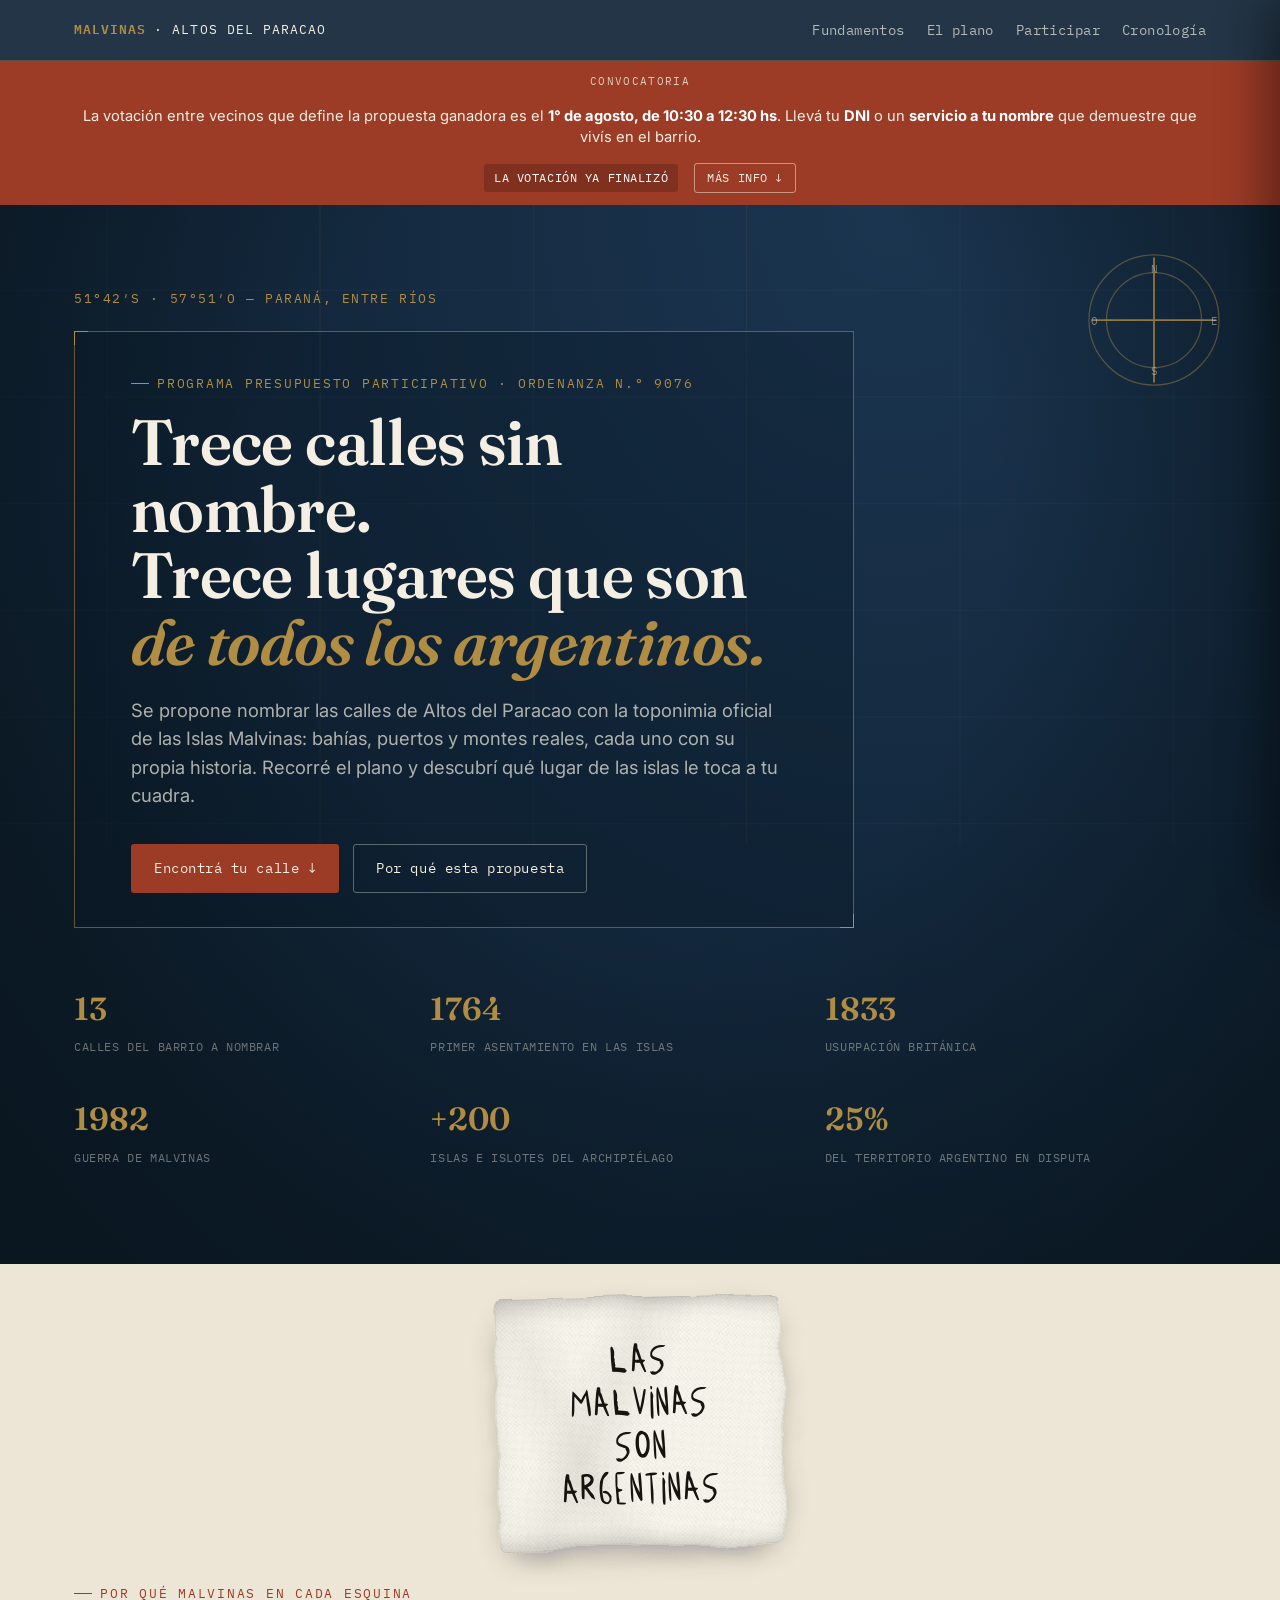
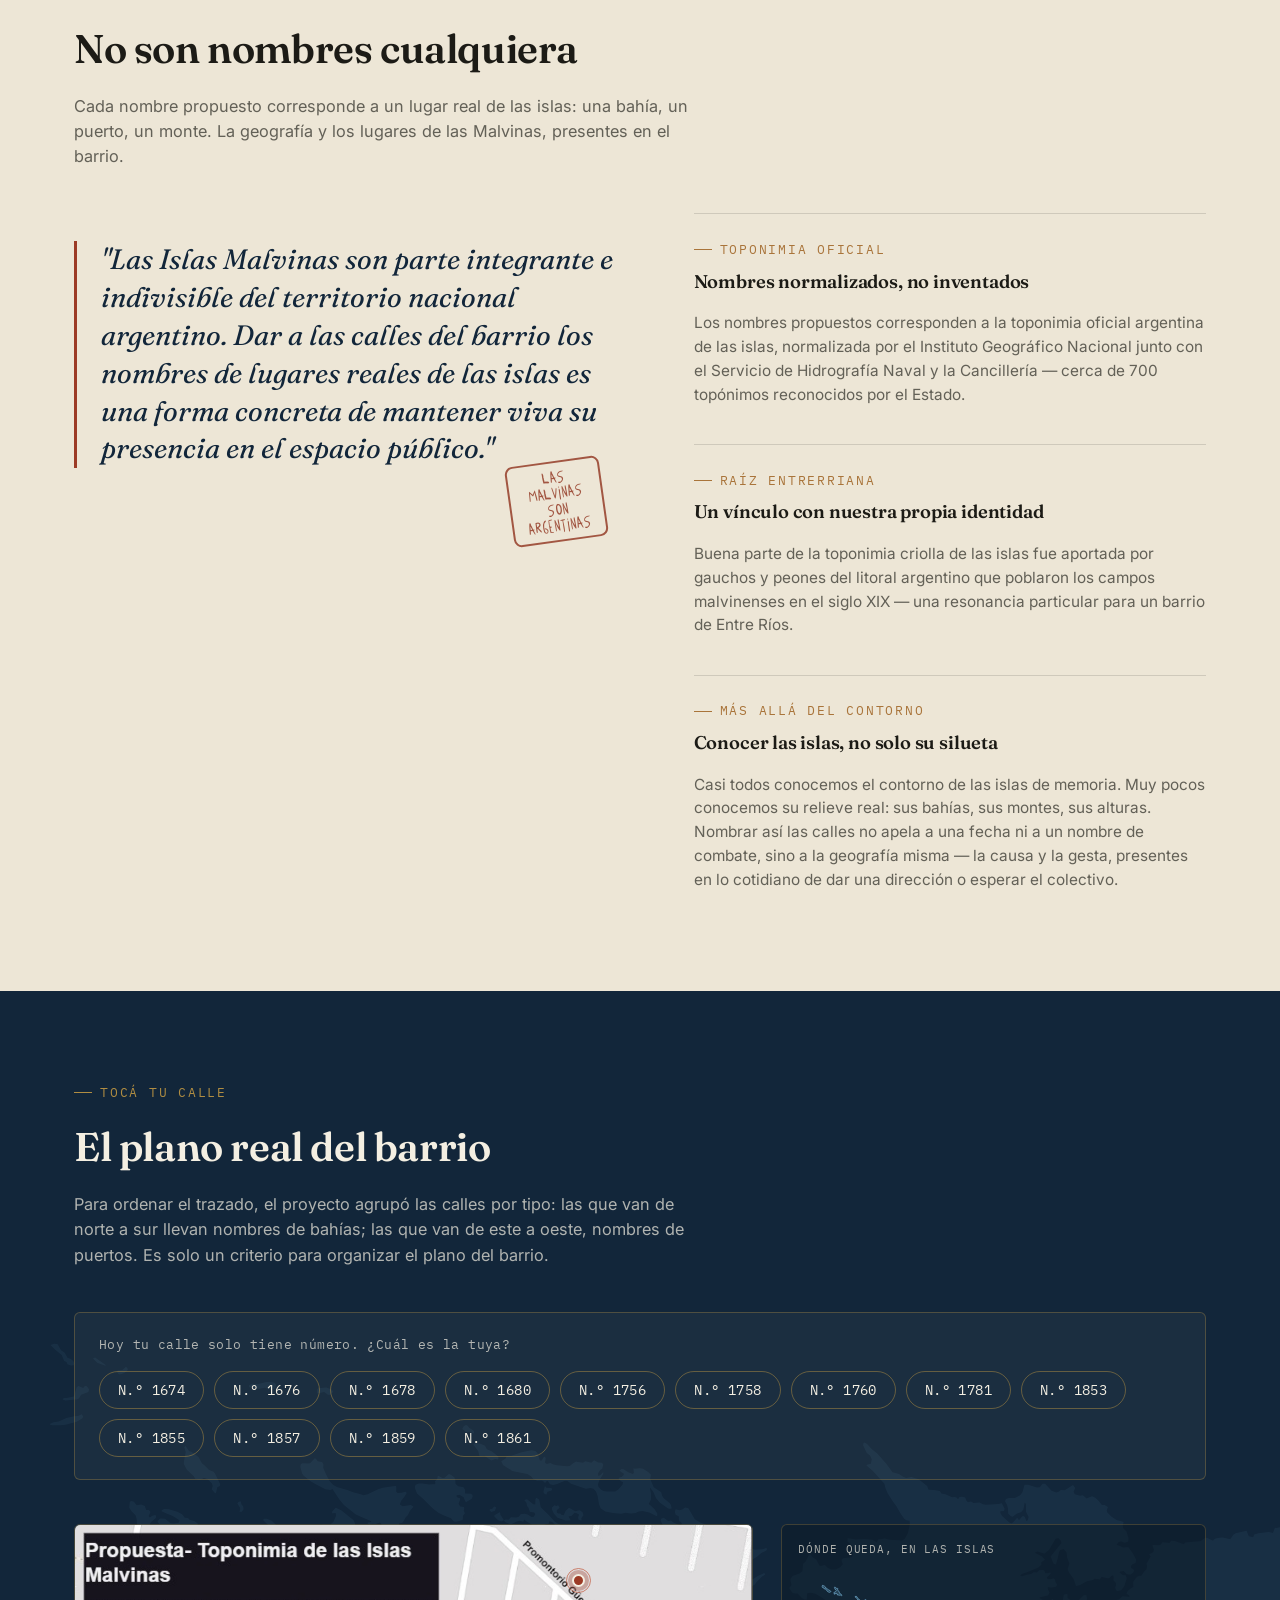
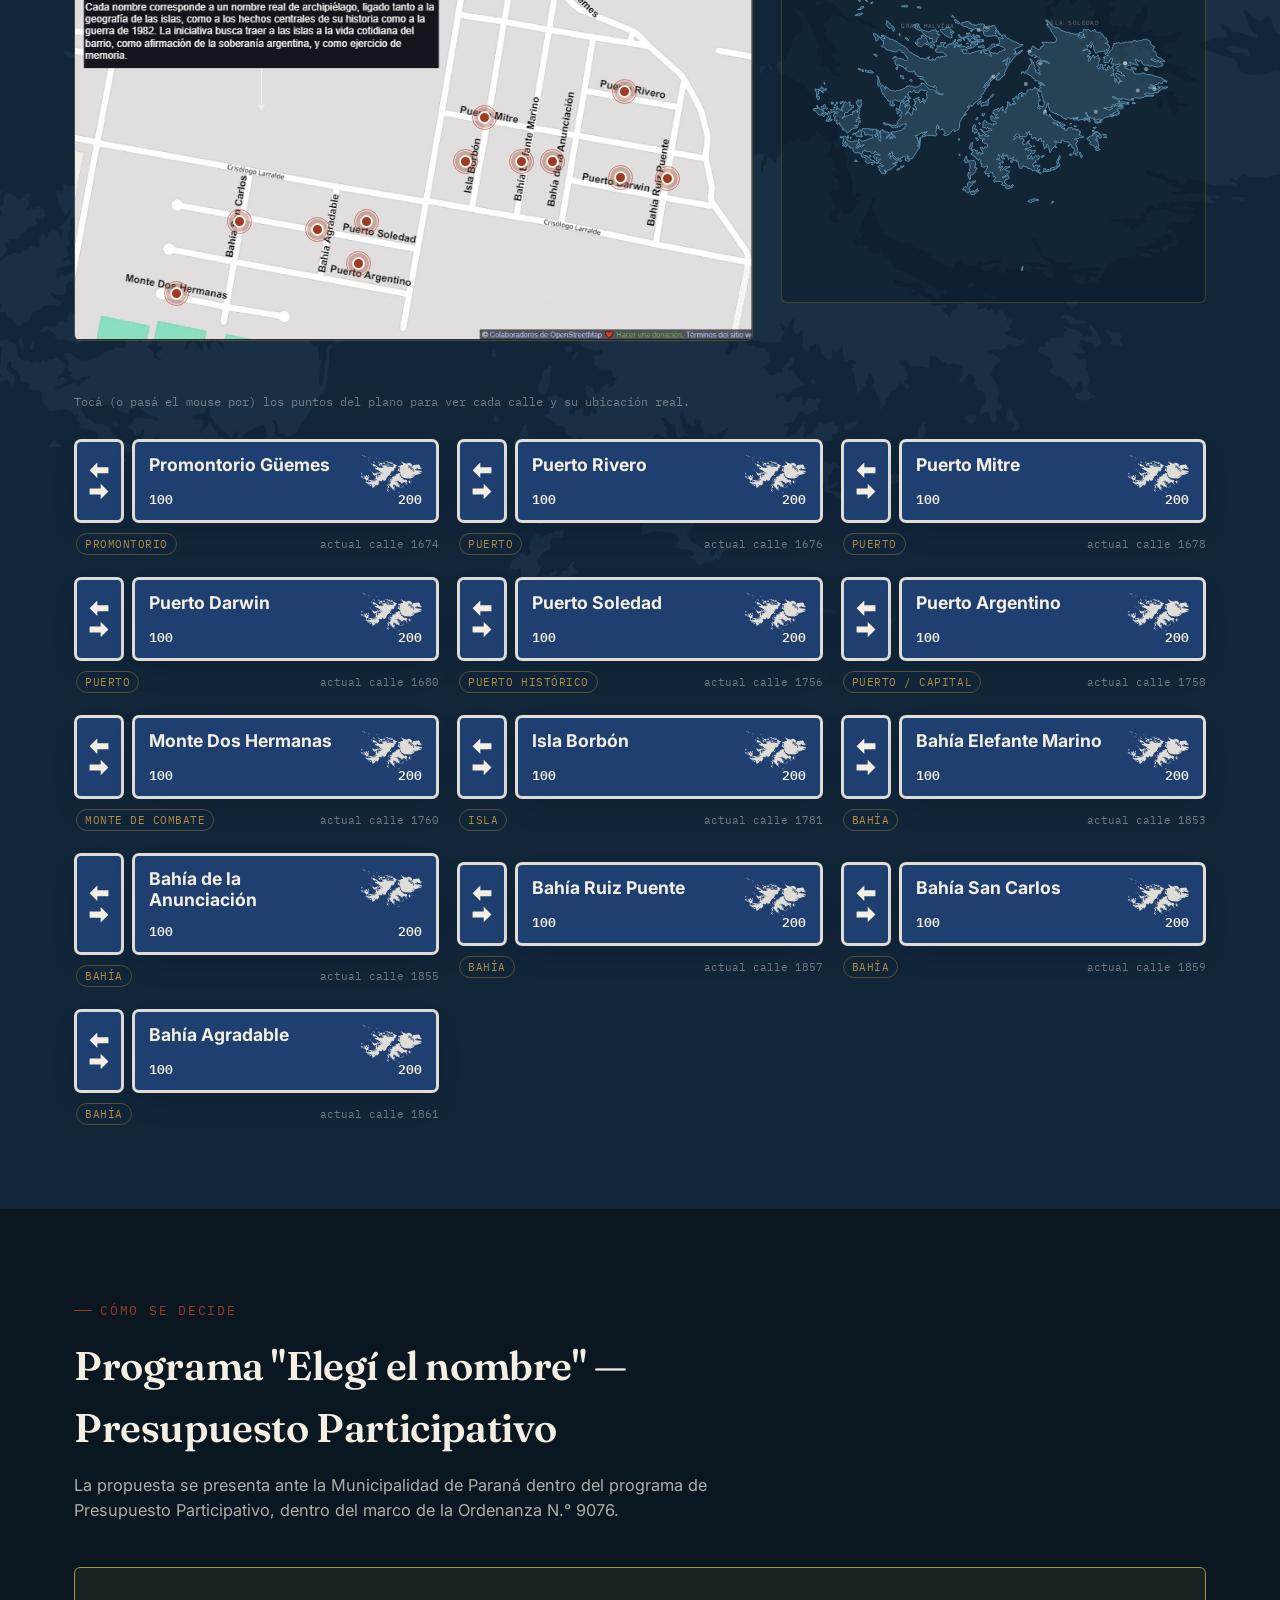
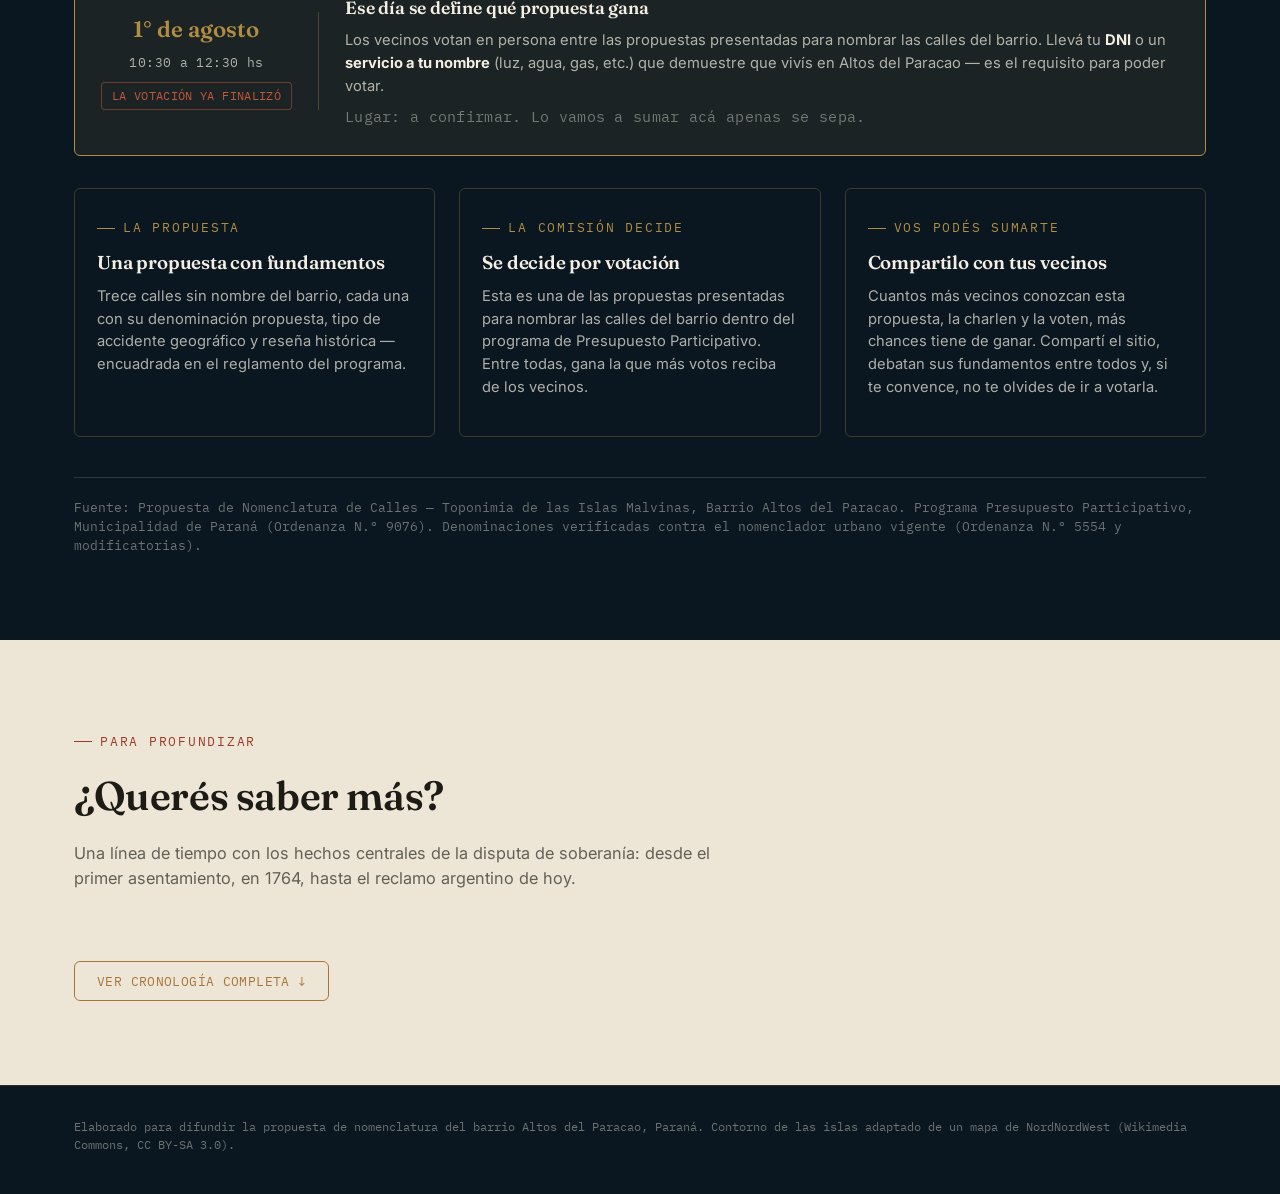
==== index.html @ 812be3a5 "Suma cuenta regresiva, optimiza fotos y agrega panfleto imprimible - Cuenta regresiva en vivo hasta " ====
<!doctype html>
<html lang="es-AR">
<head>
<meta charset="UTF-8">
<meta name="viewport" content="width=device-width, initial-scale=1">
<title>Toponimia Malvinas · Barrio Altos del Paracao</title>
<link rel="icon" href="data:image/svg+xml,%3Csvg xmlns='http://www.w3.org/2000/svg' viewBox='0 0 100 100'%3E%3Ccircle cx='50' cy='50' r='46' fill='%2312263A'/%3E%3Ccircle cx='50' cy='50' r='34' fill='none' stroke='%23B08D42' stroke-width='3'/%3E%3Cline x1='50' y1='10' x2='50' y2='90' stroke='%23B08D42' stroke-width='3'/%3E%3Cline x1='10' y1='50' x2='90' y2='50' stroke='%23B08D42' stroke-width='3'/%3E%3Ccircle cx='50' cy='50' r='7' fill='%239C3B26'/%3E%3C/svg%3E">
<meta name="theme-color" content="#12263A">
<meta name="description" content="Propuesta vecinal para nombrar trece calles del barrio Altos del Paracao (Paraná) con la toponimia oficial de las Islas Malvinas. Descubrí qué lugar de las islas le toca a tu calle.">

<meta property="og:type" content="website">
<meta property="og:site_name" content="Toponimia Malvinas · Altos del Paracao">
<meta property="og:title" content="Toponimia Malvinas · Barrio Altos del Paracao">
<meta property="og:description" content="Propuesta vecinal para nombrar trece calles del barrio con la toponimia oficial de las Islas Malvinas. Descubrí qué lugar de las islas le toca a tu calle.">
<meta property="og:url" content="https://leoschmal.github.io/calles-malvinas/">
<meta property="og:image" content="https://leoschmal.github.io/calles-malvinas/img/plano-barrio.jpg">
<meta property="og:image:width" content="797">
<meta property="og:image:height" content="483">
<meta property="og:locale" content="es_AR">
<meta name="twitter:card" content="summary_large_image">
<meta name="twitter:title" content="Toponimia Malvinas · Barrio Altos del Paracao">
<meta name="twitter:description" content="Propuesta vecinal para nombrar trece calles del barrio con la toponimia oficial de las Islas Malvinas.">
<meta name="twitter:image" content="https://leoschmal.github.io/calles-malvinas/img/plano-barrio.jpg">

<link rel="preconnect" href="https://fonts.googleapis.com">
<link rel="preconnect" href="https://fonts.gstatic.com" crossorigin>
<link href="https://fonts.googleapis.com/css2?family=Fraunces:ital,opsz,wght@0,9..144,500;0,9..144,600;1,9..144,500&family=Inter:wght@400;500;600;700&family=IBM+Plex+Mono:wght@400;500&display=swap" rel="stylesheet">
<link rel="stylesheet" href="css/style.css">
</head>
<body>

<header class="topbar">
  <div class="container">
    <div class="topbar__brand"><b>Malvinas</b> · Altos del Paracao</div>
    <nav>
      <a href="#fundamentacion">Fundamentos</a>
      <a href="#calles">El plano</a>
      <a href="#participar">Participar</a>
      <a href="#cronologia">Cronología</a>
    </nav>
  </div>
</header>

<div class="announce-bar">
  <div class="container">
    <span class="announce-bar__label">Convocatoria</span>
    <span class="announce-bar__text">La votación entre vecinos que define la propuesta ganadora es el <strong>1° de agosto, de 10:30 a 12:30 hs</strong>. Llevá tu <strong>DNI</strong> o un <strong>servicio a tu nombre</strong> que demuestre que vivís en el barrio.</span>
    <span class="announce-bar__countdown" data-vote-countdown></span>
    <a href="#participar" class="announce-bar__link">Más info ↓</a>
  </div>
</div>

<section class="hero" id="inicio">
  <svg class="hero__graticule hero-graticule-lines" viewBox="0 0 1200 600" preserveAspectRatio="none" aria-hidden="true">
    <g>
      <line x1="0" y1="80" x2="1200" y2="80"></line>
      <line x1="0" y1="180" x2="1200" y2="180"></line>
      <line x1="0" y1="280" x2="1200" y2="280"></line>
      <line x1="0" y1="380" x2="1200" y2="380"></line>
      <line x1="0" y1="480" x2="1200" y2="480"></line>
      <line x1="0" y1="580" x2="1200" y2="580"></line>
      <line x1="100" y1="0" x2="100" y2="600"></line>
      <line x1="300" y1="0" x2="300" y2="600" class="meridian-strong"></line>
      <line x1="500" y1="0" x2="500" y2="600"></line>
      <line x1="700" y1="0" x2="700" y2="600" class="meridian-strong"></line>
      <line x1="900" y1="0" x2="900" y2="600"></line>
      <line x1="1100" y1="0" x2="1100" y2="600"></line>
    </g>
  </svg>
  <div class="hero__vignette" aria-hidden="true"></div>

  <svg class="compass-rose" viewBox="0 0 120 120" aria-hidden="true">
    <circle cx="60" cy="60" r="52"></circle>
    <circle cx="60" cy="60" r="38"></circle>
    <line class="needle" x1="60" y1="10" x2="60" y2="110"></line>
    <line class="needle" x1="10" y1="60" x2="110" y2="60"></line>
    <text x="60" y="22">N</text>
    <text x="60" y="104">S</text>
    <text x="12" y="64">O</text>
    <text x="108" y="64">E</text>
  </svg>

  <div class="container">
    <div class="hero__coords">51°42′S · 57°51′O — PARANÁ, ENTRE RÍOS</div>
    <div class="cartouche">
      <div class="eyebrow" style="color:var(--brass); margin-bottom:16px;">Programa Presupuesto Participativo · Ordenanza N.° 9076</div>
      <h1>Trece calles sin nombre.<br>Trece lugares que son <em>de todos los argentinos.</em></h1>
      <p class="hero__sub">Se propone nombrar las calles de Altos del Paracao con la toponimia oficial de las Islas Malvinas: bahías, puertos y montes reales, cada uno con su propia historia. Recorré el plano y descubrí qué lugar de las islas le toca a tu cuadra.</p>
      <div class="hero__ctas">
        <a href="#calles" class="btn btn--primary">Encontrá tu calle ↓</a>
        <a href="#fundamentacion" class="btn btn--ghost">Por qué esta propuesta</a>
      </div>
    </div>
    <div class="hero__stats">
      <div><strong>13</strong><span>CALLES DEL BARRIO A NOMBRAR</span></div>
      <div><strong>1764</strong><span>PRIMER ASENTAMIENTO EN LAS ISLAS</span></div>
      <div><strong>1833</strong><span>USURPACIÓN BRITÁNICA</span></div>
      <div><strong>1982</strong><span>GUERRA DE MALVINAS</span></div>
      <div><strong>+200</strong><span>ISLAS E ISLOTES DEL ARCHIPIÉLAGO</span></div>
      <div><strong>25%</strong><span>DEL TERRITORIO ARGENTINO EN DISPUTA</span></div>
    </div>
  </div>
</section>

<svg width="0" height="0" style="position:absolute" aria-hidden="true">
  <filter id="clothWave" x="-25%" y="-25%" width="150%" height="150%">
    <feTurbulence type="fractalNoise" baseFrequency="0.012 0.022" numOctaves="2" seed="7" result="noise"></feTurbulence>
    <feDisplacementMap in="SourceGraphic" in2="noise" scale="14" xChannelSelector="R" yChannelSelector="G"></feDisplacementMap>
  </filter>
</svg>

<!-- Cartel manuscrito: alusión a la bandera "Las Malvinas son argentinas" -->
<section class="flag-callout">
  <div class="container">
    <div class="flag-callout__banner">
      <div class="flag-callout__cloth" aria-hidden="true"></div>
      <span class="flag-callout__text">Las<br>Malvinas<br>son<br>argentinas</span>
    </div>
  </div>
</section>

<section class="fundamentacion" id="fundamentacion">
  <div class="container">
    <div class="section-head">
      <div class="eyebrow">Por qué Malvinas en cada esquina</div>
      <h2>No son nombres cualquiera</h2>
      <p>Cada nombre propuesto corresponde a un lugar real de las islas: una bahía, un puerto, un monte. La geografía y los lugares de las Malvinas, presentes en el barrio.</p>
    </div>
    <div class="fundamentacion__grid">
      <div class="pull-wrap">
        <p class="pull">"Las Islas Malvinas son parte integrante e indivisible del territorio nacional argentino. Dar a las calles del barrio los nombres de lugares reales de las islas es una forma concreta de mantener viva su presencia en el espacio público."</p>
        <!-- Sello manuscrito: alusión a la bandera "Las Malvinas son argentinas" -->
        <span class="flag-stamp">Las<br>Malvinas<br>son<br>argentinas</span>
      </div>
      <div class="reasons">
        <div class="reason">
          <div class="eyebrow">Toponimia oficial</div>
          <h3>Nombres normalizados, no inventados</h3>
          <p>Los nombres propuestos corresponden a la toponimia oficial argentina de las islas, normalizada por el Instituto Geográfico Nacional junto con el Servicio de Hidrografía Naval y la Cancillería — cerca de 700 topónimos reconocidos por el Estado.</p>
        </div>
        <div class="reason">
          <div class="eyebrow">Raíz entrerriana</div>
          <h3>Un vínculo con nuestra propia identidad</h3>
          <p>Buena parte de la toponimia criolla de las islas fue aportada por gauchos y peones del litoral argentino que poblaron los campos malvinenses en el siglo XIX — una resonancia particular para un barrio de Entre Ríos.</p>
        </div>
        <div class="reason">
          <div class="eyebrow">Más allá del contorno</div>
          <h3>Conocer las islas, no solo su silueta</h3>
          <p>Casi todos conocemos el contorno de las islas de memoria. Muy pocos conocemos su relieve real: sus bahías, sus montes, sus alturas. Nombrar así las calles no apela a una fecha ni a un nombre de combate, sino a la geografía misma — la causa y la gesta, presentes en lo cotidiano de dar una dirección o esperar el colectivo.</p>
        </div>
      </div>
    </div>
  </div>
</section>

<section class="plano" id="calles">
  <div class="plano-bg-islands" id="planoBgIslands" aria-hidden="true"></div>
  <div class="container">
    <div class="section-head">
      <div class="eyebrow">Tocá tu calle</div>
      <h2>El plano real del barrio</h2>
      <p>Para ordenar el trazado, el proyecto agrupó las calles por tipo: las que van de norte a sur llevan nombres de bahías; las que van de este a oeste, nombres de puertos. Es solo un criterio para organizar el plano del barrio.</p>
    </div>
    <div class="finder">
      <label class="finder__label" for="numberChips">Hoy tu calle solo tiene número. ¿Cuál es la tuya?</label>
      <div class="finder__chips" id="numberChips"></div>
    </div>
  </div>
  <div class="container">
    <div class="plano-layout">
      <div class="chart-plan-wrap" id="chartPlan"></div>
      <div class="islands-companion">
        <div class="islands-companion__label">Dónde queda, en las islas</div>
        <div id="islandsCompanionMap"></div>
      </div>
    </div>
    <p class="chart-hint">Tocá (o pasá el mouse por) los puntos del plano para ver cada calle y su ubicación real.</p>
    <div class="street-grid" id="streetGrid"></div>
  </div>
</section>

<section class="participar" id="participar">
  <div class="container">
    <div class="section-head">
      <div class="eyebrow">Cómo se decide</div>
      <h2>Programa "Elegí el nombre" — Presupuesto Participativo</h2>
      <p>La propuesta se presenta ante la Municipalidad de Paraná dentro del programa de Presupuesto Participativo, dentro del marco de la Ordenanza N.° 9076.</p>
    </div>
    <div class="vote-alert">
      <div class="vote-alert__date">
        <span class="vote-alert__day">1° de agosto</span>
        <span class="vote-alert__hour">10:30 a 12:30 hs</span>
        <span class="vote-alert__countdown" data-vote-countdown></span>
      </div>
      <div class="vote-alert__body">
        <h3>Ese día se define qué propuesta gana</h3>
        <p>Los vecinos votan en persona entre las propuestas presentadas para nombrar las calles del barrio. Llevá tu <strong>DNI</strong> o un <strong>servicio a tu nombre</strong> (luz, agua, gas, etc.) que demuestre que vivís en Altos del Paracao — es el requisito para poder votar.</p>
        <p class="vote-alert__note">Lugar: a confirmar. Lo vamos a sumar acá apenas se sepa.</p>
      </div>
    </div>
    <div class="steps">
      <div class="step">
        <div class="eyebrow">La propuesta</div>
        <h3>Una propuesta con fundamentos</h3>
        <p>Trece calles sin nombre del barrio, cada una con su denominación propuesta, tipo de accidente geográfico y reseña histórica — encuadrada en el reglamento del programa.</p>
      </div>
      <div class="step">
        <div class="eyebrow">La comisión decide</div>
        <h3>Se decide por votación</h3>
        <p>Esta es una de las propuestas presentadas para nombrar las calles del barrio dentro del programa de Presupuesto Participativo. Entre todas, gana la que más votos reciba de los vecinos.</p>
      </div>
      <div class="step">
        <div class="eyebrow">Vos podés sumarte</div>
        <h3>Compartilo con tus vecinos</h3>
        <p>Cuantos más vecinos conozcan esta propuesta, la charlen y la voten, más chances tiene de ganar. Compartí el sitio, debatan sus fundamentos entre todos y, si te convence, no te olvides de ir a votarla.</p>
      </div>
    </div>
    <div class="ordenanza-box">
      Fuente: Propuesta de Nomenclatura de Calles — Toponimia de las Islas Malvinas, Barrio Altos del Paracao. Programa Presupuesto Participativo, Municipalidad de Paraná (Ordenanza N.° 9076). Denominaciones verificadas contra el nomenclador urbano vigente (Ordenanza N.° 5554 y modificatorias).
    </div>
  </div>
</section>

<section class="cronologia" id="cronologia">
  <div class="container">
    <div class="section-head">
      <div class="eyebrow">Para profundizar</div>
      <h2>¿Querés saber más?</h2>
      <p>Una línea de tiempo con los hechos centrales de la disputa de soberanía: desde el primer asentamiento, en 1764, hasta el reclamo argentino de hoy.</p>
    </div>
    <div class="timeline" id="timelineExtra" hidden>
      <div class="timeline__item">
        <div class="timeline__year">1764</div>
        <p class="timeline__text">Bougainville funda Puerto Luis en nombre de Francia — de los marinos de Saint-Malo viene el nombre "Malouines", origen de "Malvinas".</p>
      </div>
      <div class="timeline__item">
        <div class="timeline__year">1766</div>
        <p class="timeline__text">Gran Bretaña funda Puerto Egmont, sin saber de la presencia francesa.</p>
      </div>
      <div class="timeline__item">
        <div class="timeline__year">1767</div>
        <p class="timeline__text">Ante el reclamo español, Francia cede el asentamiento a España, que lo rebautiza Puerto Soledad.</p>
      </div>
      <div class="timeline__item">
        <div class="timeline__year">1770</div>
        <p class="timeline__text">España expulsa por la fuerza a los británicos de Puerto Egmont.</p>
      </div>
      <div class="timeline__item">
        <div class="timeline__year">1771</div>
        <p class="timeline__text">Un acuerdo diplomático permite el regreso británico a Puerto Egmont, pero España no cede en ningún momento su reclamo de soberanía sobre el archipiélago.</p>
      </div>
      <div class="timeline__item">
        <div class="timeline__year">1774</div>
        <p class="timeline__text">Gran Bretaña abandona Puerto Egmont por razones económicas y deja solo una placa reclamando soberanía; España queda como única potencia presente en las islas.</p>
      </div>
      <div class="timeline__item">
        <div class="timeline__year">1816</div>
        <p class="timeline__text">Independencia argentina: por el principio de derecho internacional <em>uti possidetis iuris</em>, hereda de España la soberanía sobre las islas.</p>
      </div>
      <div class="timeline__item">
        <div class="timeline__year">1820</div>
        <p class="timeline__text">David Jewett toma posesión formal en nombre de las Provincias Unidas — Gran Bretaña no protesta.</p>
      </div>
      <div class="timeline__item">
        <div class="timeline__year">1829</div>
        <p class="timeline__text">Luis Vernet, primer comandante político-militar argentino de las islas.</p>
      </div>
      <div class="timeline__item">
        <div class="timeline__year">Dic. 1831</div>
        <p class="timeline__text">La fragata estadounidense USS Lexington ataca y saquea Puerto Soledad, debilitando la colonia argentina poco antes de la usurpación británica.</p>
      </div>
      <div class="timeline__item">
        <div class="timeline__year">1832</div>
        <p class="timeline__text">Motín en la colonia; asesinato del comandante Mestivier.</p>
      </div>
      <div class="timeline__item">
        <div class="timeline__year">2 ene. 1833</div>
        <p class="timeline__text">La corbeta HMS Clío intima al comandante argentino a retirarse en 24 horas.</p>
      </div>
      <div class="timeline__item timeline__item--highlight">
        <div class="timeline__year">3 de enero de 1833</div>
        <p class="timeline__text">Usurpación británica: arrían la bandera argentina e izan la británica en Puerto Soledad.</p>
      </div>
      <div class="timeline__item">
        <div class="timeline__year">5 ene. 1833</div>
        <p class="timeline__text">Expulsión de la guarnición y de parte de la población civil argentina.</p>
      </div>
      <div class="timeline__item">
        <div class="timeline__year">Ene. 1833</div>
        <p class="timeline__text">Primera protesta diplomática argentina — reiterada ininterrumpidamente desde entonces.</p>
      </div>
      <div class="timeline__item">
        <div class="timeline__year">1965</div>
        <p class="timeline__text">Resolución 2065 (XX) de la ONU: reconoce la disputa de soberanía e insta a negociar según los "intereses" —no los "deseos"— de los isleños.</p>
      </div>
      <div class="timeline__item">
        <div class="timeline__year">1971</div>
        <p class="timeline__text">Acuerdo de Comunicaciones: Argentina construye la pista de Puerto Argentino, LADE vuela dos veces por semana desde el continente, YPF instala la planta "Antares" y los isleños estudian becados y se atienden en hospitales argentinos.</p>
      </div>
      <div class="timeline__item">
        <div class="timeline__year">1973</div>
        <p class="timeline__text">Ley 20.561: el 10 de junio queda establecido como Día de la Reafirmación de los Derechos Argentinos sobre las Malvinas — un reclamo que se repite cada año desde entonces.</p>
      </div>
      <div class="timeline__item">
        <div class="timeline__year">1982</div>
        <p class="timeline__text">Argentina intenta recuperar por la fuerza las islas usurpadas en 1833; tras la guerra, el Reino Unido refuerza aún más su ocupación militar del archipiélago.</p>
      </div>
      <div class="timeline__item">
        <div class="timeline__year">Hoy</div>
        <p class="timeline__text">El Reino Unido se niega a negociar la soberanía de fondo; la Argentina reafirma el reclamo cada año ante la ONU.</p>
      </div>
    </div>
    <button class="timeline__toggle" id="timelineToggle" type="button" aria-expanded="false" aria-controls="timelineExtra">
      Ver cronología completa <span class="timeline__toggle-arrow">↓</span>
    </button>
  </div>
</section>

<div class="detail-overlay" id="detailOverlay"></div>
<aside class="detail-panel" id="detailPanel" aria-live="polite">
  <div class="detail-panel__inner"></div>
</aside>

<footer>
  <div class="container">
    Elaborado para difundir la propuesta de nomenclatura del barrio Altos del Paracao, Paraná. Contorno de las islas adaptado de un mapa de NordNordWest (Wikimedia Commons, CC BY-SA 3.0).
  </div>
</footer>

<script src="js/islands-map-data.js"></script>
<script src="js/data.js"></script>
<script src="js/app.js"></script>
</body>
</html>
---- css/style.css ----
/* ============================================================
   Toponimia Malvinas — Barrio Altos del Paracao
   Dirección visual: carta náutica / plano de agrimensor.
   Paleta: tinta de carta (navy), papel pergamino, lacre, latón.
   ============================================================ */

@font-face{
  font-family: 'Malvinas Sans';
  src: url('../fonts/MalvinasSans-Regular.otf') format('opentype');
  font-weight: 400;
  font-style: normal;
  font-display: swap;
}

:root{
  --ink-navy: #12263A;
  --ink-navy-deep: #0A1721;
  --ink-navy-soft: #1B3550;
  --chart-blue: #2C6E8E;
  --chart-blue-light: #6FA8C9;
  --parchment: #EDE6D6;
  --parchment-dark: #DCD0AE;
  --parchment-line: rgba(27,27,22,0.14);
  --contour-ochre: #A9743A;
  --brass: #B08D42;
  --wax-red: #9C3B26;
  --wax-red-light: #C1573B;
  --sign-blue: #1E3F70;
  --ink-text: #1C1B16;
  --ink-text-soft: rgba(28,27,22,0.66);
  --cream-text: #F4EFE2;
  --cream-text-soft: rgba(244,239,226,0.70);
  --cream-text-faint: rgba(244,239,226,0.42);

  --font-display: 'Fraunces', 'Iowan Old Style', serif;
  --font-body: 'Inter', -apple-system, sans-serif;
  --font-mono: 'IBM Plex Mono', 'SFMono-Regular', monospace;

  --radius-s: 3px;
  --radius-m: 6px;
  --shadow-card: 0 12px 30px -12px rgba(10,23,33,0.45);
  --container: 1180px;
}

*, *::before, *::after{ box-sizing: border-box; }
html{ scroll-behavior: smooth; }
@media (prefers-reduced-motion: reduce){
  html{ scroll-behavior: auto; }
  *{ animation-duration: 0.01ms !important; animation-iteration-count: 1 !important; transition-duration: 0.01ms !important; }
}

body{
  margin: 0;
  background: var(--parchment);
  color: var(--ink-text);
  font-family: var(--font-body);
  font-size: 16px;
  line-height: 1.55;
  -webkit-font-smoothing: antialiased;
}

img{ max-width: 100%; display: block; }
a{ color: inherit; }
button{ font-family: inherit; }

.container{
  max-width: var(--container);
  margin: 0 auto;
  padding: 0 24px;
}

.eyebrow{
  font-family: var(--font-mono);
  font-size: 12.5px;
  letter-spacing: 0.14em;
  text-transform: uppercase;
  display: inline-flex;
  align-items: center;
  gap: 8px;
}
.eyebrow::before{
  content: "";
  width: 18px; height: 1px;
  background: currentColor;
  display: inline-block;
}

h1, h2, h3, h4{
  font-family: var(--font-display);
  margin: 0;
  font-weight: 600;
  letter-spacing: -0.01em;
}

/* ---------- Topbar ---------- */
.topbar{
  position: sticky; top: 0; z-index: 40;
  background: rgba(18,38,58,0.92);
  backdrop-filter: blur(6px);
  border-bottom: 1px solid rgba(176,141,66,0.35);
}
.topbar .container{
  display: flex; align-items: center; justify-content: space-between;
  height: 60px;
}
.topbar__brand{
  font-family: var(--font-mono);
  color: var(--cream-text);
  font-size: 13px;
  letter-spacing: 0.08em;
  text-transform: uppercase;
  display: flex; align-items: baseline; gap: 8px;
}
.topbar__brand b{ color: var(--brass); font-weight: 600; }
.topbar nav{ display: flex; gap: 22px; }
.topbar nav a{
  color: var(--cream-text-soft);
  text-decoration: none;
  font-size: 13.5px;
  font-family: var(--font-mono);
  letter-spacing: 0.03em;
  transition: color 0.15s ease;
}
.topbar nav a:hover{ color: var(--brass); }
@media (max-width: 720px){
  .topbar nav{ display: none; }
}

/* ---------- Announce bar (convocatoria a votar) ---------- */
.announce-bar{
  background: var(--wax-red);
  color: var(--cream-text);
  padding: 12px 0;
}
.announce-bar .container{
  display: flex;
  align-items: center;
  justify-content: center;
  gap: 16px;
  flex-wrap: wrap;
  text-align: center;
}
.announce-bar__label{
  font-family: var(--font-mono);
  font-size: 11px;
  letter-spacing: 0.12em;
  text-transform: uppercase;
  color: rgba(244,239,226,0.8);
  white-space: nowrap;
}
.announce-bar__text{
  font-size: 0.92rem;
  line-height: 1.4;
}
.announce-bar__text strong{ color: #fff; }
.announce-bar__countdown{
  font-family: var(--font-mono);
  font-size: 11.5px;
  letter-spacing: 0.05em;
  text-transform: uppercase;
  color: #fff;
  background: rgba(0,0,0,0.18);
  border-radius: var(--radius-s);
  padding: 5px 10px;
  white-space: nowrap;
}
.announce-bar__link{
  flex-shrink: 0;
  font-family: var(--font-mono);
  font-size: 11.5px;
  text-transform: uppercase;
  letter-spacing: 0.05em;
  color: var(--cream-text);
  border: 1px solid rgba(244,239,226,0.5);
  border-radius: var(--radius-s);
  padding: 5px 12px;
  white-space: nowrap;
  text-decoration: none;
  transition: background 0.15s ease;
}
.announce-bar__link:hover{ background: rgba(244,239,226,0.15); }

/* ---------- Hero ---------- */
.hero{
  position: relative;
  background: radial-gradient(ellipse at 70% 0%, var(--ink-navy-soft), var(--ink-navy) 55%, var(--ink-navy-deep));
  color: var(--cream-text);
  overflow: hidden;
  padding: 84px 0 96px;
}
.hero__graticule{
  position: absolute; inset: 0;
  opacity: 0.35;
  pointer-events: none;
}
.hero__vignette{
  position: absolute; inset: 0;
  background: radial-gradient(ellipse at 50% 30%, transparent 40%, var(--ink-navy-deep) 100%);
  pointer-events: none;
}
.hero .container{ position: relative; z-index: 2; }

.hero__coords{
  font-family: var(--font-mono);
  color: var(--brass);
  font-size: 13px;
  letter-spacing: 0.12em;
  margin-bottom: 22px;
}

.cartouche{
  border: 1px solid rgba(176,141,66,0.55);
  padding: 34px clamp(20px, 5vw, 56px);
  position: relative;
  max-width: 780px;
  background: rgba(10,23,33,0.28);
}
.cartouche::before, .cartouche::after{
  content: "";
  position: absolute;
  width: 14px; height: 14px;
  border: 1px solid var(--brass);
}
.cartouche::before{ top: -1px; left: -1px; border-right: none; border-bottom: none; }
.cartouche::after{ bottom: -1px; right: -1px; border-left: none; border-top: none; }

.hero h1{
  font-size: clamp(2.3rem, 5.6vw, 4rem);
  line-height: 1.04;
  color: var(--cream-text);
}
.hero h1 em{
  font-style: italic;
  color: var(--brass);
}
.hero__sub{
  margin-top: 20px;
  font-size: clamp(1rem, 2vw, 1.15rem);
  color: var(--cream-text-soft);
  max-width: 54ch;
}

.hero__ctas{
  margin-top: 34px;
  display: flex; gap: 14px; flex-wrap: wrap;
}
.btn{
  font-family: var(--font-mono);
  font-size: 13.5px;
  letter-spacing: 0.04em;
  text-decoration: none;
  padding: 13px 22px;
  border-radius: var(--radius-s);
  display: inline-flex; align-items: center; gap: 10px;
  cursor: pointer;
  border: 1px solid transparent;
  transition: transform 0.15s ease, background 0.15s ease, border-color .15s ease;
}
.btn:hover{ transform: translateY(-1px); }
.btn--primary{
  background: var(--wax-red);
  color: var(--cream-text);
}
.btn--primary:hover{ background: var(--wax-red-light); }
.btn--ghost{
  border-color: rgba(244,239,226,0.35);
  color: var(--cream-text);
}
.btn--ghost:hover{ border-color: var(--brass); color: var(--brass); }

.hero__stats{
  margin-top: 56px;
  display: grid;
  grid-template-columns: repeat(3, auto);
  gap: 36px;
  font-family: var(--font-mono);
}
.hero__stats div{ }
.hero__stats strong{
  display: block;
  font-family: var(--font-display);
  font-size: 2rem;
  color: var(--brass);
  font-weight: 600;
}
.hero__stats span{
  font-size: 12px;
  color: var(--cream-text-faint);
  letter-spacing: 0.05em;
}
@media (max-width: 600px){
  .hero__stats{ grid-template-columns: repeat(2, auto); gap: 26px 32px; }
}

/* ---------- Sections shared ---------- */
section{ padding: 84px 0; }
.section-head{ max-width: 640px; margin-bottom: 44px; }
.section-head .eyebrow{ color: var(--wax-red); margin-bottom: 14px; }
.section-head h2{
  font-size: clamp(1.7rem, 3.6vw, 2.5rem);
  color: var(--ink-text);
}
.section-head p{
  margin-top: 14px;
  color: var(--ink-text-soft);
  font-size: 1.02rem;
}

/* ---------- Fundamentación ---------- */
.fundamentacion{ background: var(--parchment); padding-top: 28px; }
.fundamentacion__grid{
  display: grid;
  grid-template-columns: 1.1fr 1fr;
  gap: 56px;
  align-items: start;
}
.pull{
  font-family: var(--font-display);
  font-style: italic;
  font-size: clamp(1.3rem, 2.6vw, 1.75rem);
  line-height: 1.35;
  color: var(--ink-navy);
  border-left: 3px solid var(--wax-red);
  padding-left: 24px;
}
.reasons{ display: grid; gap: 22px; }
.reason{
  border-top: 1px solid var(--parchment-line);
  padding-top: 18px;
}
.reason .eyebrow{ color: var(--contour-ochre); margin-bottom: 8px; }
.reason h3{ font-size: 1.15rem; margin-bottom: 6px; }
.reason p{ color: var(--ink-text-soft); font-size: 0.96rem; }

@media (max-width: 860px){
  .fundamentacion__grid{ grid-template-columns: 1fr; gap: 36px; }
}

/* ---------- Cartel manuscrito bajo el hero (alusión a la bandera del Mundial) ---------- */
.flag-callout{
  background: var(--parchment);
  padding: 40px 0 8px;
  text-align: center;
}
.flag-callout__banner{
  display: inline-block;
  position: relative;
  padding: 34px 56px 30px;
  transform: rotate(-1.3deg);
}
.flag-callout__cloth{
  position: absolute;
  inset: -7px;
  border-radius: 7px 4px 8px 5px;
  box-shadow:
    var(--shadow-card),
    inset 0 0 0 1px rgba(28,27,22,0.06),
    inset 0 0 30px rgba(28,27,22,0.05),
    inset 0 18px 24px -20px rgba(28,27,22,0.35),
    inset 0 -16px 22px -18px rgba(28,27,22,0.28);
  background-color: #F8F5EC;
  background-image:
    linear-gradient(115deg, transparent 28%, rgba(28,27,22,0.05) 40%, transparent 52%),
    linear-gradient(245deg, transparent 58%, rgba(28,27,22,0.045) 69%, transparent 81%),
    repeating-linear-gradient(48deg, rgba(28,27,22,0.03) 0 1px, transparent 1px 3px),
    repeating-linear-gradient(-42deg, rgba(28,27,22,0.025) 0 1px, transparent 1px 3px);
  filter: url('#clothWave');
  z-index: 0;
}
.flag-callout__text{
  position: relative;
  z-index: 1;
  display: block;
  font-family: 'Malvinas Sans', var(--font-display), cursive;
  font-size: clamp(1.3rem, 3.4vw, 2.1rem);
  line-height: 1.28;
  color: #16140f;
  letter-spacing: 0.5px;
}
/* ---------- Sello sobre la cita destacada (alusión a la bandera del Mundial) ---------- */
.pull-wrap{ position: relative; padding-bottom: 34px; }
.flag-stamp{
  position: absolute;
  bottom: -12px;
  right: 6%;
  transform: rotate(-8deg);
  font-family: 'Malvinas Sans', var(--font-display), cursive;
  font-size: 0.85rem;
  line-height: 1.2;
  text-align: center;
  color: var(--wax-red);
  border: 2px solid var(--wax-red);
  border-radius: 8px;
  padding: 6px 14px;
  opacity: 0.82;
  mix-blend-mode: multiply;
  pointer-events: none;
  white-space: nowrap;
}
@media (max-width: 860px){
  .flag-stamp{ position: static; display: inline-block; transform: rotate(-4deg); margin-top: 14px; }
}

/* ---------- Plano interactivo ---------- */
.plano{
  background: var(--ink-navy);
  color: var(--cream-text);
  position: relative;
}
.plano .section-head .eyebrow{ color: var(--brass); }
.plano .section-head h2{ color: var(--cream-text); }
.plano .section-head p{ color: var(--cream-text-soft); }
.plano > .container{ position: relative; z-index: 1; }

.plano-bg-islands{
  position: absolute;
  inset: 0;
  z-index: 0;
  overflow: hidden;
  pointer-events: none;
}
.plano-bg-islands svg{
  position: absolute;
  top: 50%;
  left: 50%;
  width: 130%;
  min-width: 900px;
  height: auto;
  transform: translate(-50%, -50%);
  opacity: 0.07;
}
.plano-bg-islands .island-shape{ fill: var(--chart-blue-light); stroke: none; }
.plano-bg-islands .island-label, .plano-bg-islands .graticule, .plano-bg-islands .islet-dot{ display: none; }

.plano-layout{
  display: grid;
  grid-template-columns: minmax(0, 1.6fr) minmax(260px, 1fr);
  gap: 28px;
  align-items: start;
}
@media (max-width: 900px){
  .plano-layout{ grid-template-columns: 1fr; }
}

.islands-companion{
  position: sticky;
  top: 76px;
  background: rgba(10,23,33,0.4);
  border: 1px solid rgba(176,141,66,0.3);
  border-radius: var(--radius-m);
  padding: 16px;
}
.islands-companion__label{
  font-family: var(--font-mono);
  font-size: 11px;
  letter-spacing: 0.08em;
  text-transform: uppercase;
  color: var(--cream-text-soft);
  margin-bottom: 10px;
}
.islands-companion svg{ width: 100%; height: auto; display: block; overflow: visible; }
.companion-pin{ opacity: 0; transition: opacity 0.18s ease; }
.companion-pin.is-visible{ opacity: 1; }
.islet-dot-linked{ fill: rgba(244,239,226,0.45); transition: fill 0.15s ease, r 0.15s ease; }
.islet-dot-linked.is-active{ fill: var(--brass); }

.finder{
  border: 1px solid rgba(176,141,66,0.35);
  background: rgba(244,239,226,0.04);
  border-radius: var(--radius-m);
  padding: 22px 24px;
  margin-bottom: 44px;
}
.finder__label{
  display: block;
  font-family: var(--font-mono);
  font-size: 13px;
  letter-spacing: 0.03em;
  color: var(--cream-text-soft);
  margin-bottom: 16px;
}
.finder__chips{ display: flex; flex-wrap: wrap; gap: 10px; }
.chip{
  font-family: var(--font-mono);
  font-size: 13.5px;
  letter-spacing: 0.03em;
  color: var(--cream-text);
  background: transparent;
  border: 1px solid rgba(176,141,66,0.5);
  border-radius: 999px;
  padding: 9px 18px;
  cursor: pointer;
  transition: background 0.15s ease, border-color 0.15s ease, transform 0.15s ease;
}
.chip:hover, .chip:focus{
  background: var(--wax-red);
  border-color: var(--wax-red-light);
  transform: translateY(-1px);
  outline: none;
}
.chip.is-active{ background: var(--wax-red); border-color: var(--wax-red-light); }

.chart-plan-wrap{ margin-bottom: 40px; }
.chart-hint{
  font-family: var(--font-mono);
  font-size: 12px;
  color: var(--cream-text-faint);
  margin: 12px 0 28px;
}

.plano-real{
  position: relative;
  width: 100%;
  border-radius: var(--radius-m);
  overflow: hidden;
  border: 1px solid rgba(176,141,66,0.35);
  line-height: 0;
}
.plano-real__img{ width: 100%; display: block; }

.plano-hotspot{
  position: absolute;
  transform: translate(-50%, -50%);
  width: 34px;
  height: 34px;
  border: none;
  background: transparent;
  cursor: pointer;
  display: flex;
  align-items: center;
  justify-content: center;
  padding: 0;
}
.plano-hotspot__dot{
  position: relative;
  width: 13px;
  height: 13px;
  border-radius: 50%;
  background: var(--wax-red);
  border: 2px solid var(--cream-text);
  box-shadow: 0 0 0 4px rgba(156,59,38,0.35);
  transition: transform 0.15s ease, background 0.15s ease;
}
.plano-hotspot__dot::after{
  content: "";
  position: absolute;
  inset: -8px;
  border-radius: 50%;
  border: 1.5px solid var(--wax-red-light);
  opacity: 0.7;
  animation: hotspotPulse 2.2s ease-out infinite;
}
@keyframes hotspotPulse{
  0%{ transform: scale(0.6); opacity: 0.8; }
  100%{ transform: scale(1.9); opacity: 0; }
}
.plano-hotspot:hover .plano-hotspot__dot, .plano-hotspot:focus .plano-hotspot__dot{
  transform: scale(1.3);
  background: var(--brass);
}
.plano-hotspot.is-active .plano-hotspot__dot{ background: var(--brass); }
.plano-hotspot__label{
  position: absolute;
  bottom: 130%;
  left: 50%;
  transform: translateX(-50%);
  background: var(--ink-navy);
  color: var(--cream-text);
  font-family: var(--font-mono);
  font-size: 11px;
  padding: 5px 9px;
  border-radius: 4px;
  white-space: nowrap;
  opacity: 0;
  pointer-events: none;
  transition: opacity 0.15s ease;
  box-shadow: 0 4px 14px rgba(0,0,0,0.35);
}
.plano-hotspot:hover .plano-hotspot__label, .plano-hotspot:focus .plano-hotspot__label{ opacity: 1; }
.plano-hotspot:focus{ outline: none; }

.street-grid{
  display: grid;
  grid-template-columns: repeat(auto-fill, minmax(300px, 1fr));
  gap: 22px 18px;
}
.street-card{
  text-align: left;
  background: none;
  border: none;
  padding: 0;
  cursor: pointer;
  transition: transform 0.15s ease;
}
.street-card:hover, .street-card:focus{
  transform: translateY(-3px);
  outline: none;
}
.street-card:hover .cartel__arrows, .street-card:focus .cartel__arrows,
.street-card:hover .cartel__board, .street-card:focus .cartel__board{
  border-color: var(--brass);
}

/* ---- Cartel vial "Las Malvinas son argentinas" ---- */
.cartel{
  display: flex;
  align-items: stretch;
  gap: 8px;
}
.cartel__arrows, .cartel__board{
  background: var(--sign-blue);
  border: 3px solid rgba(244,239,226,0.9);
  border-radius: 7px;
  box-shadow: var(--shadow-card);
  transition: border-color 0.15s ease;
}
.cartel__arrows{
  flex: 0 0 50px;
  display: flex;
  align-items: center;
  justify-content: center;
  padding: 4px;
}
.cartel__arrows svg{ width: 100%; height: 100%; }
.cartel__arrow-shape{ fill: var(--cream-text); }

.cartel__board{
  flex: 1 1 auto;
  min-width: 0;
  display: flex;
  flex-direction: column;
  overflow: hidden;
}
.cartel__body{
  position: relative;
  flex: 1;
  min-height: 78px;
  padding: 12px 14px 10px;
  display: flex;
  flex-direction: column;
  justify-content: space-between;
  gap: 10px;
}
.cartel__name{
  font-family: var(--font-body);
  font-weight: 700;
  font-size: 1.1rem;
  line-height: 1.2;
  color: var(--cream-text);
  padding-right: 30%;
}
.cartel__islands{
  position: absolute;
  top: 10px;
  right: 10px;
  width: 26%;
  min-width: 40px;
  max-width: 68px;
  height: auto;
  opacity: 0.9;
}
.cartel__islands polygon{ fill: var(--cream-text); }
.cartel__range{
  display: flex;
  justify-content: space-between;
  font-family: var(--font-mono);
  font-weight: 600;
  font-size: 0.82rem;
  color: var(--cream-text);
}

.street-card__caption{
  display: flex;
  align-items: center;
  justify-content: space-between;
  gap: 8px;
  margin-top: 10px;
  padding-left: 2px;
}
.street-card__tipo{
  display: inline-block;
  font-family: var(--font-mono);
  font-size: 10.5px;
  letter-spacing: 0.05em;
  text-transform: uppercase;
  color: var(--brass);
  border: 1px solid rgba(176,141,66,0.4);
  padding: 3px 8px;
  border-radius: 999px;
  white-space: nowrap;
}
.street-card__actual{
  font-family: var(--font-mono);
  font-size: 11px;
  color: var(--cream-text-faint);
  white-space: nowrap;
}

/* ---------- Detail panel ---------- */
.detail-overlay{
  position: fixed; inset: 0;
  background: rgba(10,17,23,0.55);
  z-index: 100;
  opacity: 0; pointer-events: none;
  transition: opacity 0.25s ease;
}
.detail-overlay.is-open{ opacity: 1; pointer-events: auto; }

.detail-panel{
  position: fixed;
  top: 0; right: 0; bottom: 0;
  width: min(520px, 100%);
  background: var(--parchment);
  z-index: 101;
  transform: translateX(100%);
  transition: transform 0.32s cubic-bezier(.32,.72,0,1);
  overflow-y: auto;
  box-shadow: -18px 0 40px rgba(0,0,0,0.35);
}
.detail-panel.is-open{ transform: translateX(0); }
@media (max-width: 720px){
  .detail-panel{
    width: 100%; top: 12%; border-radius: 14px 14px 0 0;
    transform: translateY(100%);
  }
  .detail-panel.is-open{ transform: translateY(0); }
}

.detail-panel__inner{ padding: 30px 28px 60px; }
.detail-close{
  position: sticky; top: 16px; float: right;
  width: 34px; height: 34px;
  border-radius: 50%;
  border: 1px solid var(--parchment-line);
  background: var(--parchment);
  font-size: 16px;
  cursor: pointer;
  color: var(--ink-text);
}
.detail-panel__eyebrow{ color: var(--wax-red); margin-bottom: 10px; clear: both; }
.detail-panel__title{
  font-size: clamp(1.6rem, 4vw, 2.1rem);
  color: var(--ink-navy);
  margin-bottom: 6px;
}
.detail-panel__meta{
  font-family: var(--font-mono);
  font-size: 12.5px;
  color: var(--ink-text-soft);
  display: flex; gap: 10px; flex-wrap: wrap; align-items: center;
  margin-bottom: 22px;
}
.detail-panel__meta .tag{
  border: 1px solid var(--contour-ochre);
  color: var(--contour-ochre);
  border-radius: 999px;
  padding: 3px 10px;
  text-transform: uppercase;
  letter-spacing: 0.04em;
  font-size: 10.5px;
}

.detail-photo{
  width: 100%;
  aspect-ratio: 4/3;
  border-radius: var(--radius-m);
  object-fit: cover;
  background: linear-gradient(135deg, var(--ink-navy-soft), var(--chart-blue));
  margin-bottom: 6px;
}
.detail-photo-credit{
  font-family: var(--font-mono);
  font-size: 10.5px;
  color: var(--ink-text-soft);
  margin-bottom: 24px;
}
.detail-photo-credit a{ color: var(--chart-blue); }

.detail-dato{
  font-family: var(--font-display);
  font-style: italic;
  font-size: 1.2rem;
  color: var(--ink-navy);
  border-left: 3px solid var(--wax-red);
  padding-left: 18px;
  margin: 0 0 22px;
}
.detail-resena{ color: var(--ink-text); font-size: 0.98rem; margin-bottom: 28px; }

.detail-map-label{
  font-family: var(--font-mono);
  font-size: 11px;
  letter-spacing: 0.08em;
  text-transform: uppercase;
  color: var(--ink-text-soft);
  margin-bottom: 10px;
}
.detail-map{
  background: var(--ink-navy);
  border-radius: var(--radius-m);
  padding: 10px;
}
.detail-map svg{ width: 100%; height: auto; display: block; }

/* ---------- Cronología ---------- */
.cronologia{ background: var(--parchment); }
.timeline{
  position: relative;
  margin-top: 8px;
  padding-left: 28px;
  border-left: 2px solid var(--parchment-line);
}
.timeline__item{
  position: relative;
  padding: 0 0 26px 24px;
}
.timeline__item:last-child{ padding-bottom: 0; }
.timeline__item::before{
  content: "";
  position: absolute;
  left: -31px;
  top: 4px;
  width: 10px;
  height: 10px;
  border-radius: 50%;
  background: var(--brass);
  box-shadow: 0 0 0 4px var(--parchment);
}
.timeline__item--highlight::before{
  width: 14px;
  height: 14px;
  left: -33px;
  top: 2px;
  background: var(--wax-red);
}
.timeline__year{
  font-family: var(--font-mono);
  font-size: 13px;
  font-weight: 600;
  letter-spacing: 0.03em;
  color: var(--wax-red);
  margin-bottom: 4px;
}
.timeline__item--highlight .timeline__year{ font-size: 14px; }
.timeline__text{ color: var(--ink-text-soft); font-size: 0.96rem; margin: 0; }
.timeline__item--highlight .timeline__text{ color: var(--ink-text); font-weight: 500; }

.timeline__toggle{
  display: inline-flex;
  align-items: center;
  gap: 8px;
  margin-top: 26px;
  padding: 11px 22px;
  background: none;
  border: 1px solid var(--contour-ochre);
  border-radius: var(--radius-m);
  color: var(--contour-ochre);
  font-family: var(--font-mono);
  font-size: 12.5px;
  letter-spacing: 0.03em;
  text-transform: uppercase;
  cursor: pointer;
  transition: background 0.15s ease, color 0.15s ease;
}
.timeline__toggle:hover{ background: var(--contour-ochre); color: #fff; }
.timeline__toggle-arrow{ transition: transform 0.2s ease; }
.timeline__toggle[aria-expanded="true"] .timeline__toggle-arrow{ transform: rotate(180deg); }

@media (max-width: 600px){
  .timeline{ padding-left: 18px; }
  .timeline__item{ padding-left: 16px; }
  .timeline__item::before{ left: -25px; }
  .timeline__item--highlight::before{ left: -27px; }
}

/* ---------- Participar ---------- */
.participar{
  background: var(--ink-navy-deep);
  color: var(--cream-text);
}
.participar .section-head h2{ color: var(--cream-text); }
.participar .section-head p{ color: var(--cream-text-soft); }
.vote-alert{
  display: flex;
  gap: 26px;
  align-items: center;
  background: rgba(176,141,66,0.1);
  border: 1px solid var(--brass);
  border-radius: var(--radius-m);
  padding: 26px;
  margin-bottom: 32px;
}
.vote-alert__date{
  flex: 0 0 auto;
  display: flex;
  flex-direction: column;
  align-items: center;
  justify-content: center;
  border-right: 1px solid rgba(176,141,66,0.35);
  padding-right: 26px;
  min-width: 150px;
  text-align: center;
}
.vote-alert__day{
  font-family: var(--font-display);
  font-size: 1.4rem;
  font-weight: 600;
  color: var(--brass);
}
.vote-alert__hour{
  font-family: var(--font-mono);
  font-size: 12.5px;
  letter-spacing: 0.03em;
  color: var(--cream-text-soft);
  margin-top: 6px;
}
.vote-alert__countdown{
  font-family: var(--font-mono);
  font-size: 11.5px;
  letter-spacing: 0.03em;
  text-transform: uppercase;
  color: var(--wax-red-light);
  border: 1px solid rgba(193,87,59,0.5);
  border-radius: var(--radius-s);
  padding: 4px 10px;
  margin-top: 10px;
}
.vote-alert__body h3{
  color: var(--cream-text);
  font-size: 1.1rem;
  margin-bottom: 8px;
}
.vote-alert__body p{ color: var(--cream-text-soft); font-size: 0.92rem; margin: 0; }
.vote-alert__body p + p{ margin-top: 8px; }
.vote-alert__body strong{ color: var(--cream-text); }
.vote-alert__note{
  font-family: var(--font-mono);
  font-size: 11.5px;
  letter-spacing: 0.02em;
  color: var(--cream-text-faint) !important;
}
@media (max-width: 620px){
  .vote-alert{ flex-direction: column; align-items: stretch; }
  .vote-alert__date{
    border-right: none;
    border-bottom: 1px solid rgba(176,141,66,0.35);
    padding-right: 0; padding-bottom: 16px;
  }
}

.steps{
  display: grid;
  grid-template-columns: repeat(3, 1fr);
  gap: 24px;
  margin-bottom: 40px;
}
.step{
  border: 1px solid rgba(176,141,66,0.3);
  padding: 22px;
  border-radius: var(--radius-m);
}
.step .eyebrow{ color: var(--brass); margin-bottom: 10px; }
.step p{ color: var(--cream-text-soft); font-size: 0.92rem; margin-top: 8px; }
@media (max-width: 780px){ .steps{ grid-template-columns: 1fr; } }

.ordenanza-box{
  font-family: var(--font-mono);
  font-size: 12.5px;
  color: var(--cream-text-faint);
  border-top: 1px solid rgba(244,239,226,0.15);
  padding-top: 20px;
}

/* ---------- Footer ---------- */
footer{
  background: var(--ink-navy-deep);
  color: var(--cream-text-faint);
  padding: 32px 0 40px;
  font-family: var(--font-mono);
  font-size: 11.5px;
  border-top: 1px solid rgba(176,141,66,0.2);
}
footer a{ color: var(--chart-blue-light); }

/* ---------- Mapa de islas (mini-mapa reutilizable, contorno real) ---------- */
.detail-map svg{ overflow: visible; }
.island-shape{
  fill: rgba(111,168,201,0.22);
  stroke: var(--chart-blue-light);
  stroke-width: 2.2;
  stroke-linejoin: round;
}
.island-label{
  font-family: var(--font-mono);
  font-size: 16px;
  fill: rgba(244,239,226,0.4);
  letter-spacing: 0.08em;
}
.graticule line{
  stroke: rgba(244,239,226,0.08);
  stroke-width: 1.4;
}
.islet-dot{ fill: rgba(244,239,226,0.4); }
.islet-pin-halo{
  fill: none;
  stroke: var(--wax-red-light);
  stroke-width: 2;
  opacity: 0.6;
}
.islet-pin-core{ fill: var(--wax-red-light); stroke: var(--cream-text); stroke-width: 2; }

/* ---------- Hero decorativo ---------- */
.hero-graticule-lines line{ stroke: rgba(244,239,226,0.10); stroke-width: 1; }
.hero-graticule-lines .meridian-strong{ stroke: rgba(176,141,66,0.28); }
.compass-rose{
  position: absolute;
  right: clamp(10px, 4vw, 60px);
  top: 40px;
  width: clamp(90px, 12vw, 150px);
  height: clamp(90px, 12vw, 150px);
  opacity: 0.8;
}
.compass-rose circle{ fill: none; stroke: rgba(176,141,66,0.55); }
.compass-rose .needle{ stroke: var(--brass); stroke-width: 1.4; }
.compass-rose text{
  font-family: var(--font-mono);
  font-size: 9px;
  fill: rgba(244,239,226,0.55);
  text-anchor: middle;
}
@media (max-width: 720px){
  .compass-rose{ display: none; }
}

@keyframes drawIn{
  from{ stroke-dashoffset: var(--len, 400); }
  to{ stroke-dashoffset: 0; }
}
body:not(.is-loaded) .hero-graticule-lines line{ opacity: 0; }
body.is-loaded .hero-graticule-lines line{
  opacity: 1;
  transition: opacity 1.1s ease;
}
body.is-loaded .cartouche{
  animation: fadeUp 0.7s ease both;
}
@keyframes fadeUp{
  from{ opacity: 0; transform: translateY(14px); }
  to{ opacity: 1; transform: translateY(0); }
}

/* ---------- Utility ---------- */
.visually-hidden{
  position: absolute; width: 1px; height: 1px; overflow: hidden;
  clip: rect(0 0 0 0); white-space: nowrap;
}
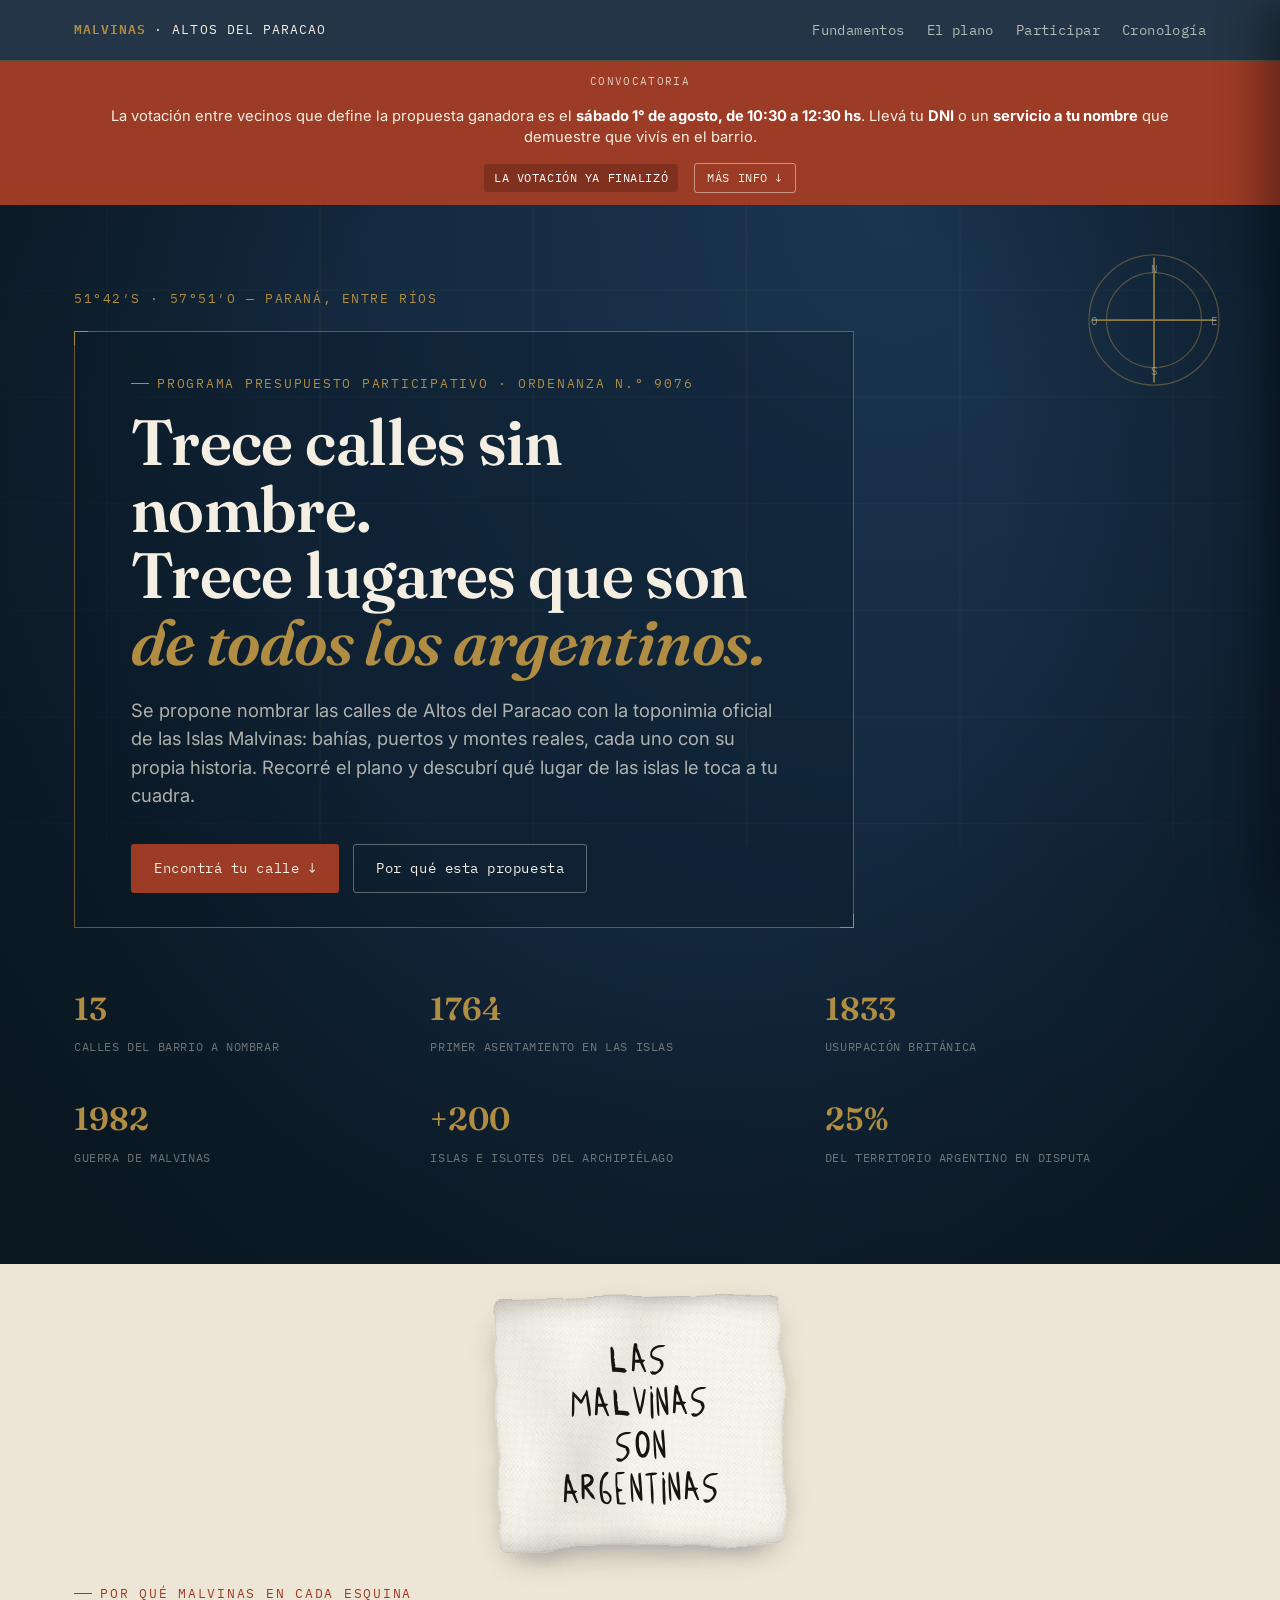
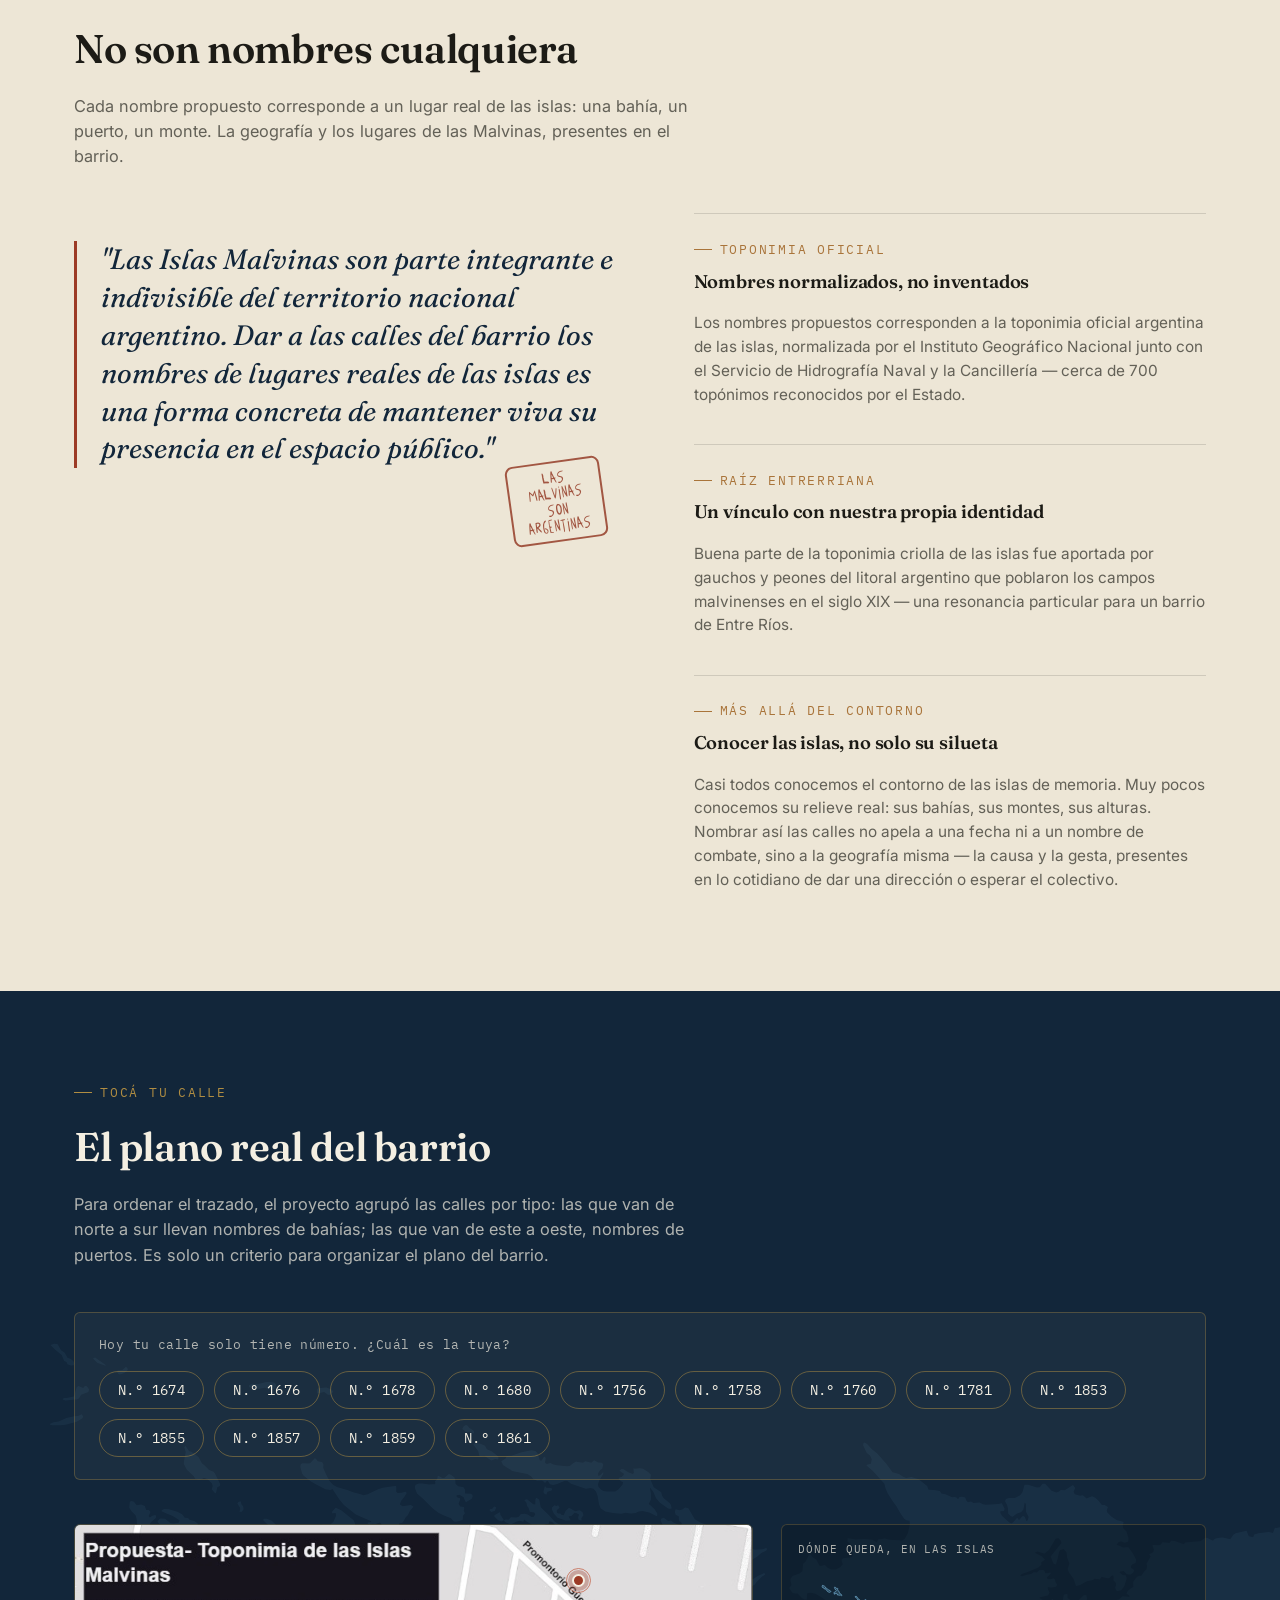
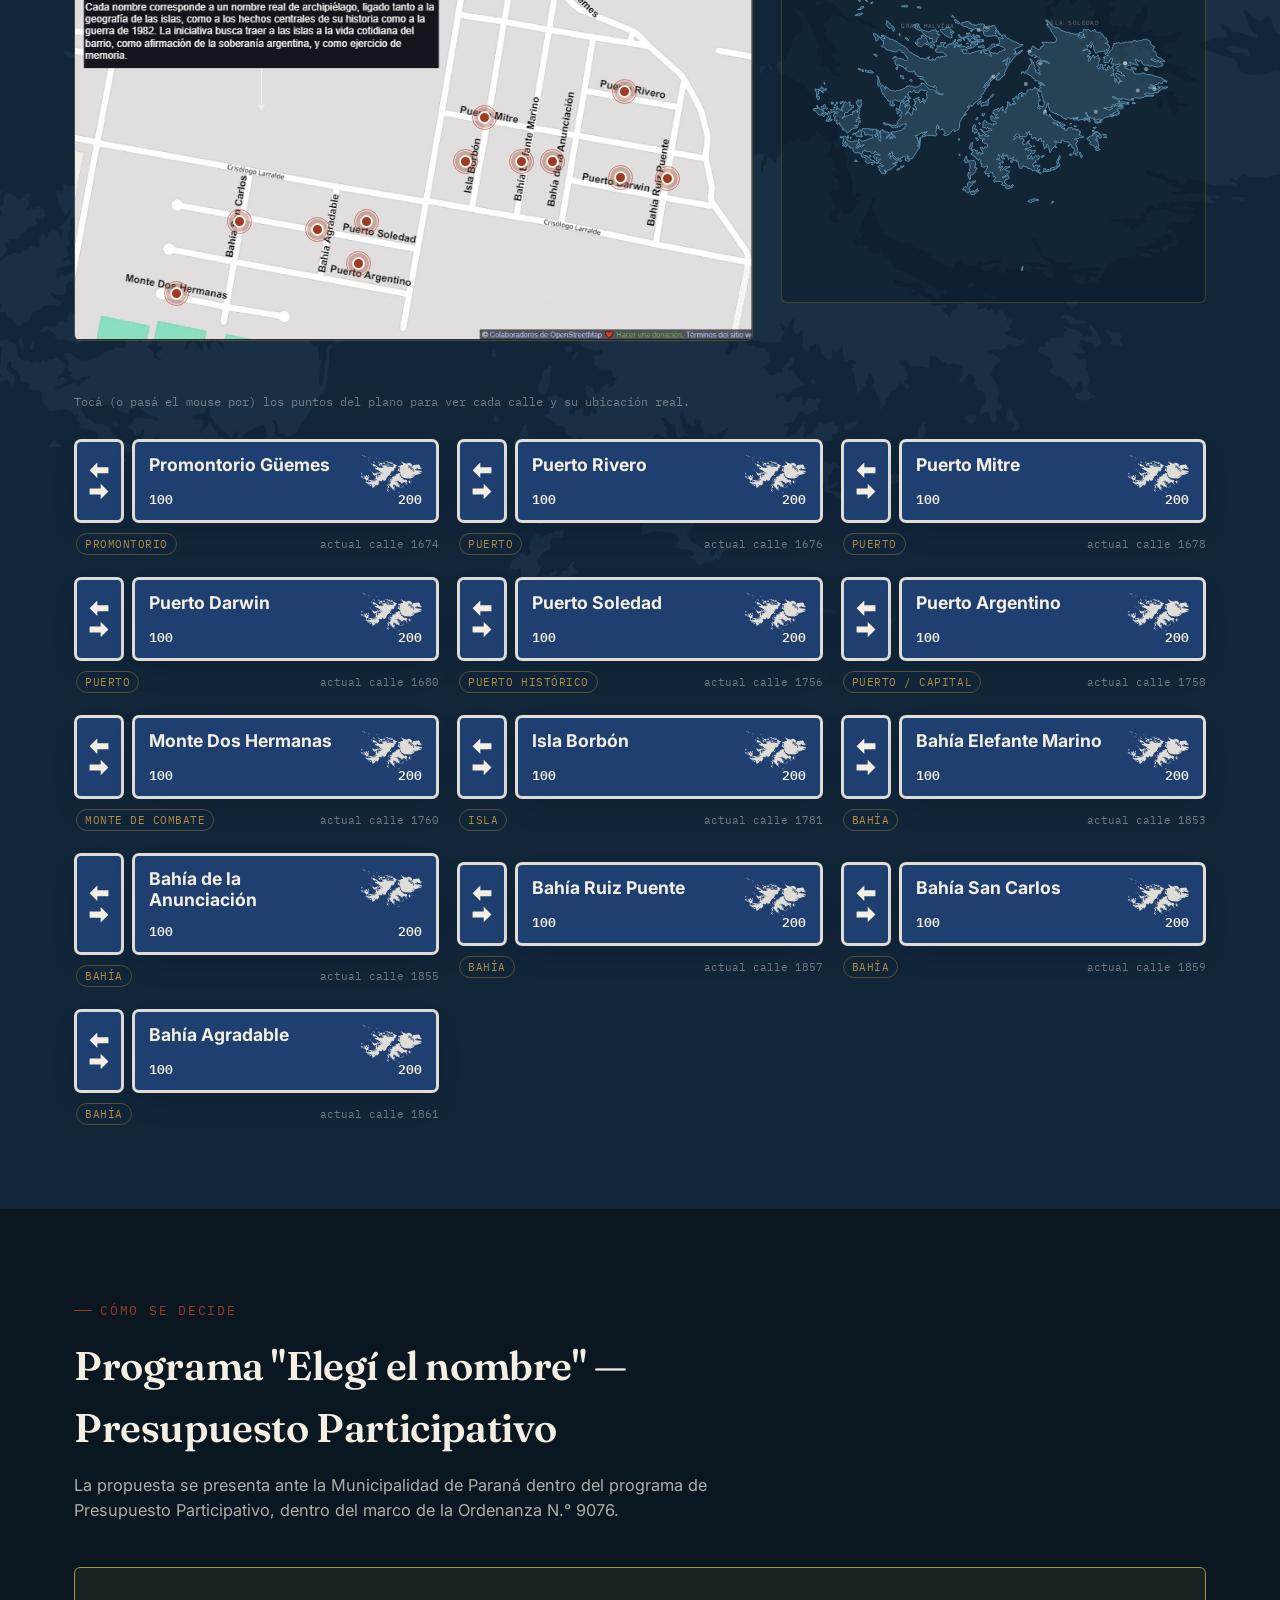
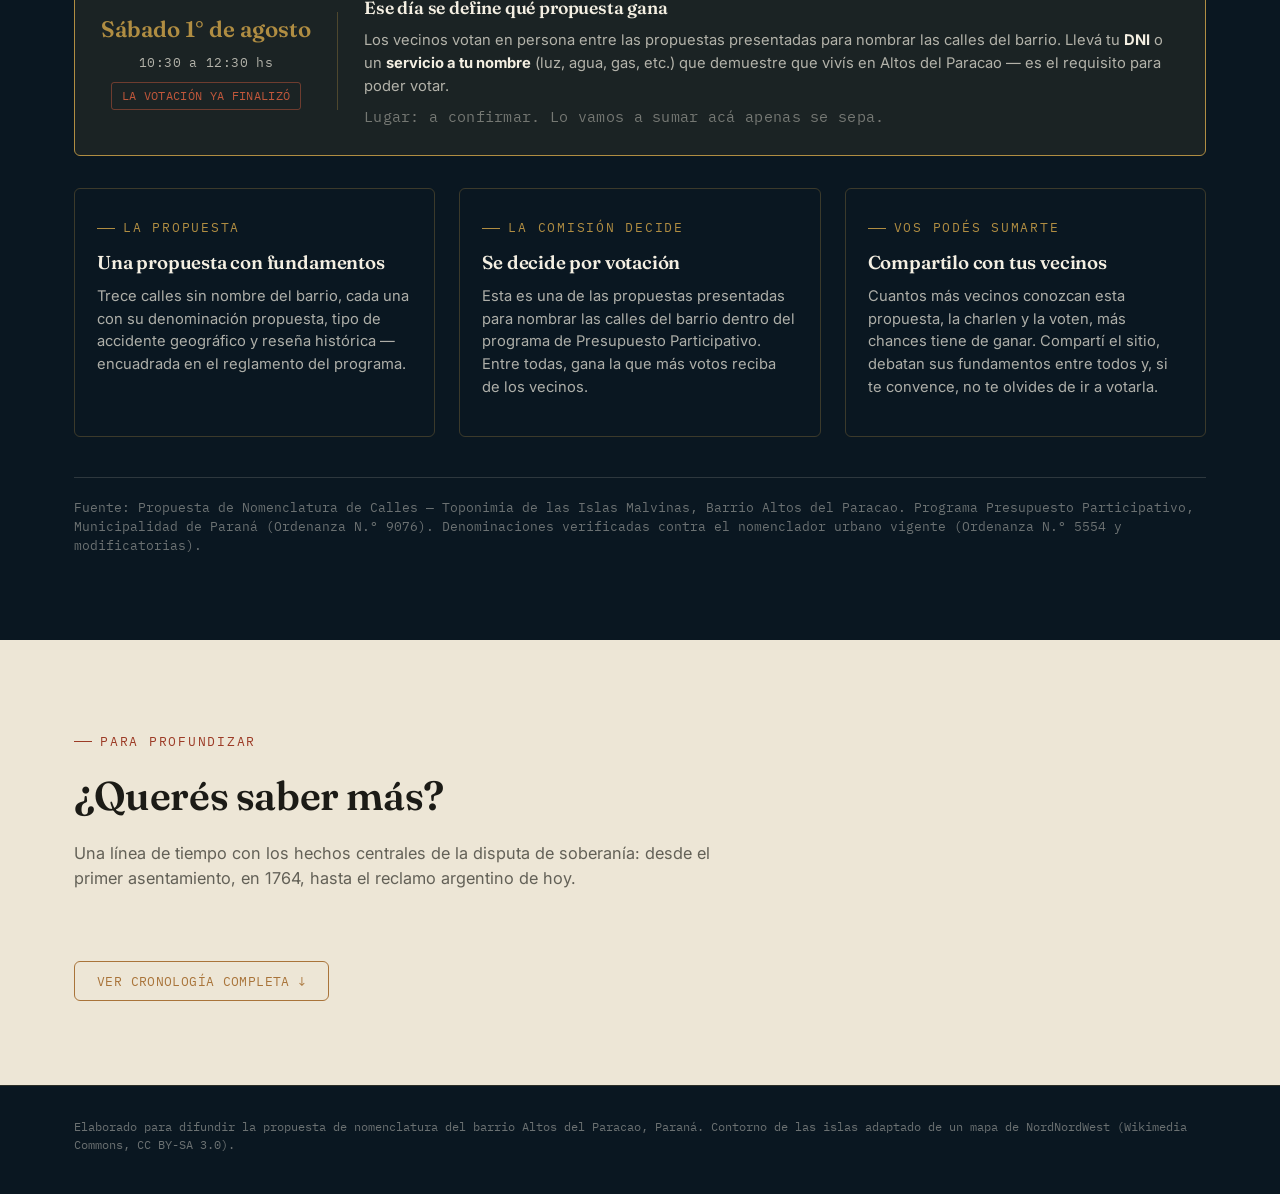
==== commit d5620e0c: "Suma el día de la semana a la fecha de votación y ajusta textos del panfleto - El sitio ahora dice "" ====
--- a/index.html
+++ b/index.html
@@ -44,7 +44,7 @@
 <div class="announce-bar">
   <div class="container">
     <span class="announce-bar__label">Convocatoria</span>
-    <span class="announce-bar__text">La votación entre vecinos que define la propuesta ganadora es el <strong>1° de agosto, de 10:30 a 12:30 hs</strong>. Llevá tu <strong>DNI</strong> o un <strong>servicio a tu nombre</strong> que demuestre que vivís en el barrio.</span>
+    <span class="announce-bar__text">La votación entre vecinos que define la propuesta ganadora es el <strong>sábado 1° de agosto, de 10:30 a 12:30 hs</strong>. Llevá tu <strong>DNI</strong> o un <strong>servicio a tu nombre</strong> que demuestre que vivís en el barrio.</span>
     <span class="announce-bar__countdown" data-vote-countdown></span>
     <a href="#participar" class="announce-bar__link">Más info ↓</a>
   </div>
@@ -188,7 +188,7 @@
     </div>
     <div class="vote-alert">
       <div class="vote-alert__date">
-        <span class="vote-alert__day">1° de agosto</span>
+        <span class="vote-alert__day">Sábado 1° de agosto</span>
         <span class="vote-alert__hour">10:30 a 12:30 hs</span>
         <span class="vote-alert__countdown" data-vote-countdown></span>
       </div>
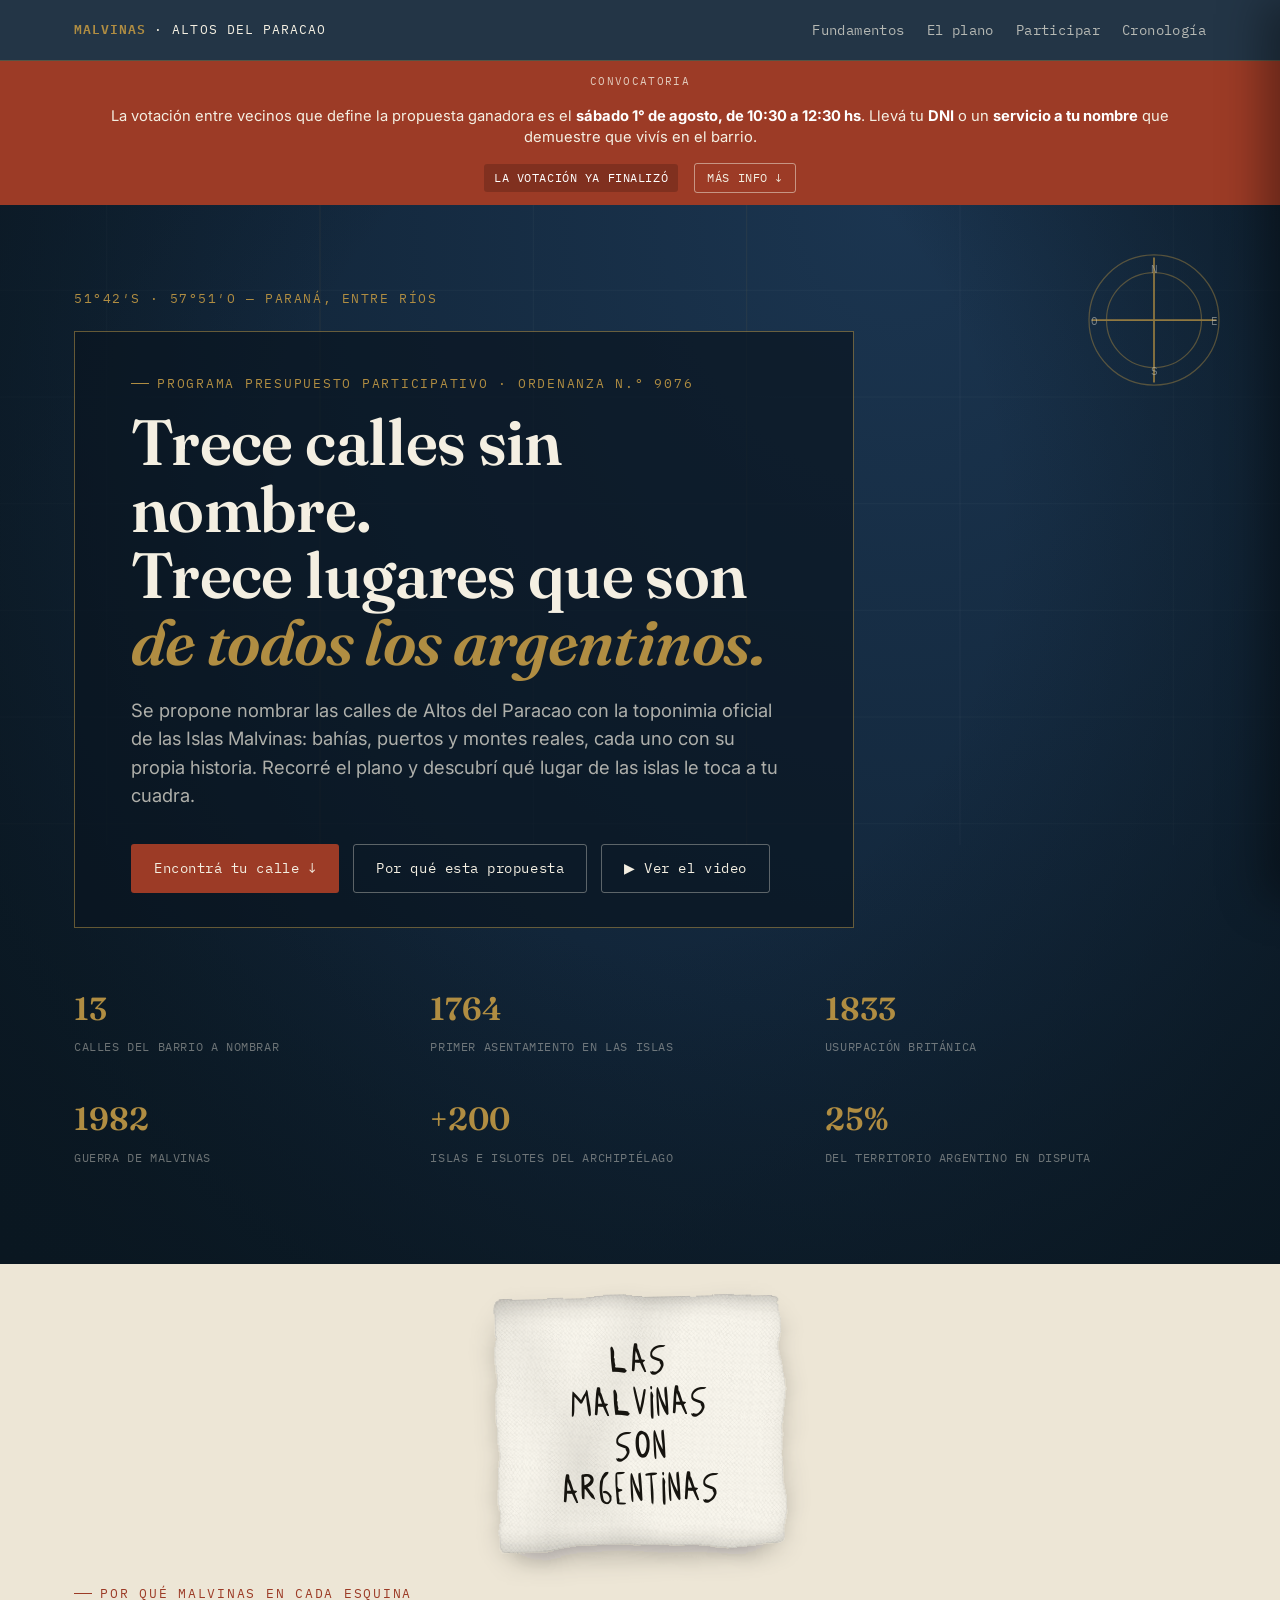
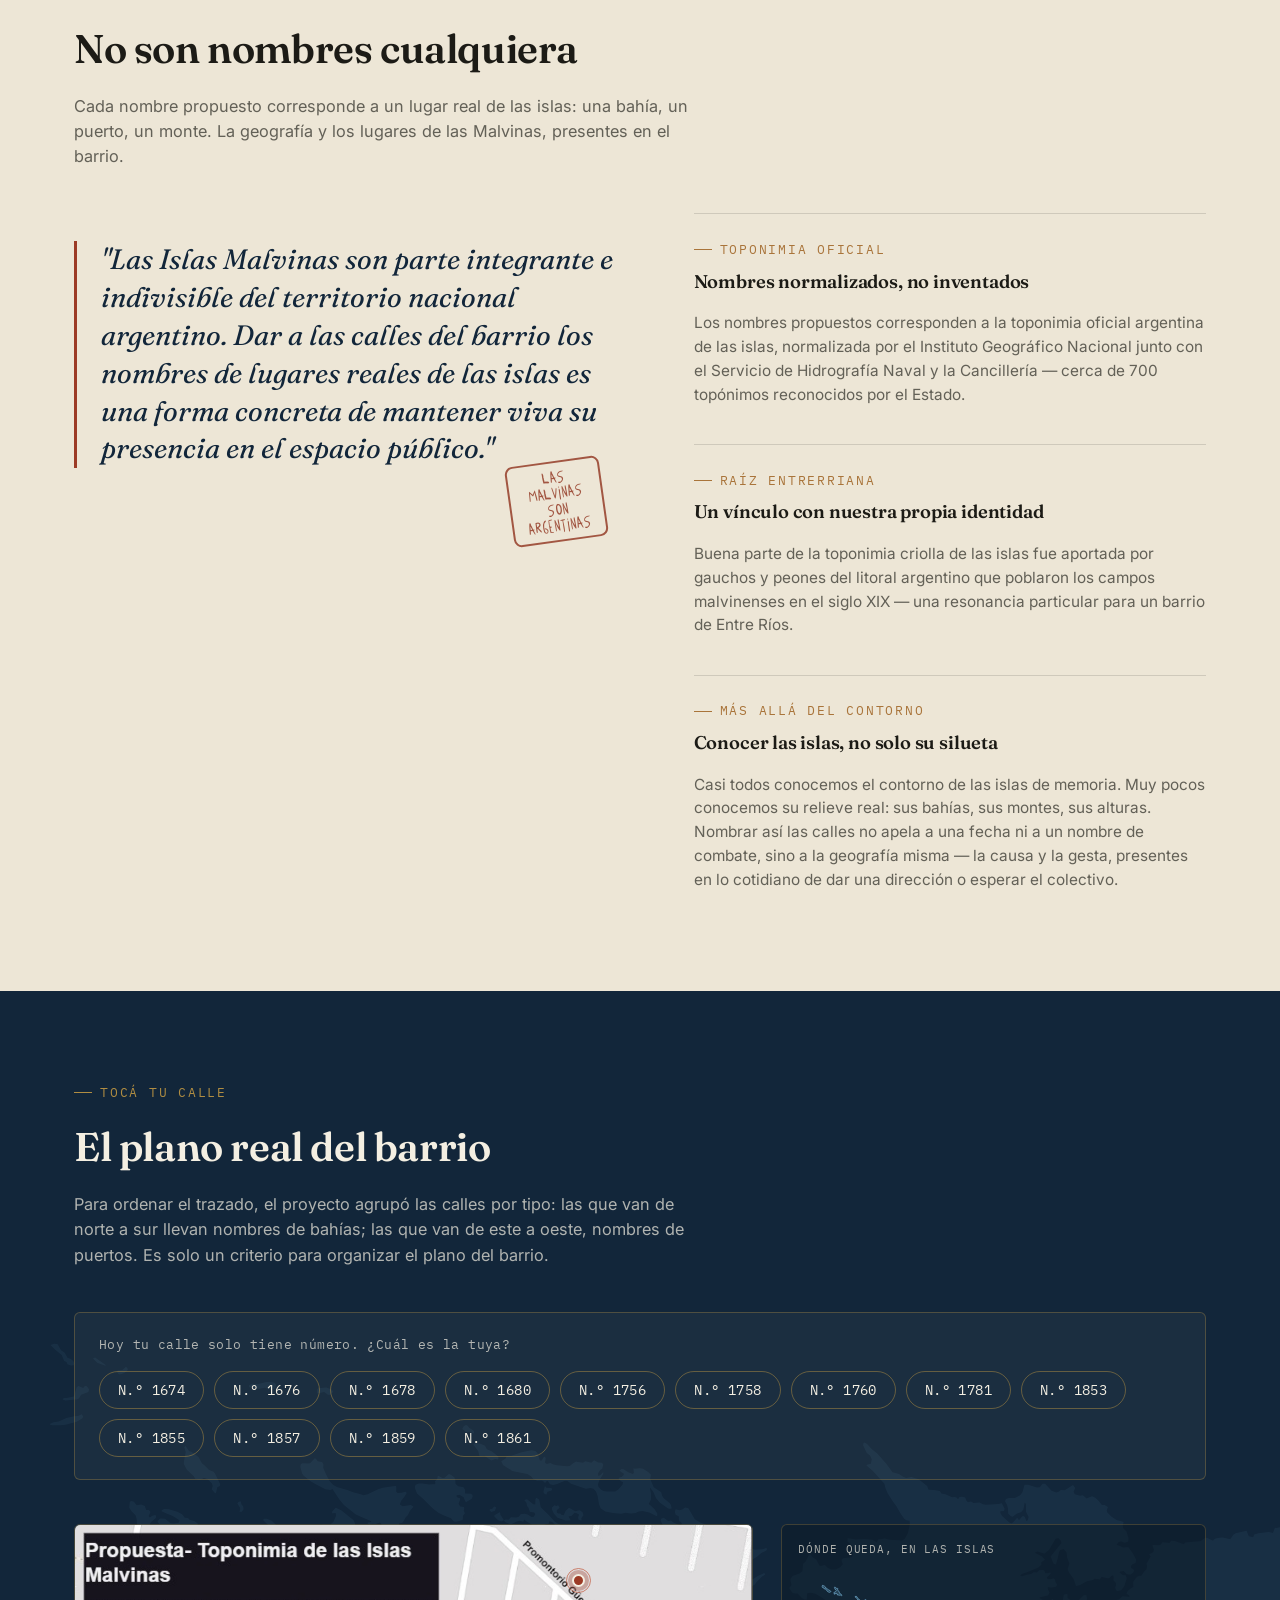
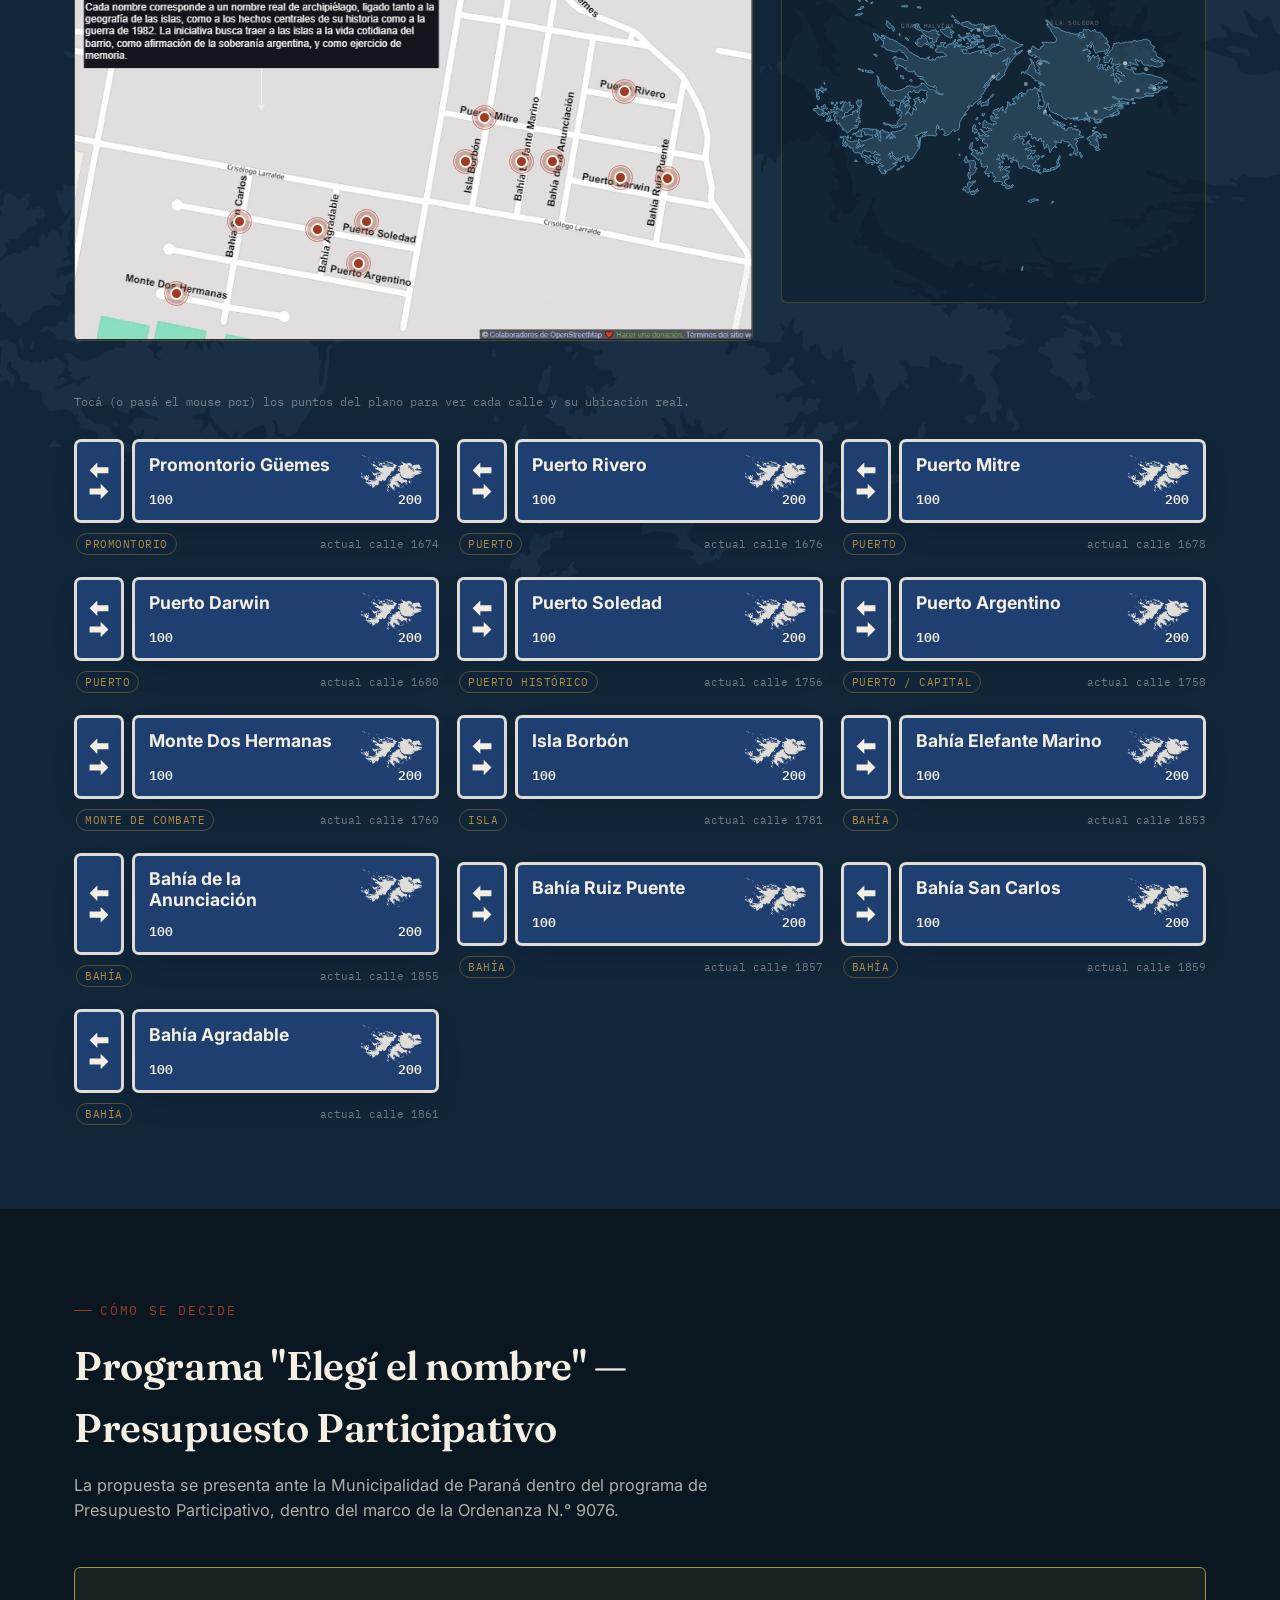
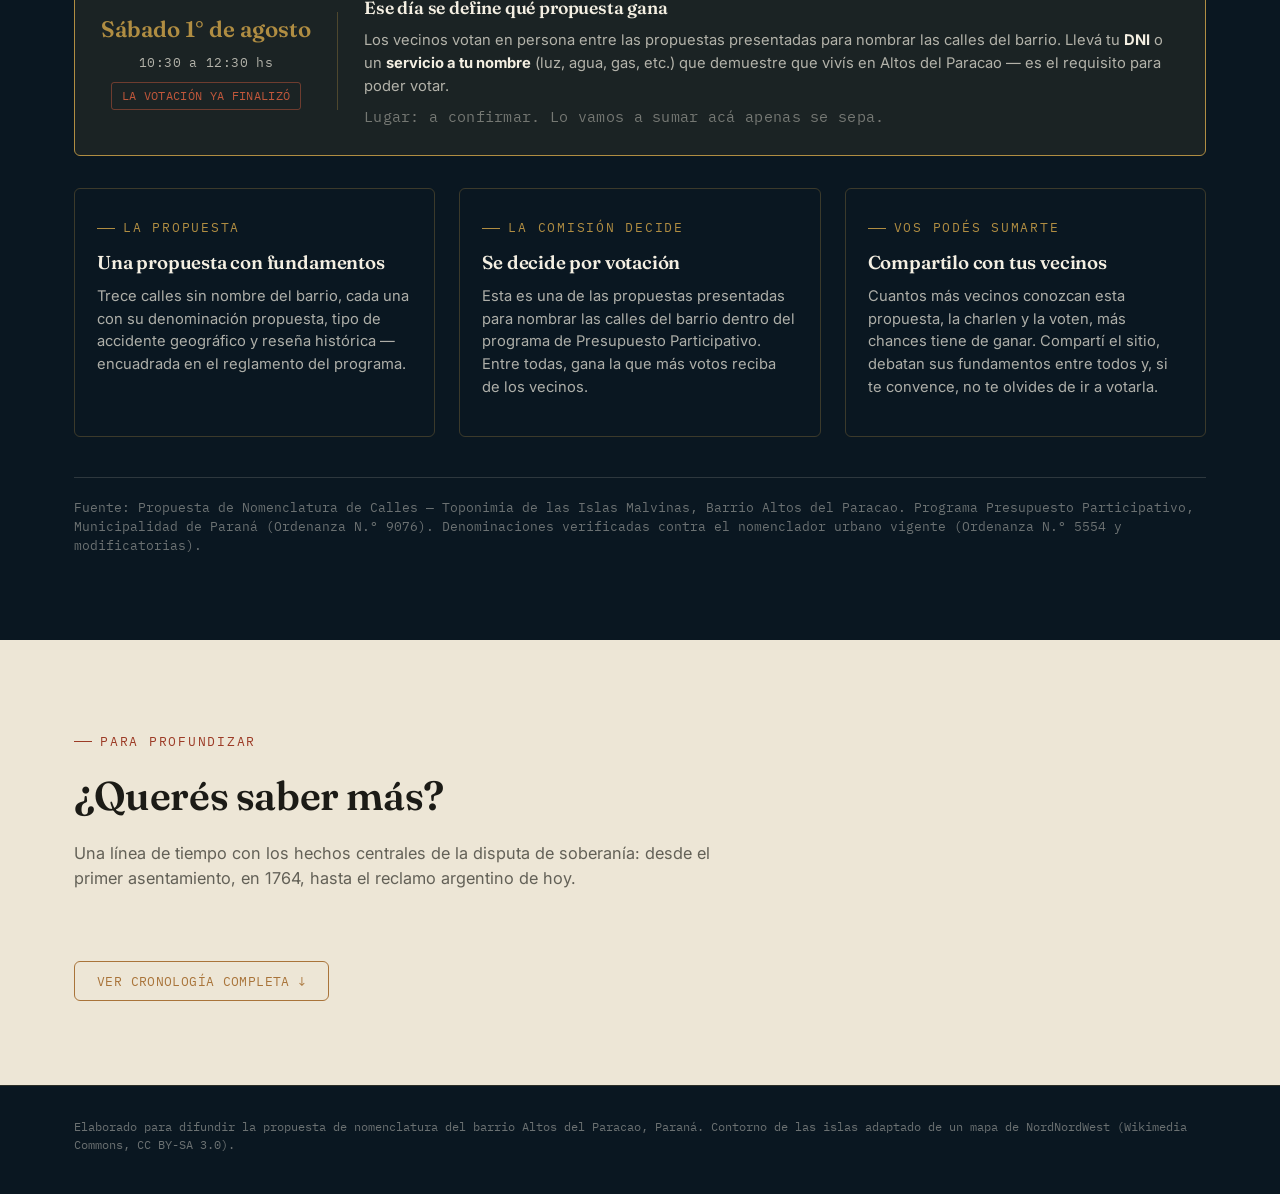
==== commit f43091aa: "Suma video del barrio y las Malvinas: loop de fondo en el hero y versión completa con música en un m" ====
--- a/index.html
+++ b/index.html
@@ -83,12 +83,19 @@
   <div class="container">
     <div class="hero__coords">51°42′S · 57°51′O — PARANÁ, ENTRE RÍOS</div>
     <div class="cartouche">
-      <div class="eyebrow" style="color:var(--brass); margin-bottom:16px;">Programa Presupuesto Participativo · Ordenanza N.° 9076</div>
-      <h1>Trece calles sin nombre.<br>Trece lugares que son <em>de todos los argentinos.</em></h1>
-      <p class="hero__sub">Se propone nombrar las calles de Altos del Paracao con la toponimia oficial de las Islas Malvinas: bahías, puertos y montes reales, cada uno con su propia historia. Recorré el plano y descubrí qué lugar de las islas le toca a tu cuadra.</p>
-      <div class="hero__ctas">
-        <a href="#calles" class="btn btn--primary">Encontrá tu calle ↓</a>
-        <a href="#fundamentacion" class="btn btn--ghost">Por qué esta propuesta</a>
+      <video class="cartouche__bg-video" autoplay muted loop playsinline>
+        <source src="img/hero-bg.mp4" type="video/mp4">
+      </video>
+      <div class="cartouche__scrim" aria-hidden="true"></div>
+      <div class="cartouche__content">
+        <div class="eyebrow" style="color:var(--brass); margin-bottom:16px;">Programa Presupuesto Participativo · Ordenanza N.° 9076</div>
+        <h1>Trece calles sin nombre.<br>Trece lugares que son <em>de todos los argentinos.</em></h1>
+        <p class="hero__sub">Se propone nombrar las calles de Altos del Paracao con la toponimia oficial de las Islas Malvinas: bahías, puertos y montes reales, cada uno con su propia historia. Recorré el plano y descubrí qué lugar de las islas le toca a tu cuadra.</p>
+        <div class="hero__ctas">
+          <a href="#calles" class="btn btn--primary">Encontrá tu calle ↓</a>
+          <a href="#fundamentacion" class="btn btn--ghost">Por qué esta propuesta</a>
+          <button type="button" class="btn btn--ghost" id="btnVerVideo">▶ Ver el video</button>
+        </div>
       </div>
     </div>
     <div class="hero__stats">
@@ -321,6 +328,14 @@
   <div class="detail-panel__inner"></div>
 </aside>
 
+<div class="video-overlay" id="videoOverlay"></div>
+<div class="video-modal" id="videoModal" aria-hidden="true">
+  <button class="video-modal__close" id="videoModalClose" aria-label="Cerrar video">&times;</button>
+  <video id="videoModalPlayer" controls playsinline preload="none">
+    <source src="img/video-completo.mp4" type="video/mp4">
+  </video>
+</div>
+
 <footer>
   <div class="container">
     Elaborado para difundir la propuesta de nomenclatura del barrio Altos del Paracao, Paraná. Contorno de las islas adaptado de un mapa de NordNordWest (Wikimedia Commons, CC BY-SA 3.0).
@@ -330,5 +345,7 @@
 <script src="js/islands-map-data.js"></script>
 <script src="js/data.js"></script>
 <script src="js/app.js"></script>
+<script data-goatcounter="https://leoschmal.goatcounter.com/count"
+        async src="//gc.zgo.at/count.js"></script>
 </body>
 </html>
--- a/css/style.css
+++ b/css/style.css
@@ -214,15 +214,36 @@
   position: relative;
   max-width: 780px;
   background: rgba(10,23,33,0.28);
+  overflow: hidden;
 }
 .cartouche::before, .cartouche::after{
   content: "";
   position: absolute;
   width: 14px; height: 14px;
   border: 1px solid var(--brass);
+  z-index: 2;
 }
 .cartouche::before{ top: -1px; left: -1px; border-right: none; border-bottom: none; }
 .cartouche::after{ bottom: -1px; right: -1px; border-left: none; border-top: none; }
+
+.cartouche__bg-video{
+  position: absolute;
+  inset: 0;
+  width: 100%;
+  height: 100%;
+  object-fit: cover;
+  z-index: 0;
+}
+.cartouche__scrim{
+  position: absolute;
+  inset: 0;
+  background: rgba(10,23,33,0.6);
+  z-index: 1;
+}
+.cartouche__content{
+  position: relative;
+  z-index: 2;
+}
 
 .hero h1{
   font-size: clamp(2.3rem, 5.6vw, 4rem);
@@ -254,6 +275,7 @@
   display: inline-flex; align-items: center; gap: 10px;
   cursor: pointer;
   border: 1px solid transparent;
+  background: transparent;
   transition: transform 0.15s ease, background 0.15s ease, border-color .15s ease;
 }
 .btn:hover{ transform: translateY(-1px); }
@@ -737,6 +759,49 @@
   cursor: pointer;
   color: var(--ink-text);
 }
+/* ---- Modal de video completo ---- */
+.video-overlay{
+  position: fixed; inset: 0;
+  background: rgba(6,10,15,0.9);
+  z-index: 200;
+  opacity: 0; pointer-events: none;
+  transition: opacity 0.25s ease;
+}
+.video-overlay.is-open{ opacity: 1; pointer-events: auto; }
+
+.video-modal{
+  position: fixed; inset: 0;
+  z-index: 201;
+  display: flex;
+  align-items: center;
+  justify-content: center;
+  padding: 24px;
+  opacity: 0;
+  pointer-events: none;
+  transition: opacity 0.25s ease;
+}
+.video-modal.is-open{ opacity: 1; pointer-events: auto; }
+.video-modal video{
+  max-width: 100%;
+  max-height: 100%;
+  width: auto;
+  height: auto;
+  background: #000;
+  box-shadow: 0 20px 60px rgba(0,0,0,0.5);
+}
+.video-modal__close{
+  position: fixed;
+  top: 18px; right: 22px;
+  width: 40px; height: 40px;
+  border-radius: 50%;
+  border: 1px solid rgba(245,240,230,0.4);
+  background: rgba(10,17,23,0.6);
+  color: var(--cream-text);
+  font-size: 20px;
+  line-height: 1;
+  cursor: pointer;
+}
+
 .detail-panel__eyebrow{ color: var(--wax-red); margin-bottom: 10px; clear: both; }
 .detail-panel__title{
   font-size: clamp(1.6rem, 4vw, 2.1rem);
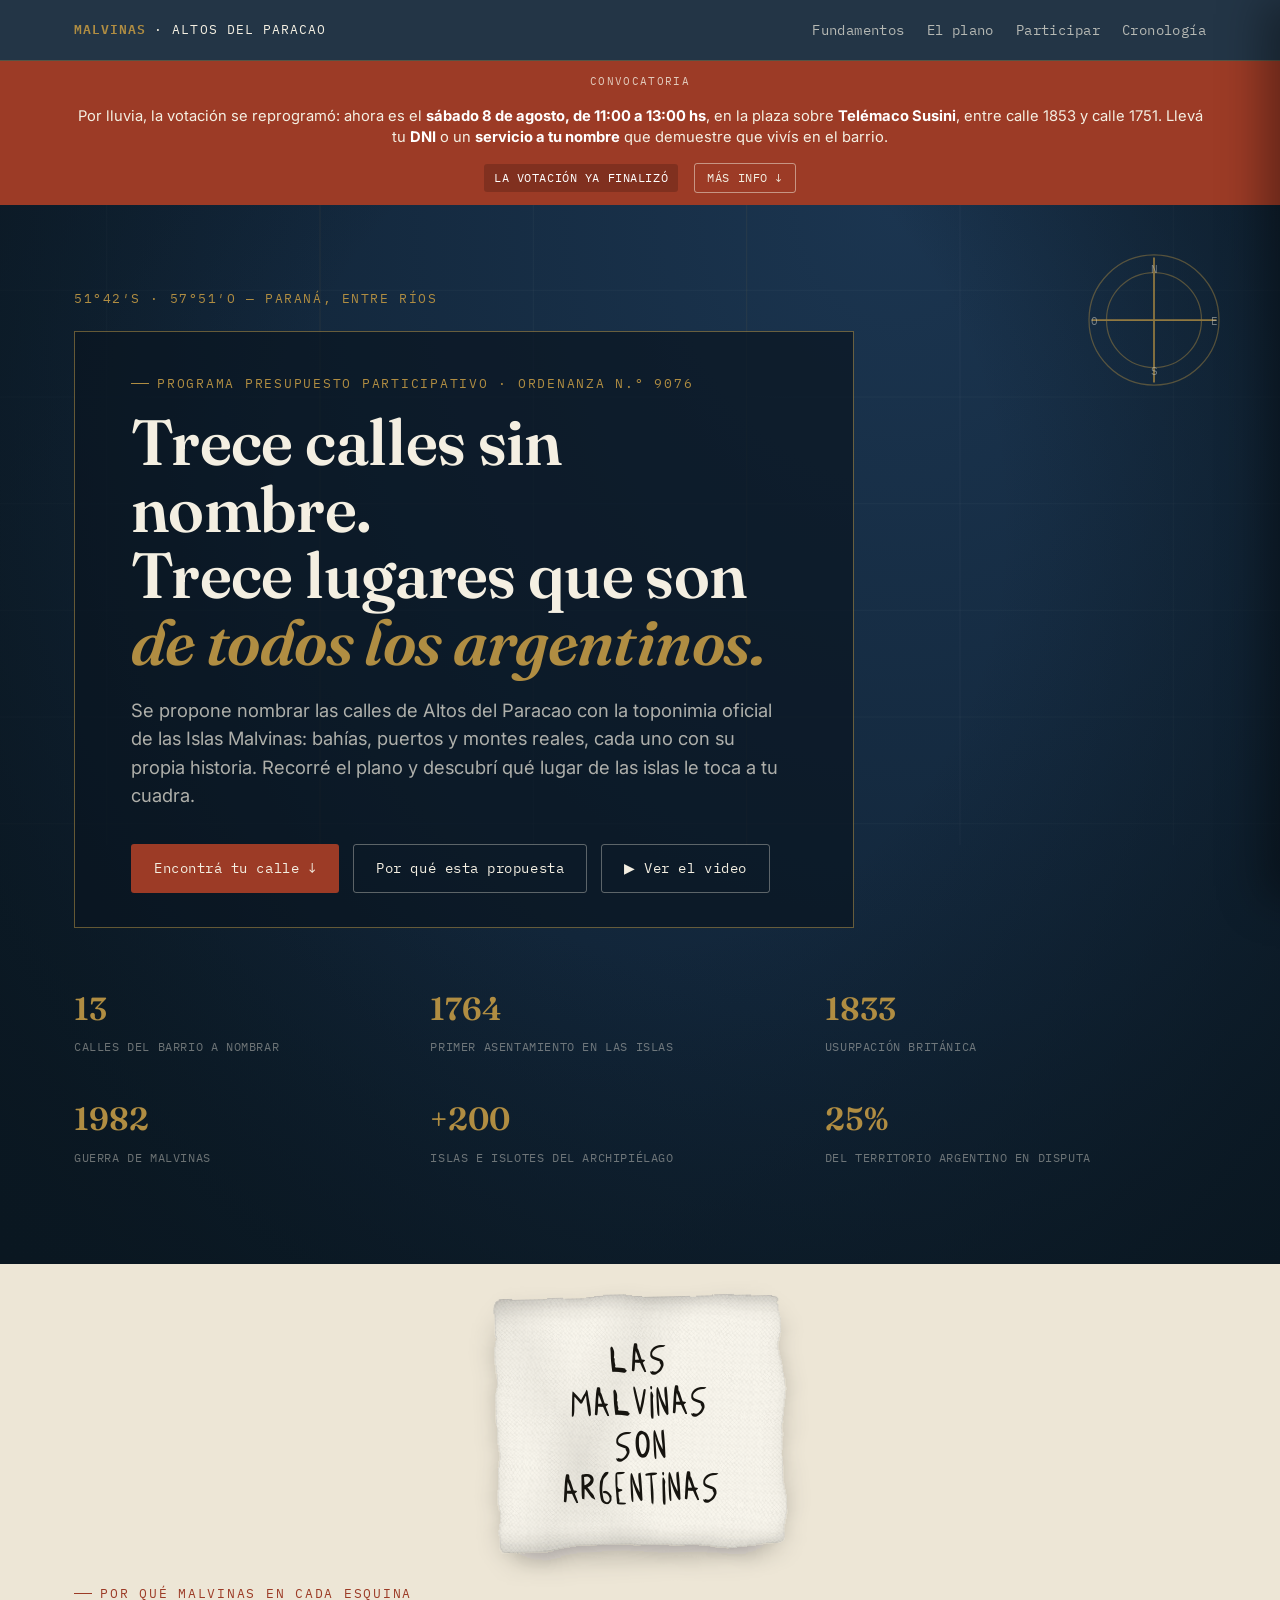
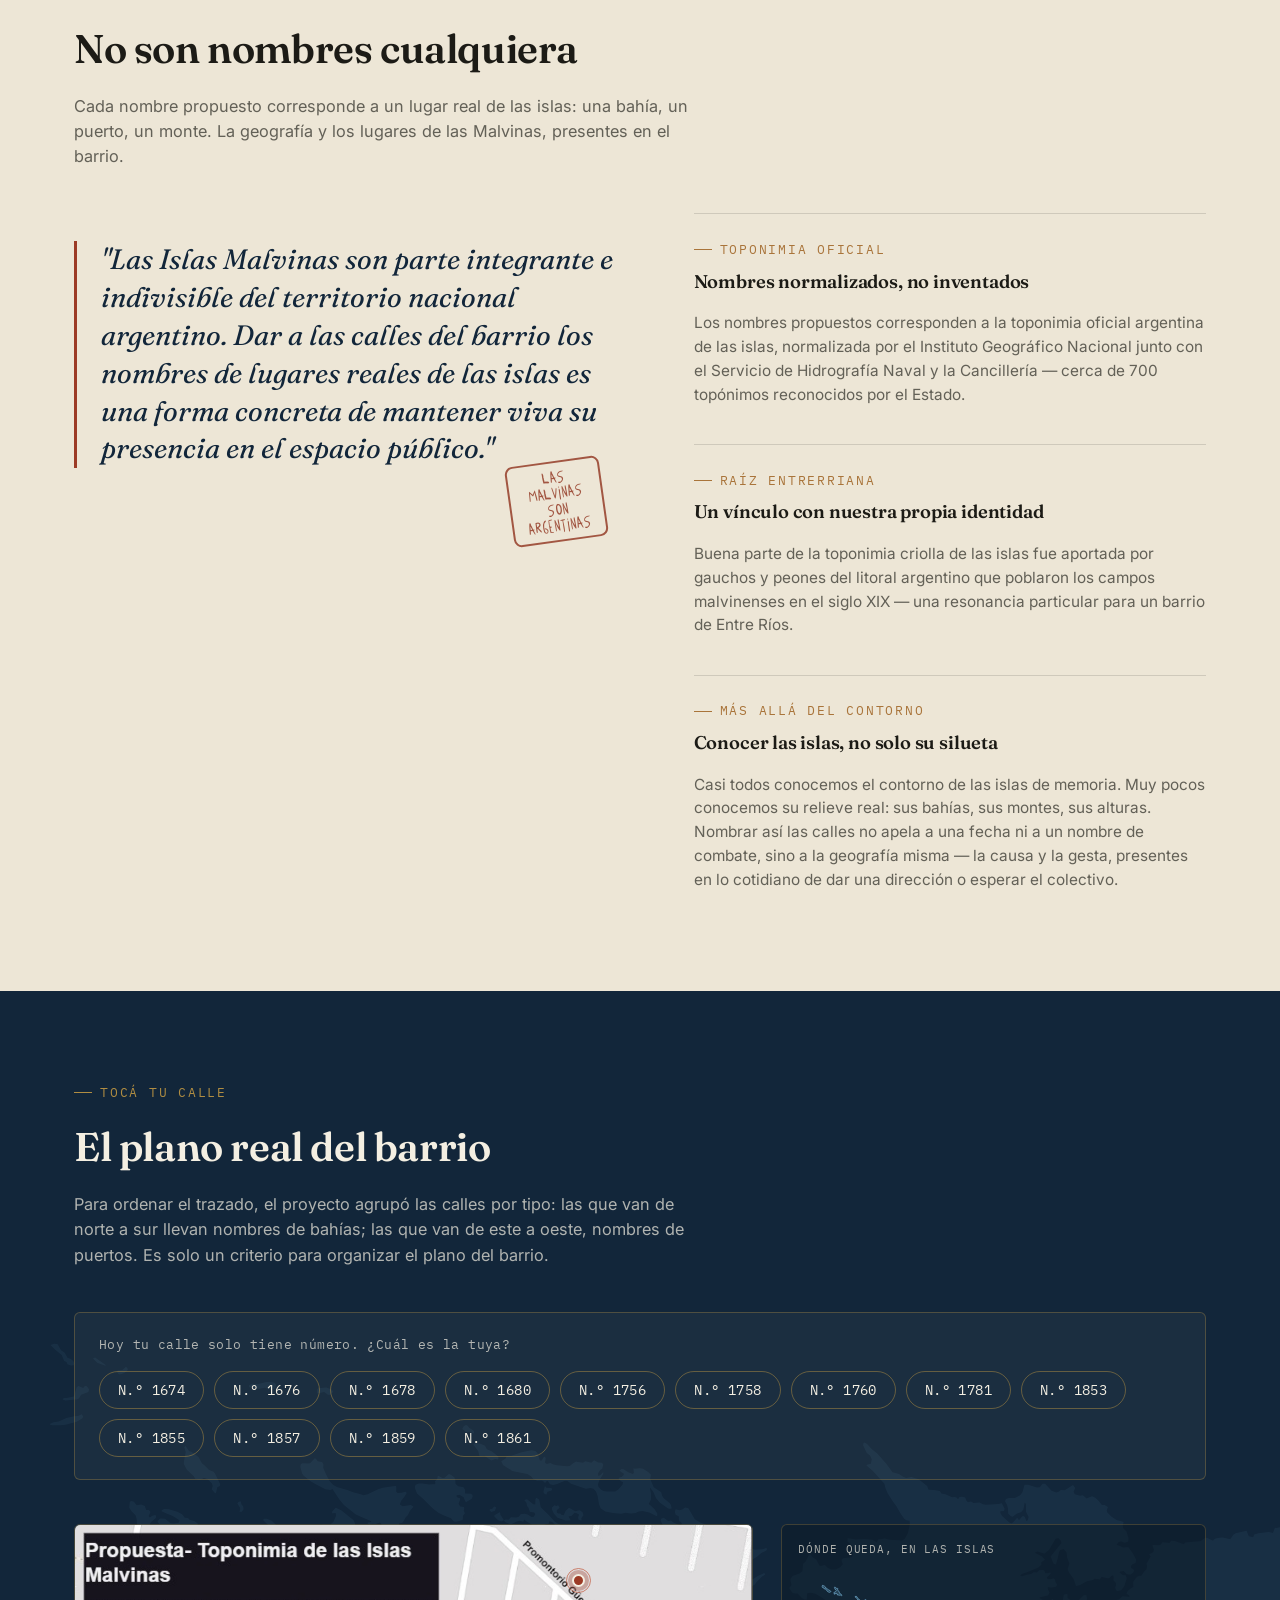
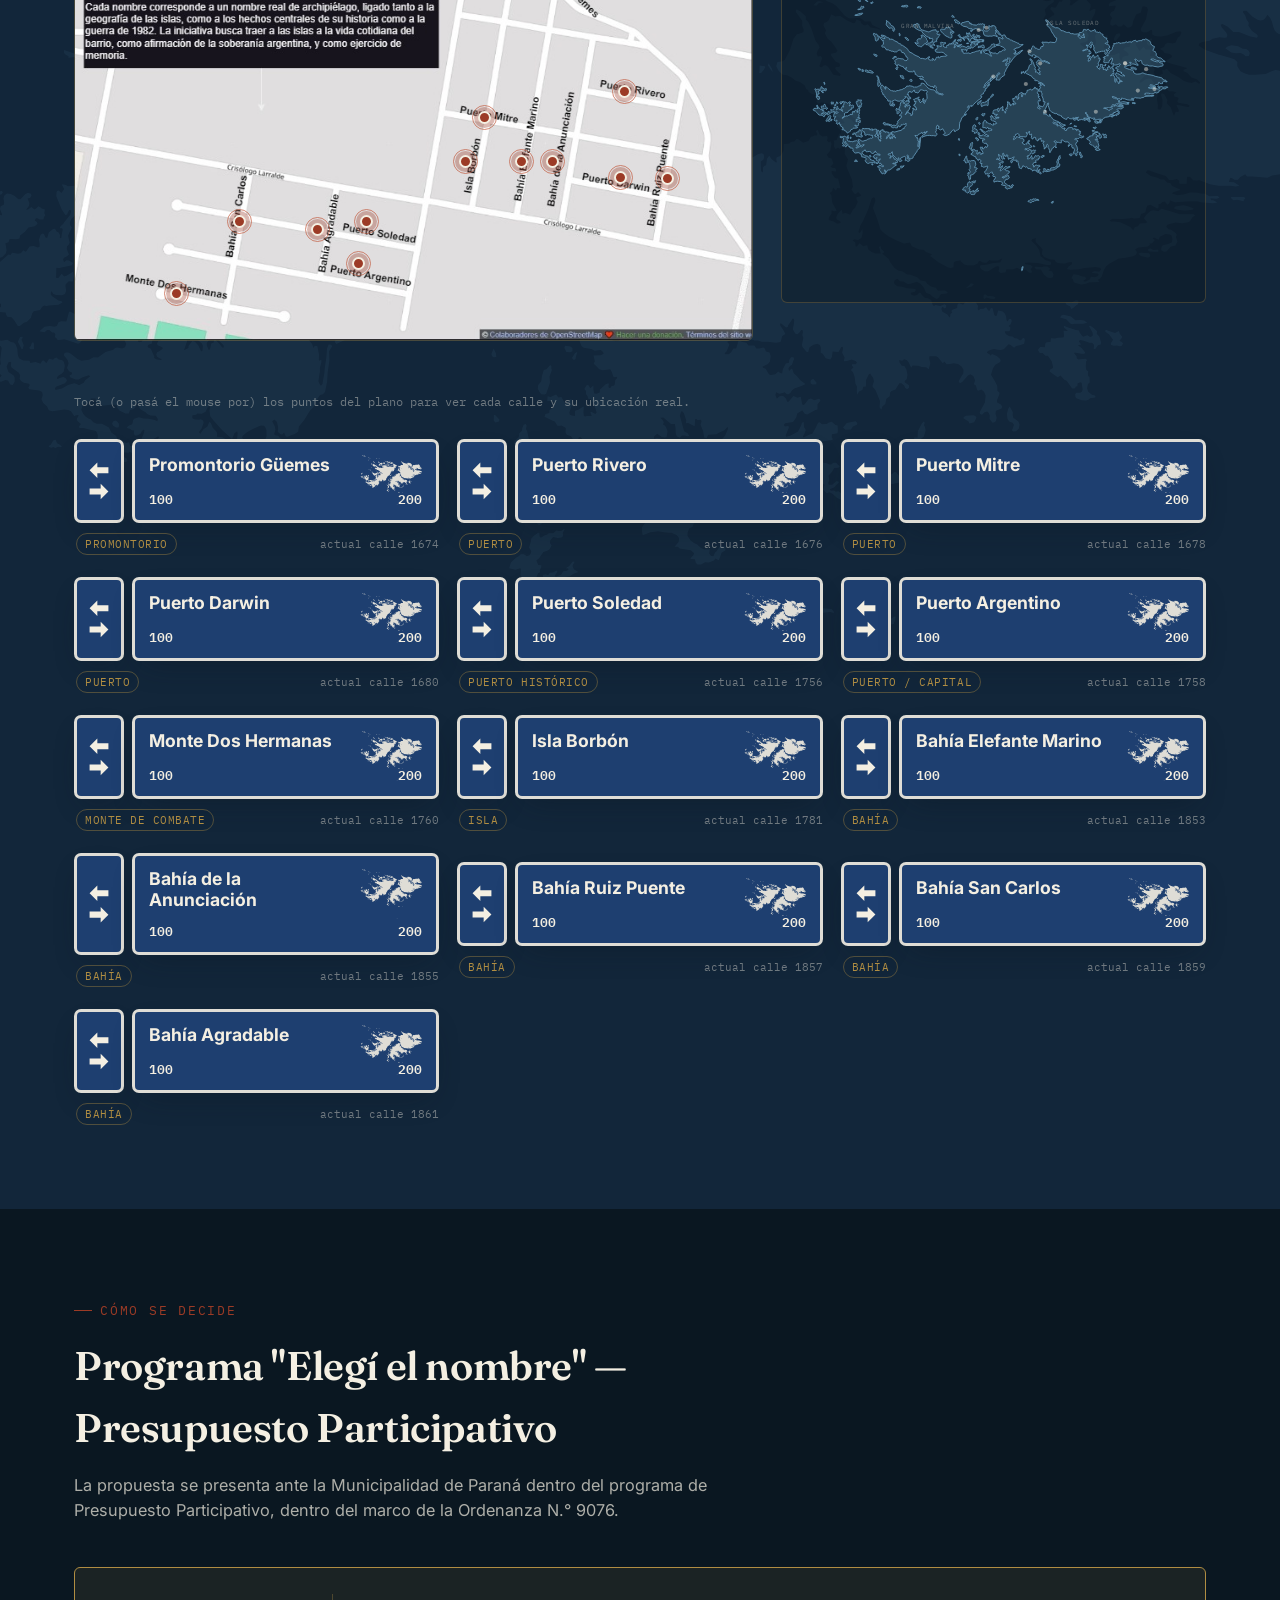
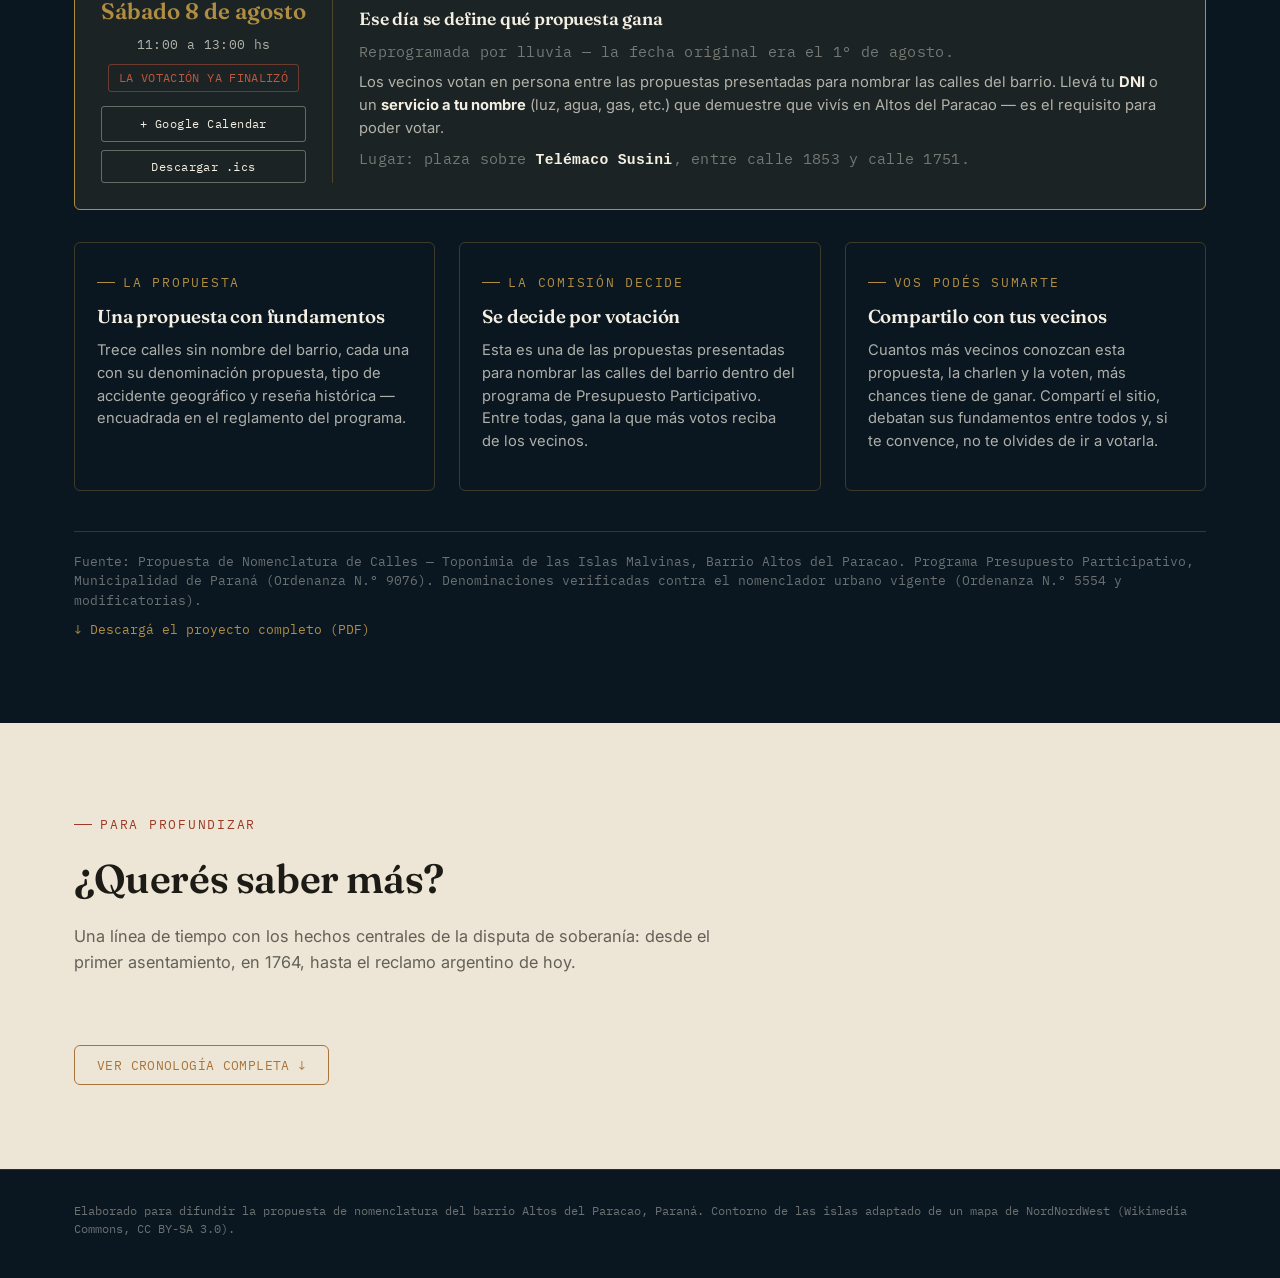
==== commit f21fc68f: "Reprograma la votación al 8 de agosto por lluvia y suma lugar, recordatorio de calendario y PDF desc" ====
--- a/index.html
+++ b/index.html
@@ -44,7 +44,7 @@
 <div class="announce-bar">
   <div class="container">
     <span class="announce-bar__label">Convocatoria</span>
-    <span class="announce-bar__text">La votación entre vecinos que define la propuesta ganadora es el <strong>sábado 1° de agosto, de 10:30 a 12:30 hs</strong>. Llevá tu <strong>DNI</strong> o un <strong>servicio a tu nombre</strong> que demuestre que vivís en el barrio.</span>
+    <span class="announce-bar__text">Por lluvia, la votación se reprogramó: ahora es el <strong>sábado 8 de agosto, de 11:00 a 13:00 hs</strong>, en la plaza sobre <strong>Telémaco Susini</strong>, entre calle 1853 y calle 1751. Llevá tu <strong>DNI</strong> o un <strong>servicio a tu nombre</strong> que demuestre que vivís en el barrio.</span>
     <span class="announce-bar__countdown" data-vote-countdown></span>
     <a href="#participar" class="announce-bar__link">Más info ↓</a>
   </div>
@@ -195,14 +195,19 @@
     </div>
     <div class="vote-alert">
       <div class="vote-alert__date">
-        <span class="vote-alert__day">Sábado 1° de agosto</span>
-        <span class="vote-alert__hour">10:30 a 12:30 hs</span>
+        <span class="vote-alert__day">Sábado 8 de agosto</span>
+        <span class="vote-alert__hour">11:00 a 13:00 hs</span>
         <span class="vote-alert__countdown" data-vote-countdown></span>
+        <div class="vote-alert__actions">
+          <a href="#" id="btnAddGCal" target="_blank" rel="noopener" class="btn btn--ghost btn--sm">+ Google Calendar</a>
+          <button type="button" id="btnDownloadIcs" class="btn btn--ghost btn--sm">Descargar .ics</button>
+        </div>
       </div>
       <div class="vote-alert__body">
         <h3>Ese día se define qué propuesta gana</h3>
+        <p class="vote-alert__note">Reprogramada por lluvia — la fecha original era el 1° de agosto.</p>
         <p>Los vecinos votan en persona entre las propuestas presentadas para nombrar las calles del barrio. Llevá tu <strong>DNI</strong> o un <strong>servicio a tu nombre</strong> (luz, agua, gas, etc.) que demuestre que vivís en Altos del Paracao — es el requisito para poder votar.</p>
-        <p class="vote-alert__note">Lugar: a confirmar. Lo vamos a sumar acá apenas se sepa.</p>
+        <p class="vote-alert__note">Lugar: plaza sobre <strong>Telémaco Susini</strong>, entre calle 1853 y calle 1751.</p>
       </div>
     </div>
     <div class="steps">
@@ -224,6 +229,8 @@
     </div>
     <div class="ordenanza-box">
       Fuente: Propuesta de Nomenclatura de Calles — Toponimia de las Islas Malvinas, Barrio Altos del Paracao. Programa Presupuesto Participativo, Municipalidad de Paraná (Ordenanza N.° 9076). Denominaciones verificadas contra el nomenclador urbano vigente (Ordenanza N.° 5554 y modificatorias).
+      <br>
+      <a href="archivos/Propuesta_Malvinas.pdf" target="_blank" rel="noopener" class="ordenanza-box__link">↓ Descargá el proyecto completo (PDF)</a>
     </div>
   </div>
 </section>
--- a/css/style.css
+++ b/css/style.css
@@ -990,6 +990,19 @@
   padding: 4px 10px;
   margin-top: 10px;
 }
+.vote-alert__actions{
+  display: flex;
+  flex-direction: column;
+  gap: 8px;
+  margin-top: 14px;
+  width: 100%;
+}
+.btn--sm{
+  padding: 8px 14px;
+  font-size: 11.5px;
+  gap: 6px;
+  justify-content: center;
+}
 .vote-alert__body h3{
   color: var(--cream-text);
   font-size: 1.1rem;
@@ -1035,6 +1048,13 @@
   border-top: 1px solid rgba(244,239,226,0.15);
   padding-top: 20px;
 }
+.ordenanza-box__link{
+  display: inline-block;
+  margin-top: 10px;
+  color: var(--brass);
+  text-decoration: none;
+}
+.ordenanza-box__link:hover{ text-decoration: underline; }
 
 /* ---------- Footer ---------- */
 footer{
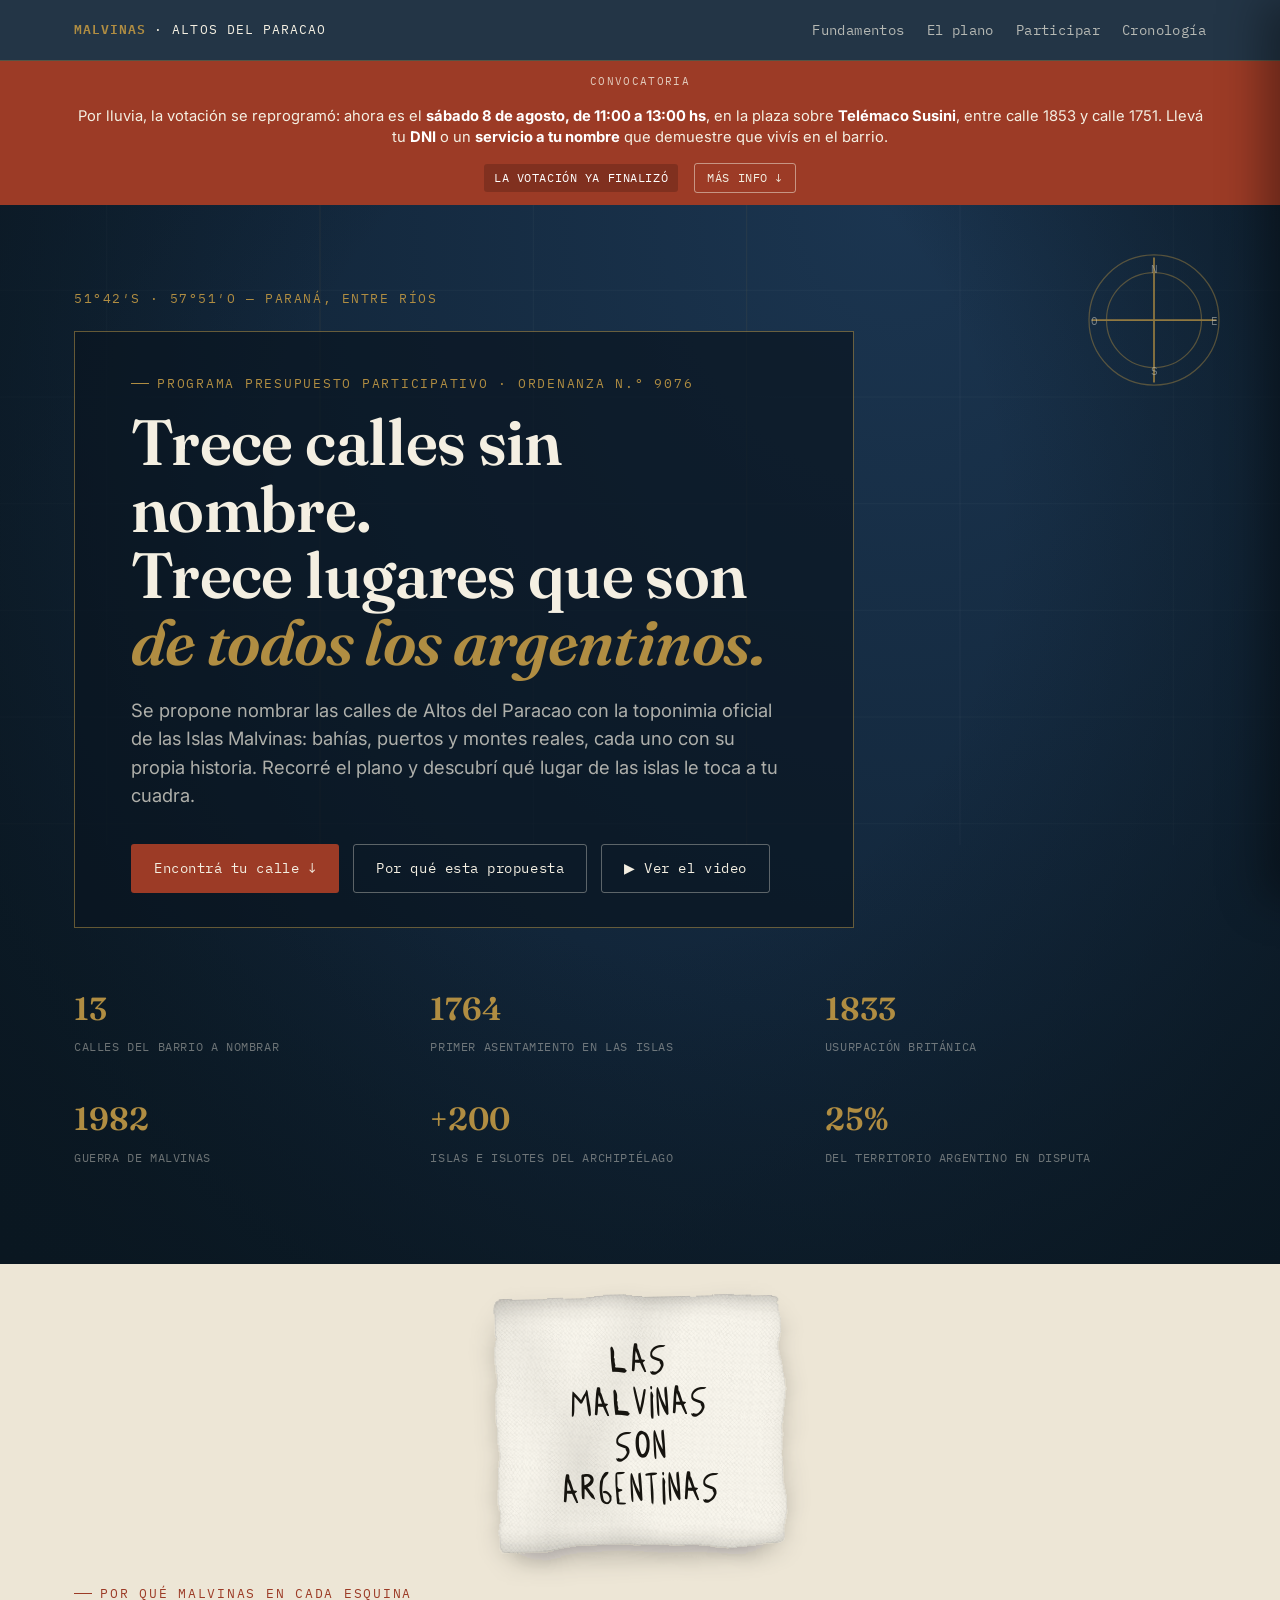
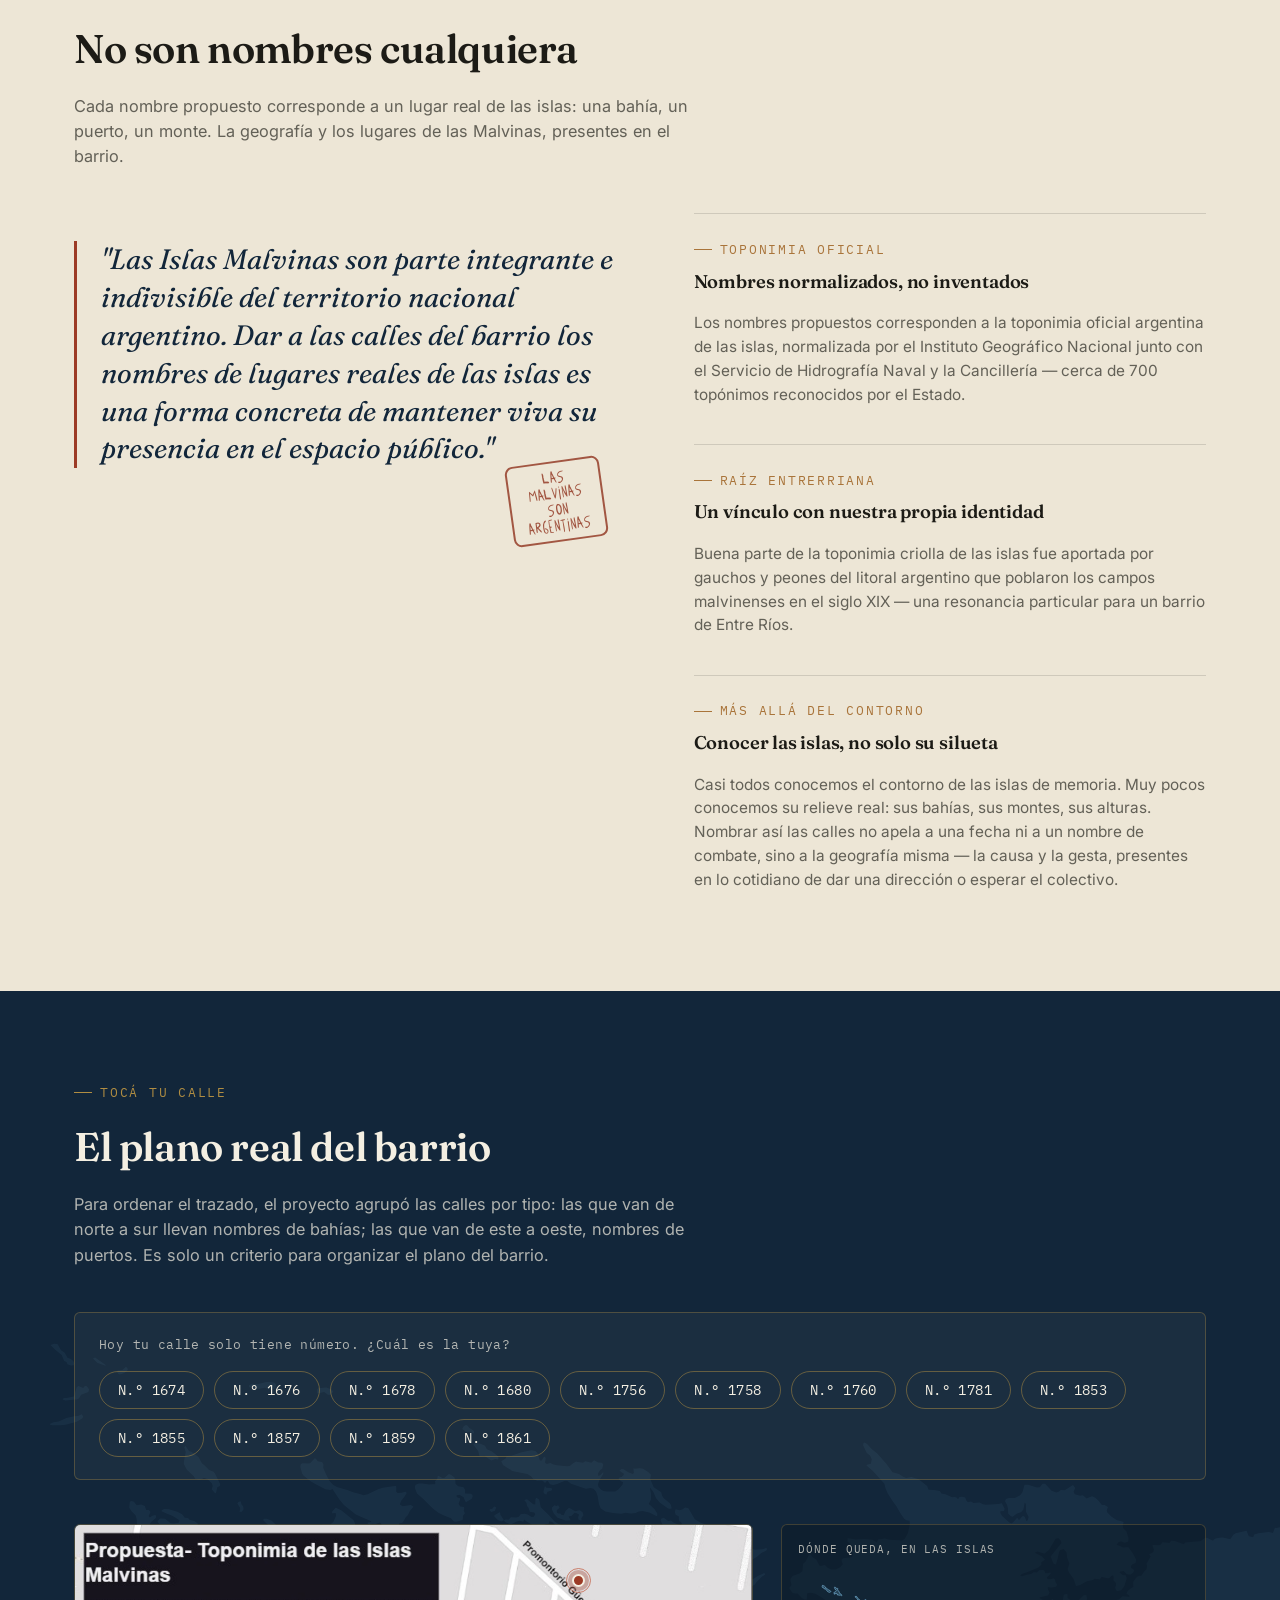
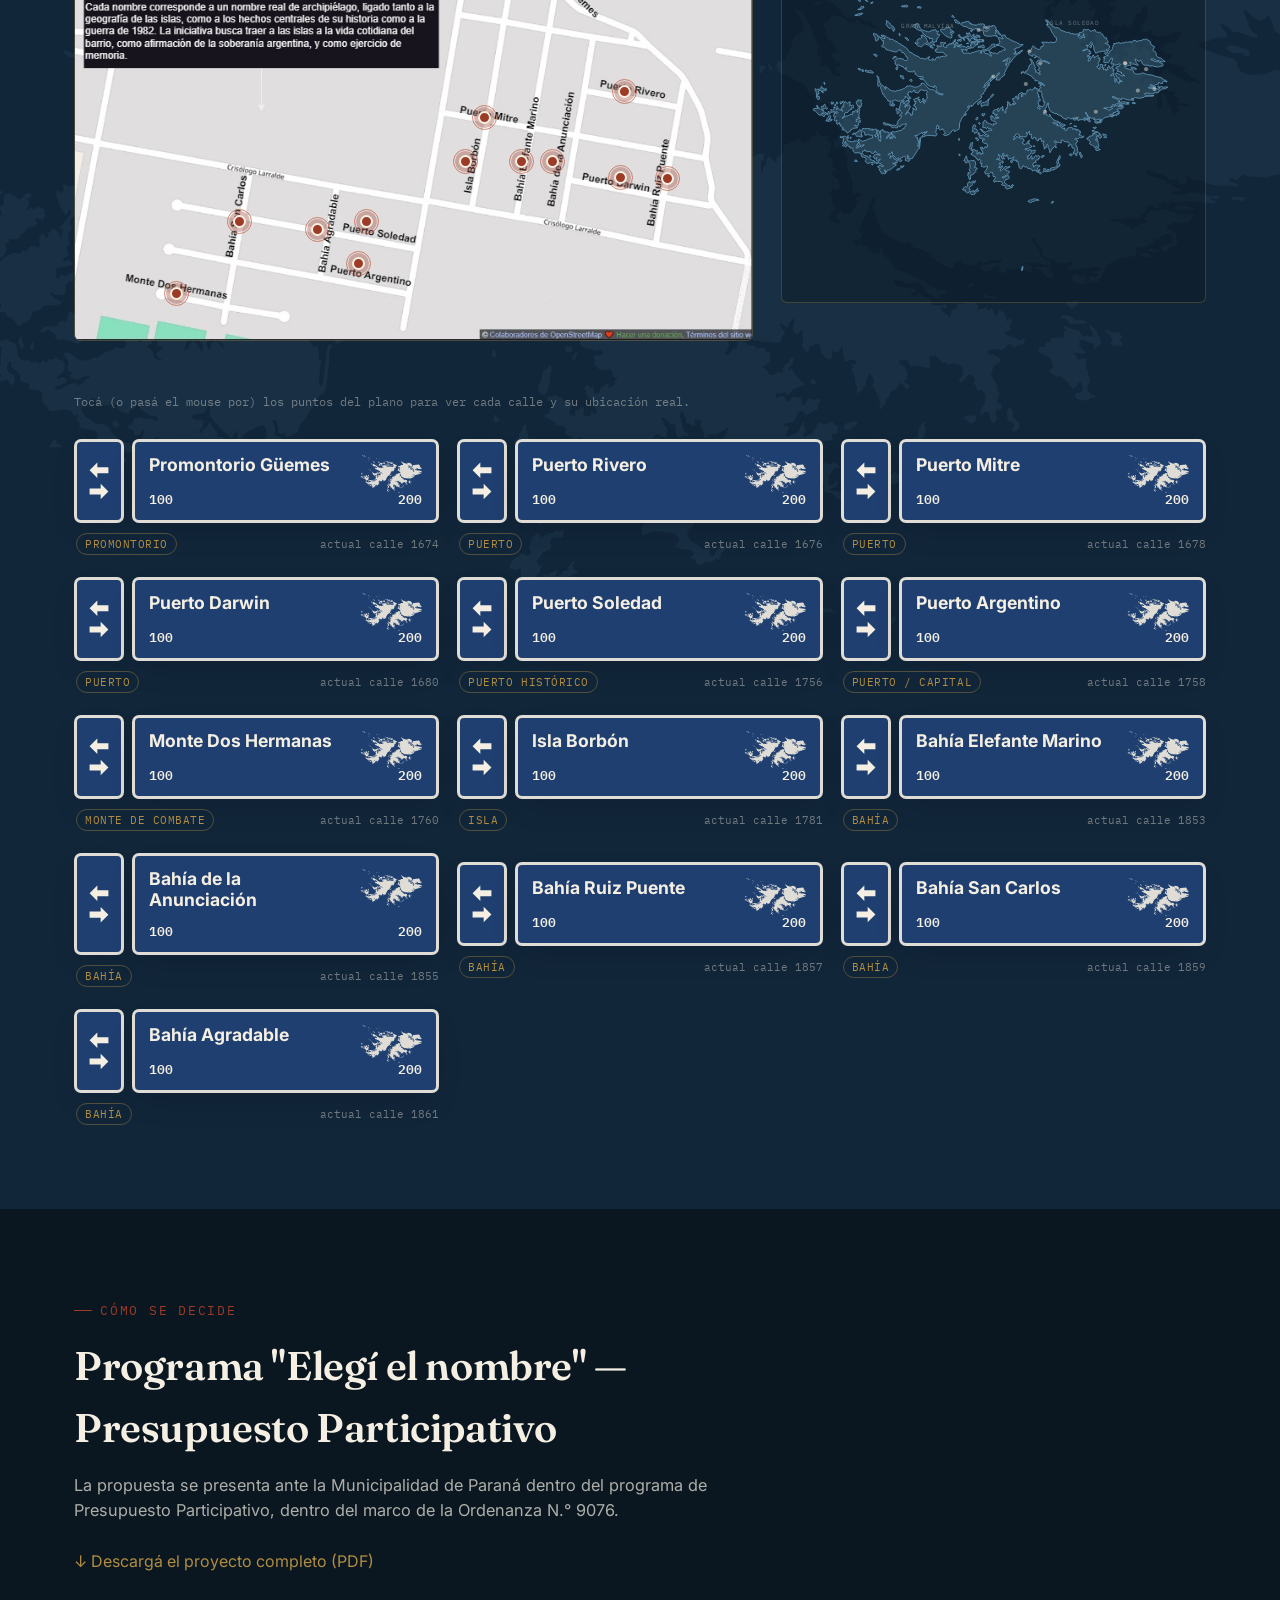
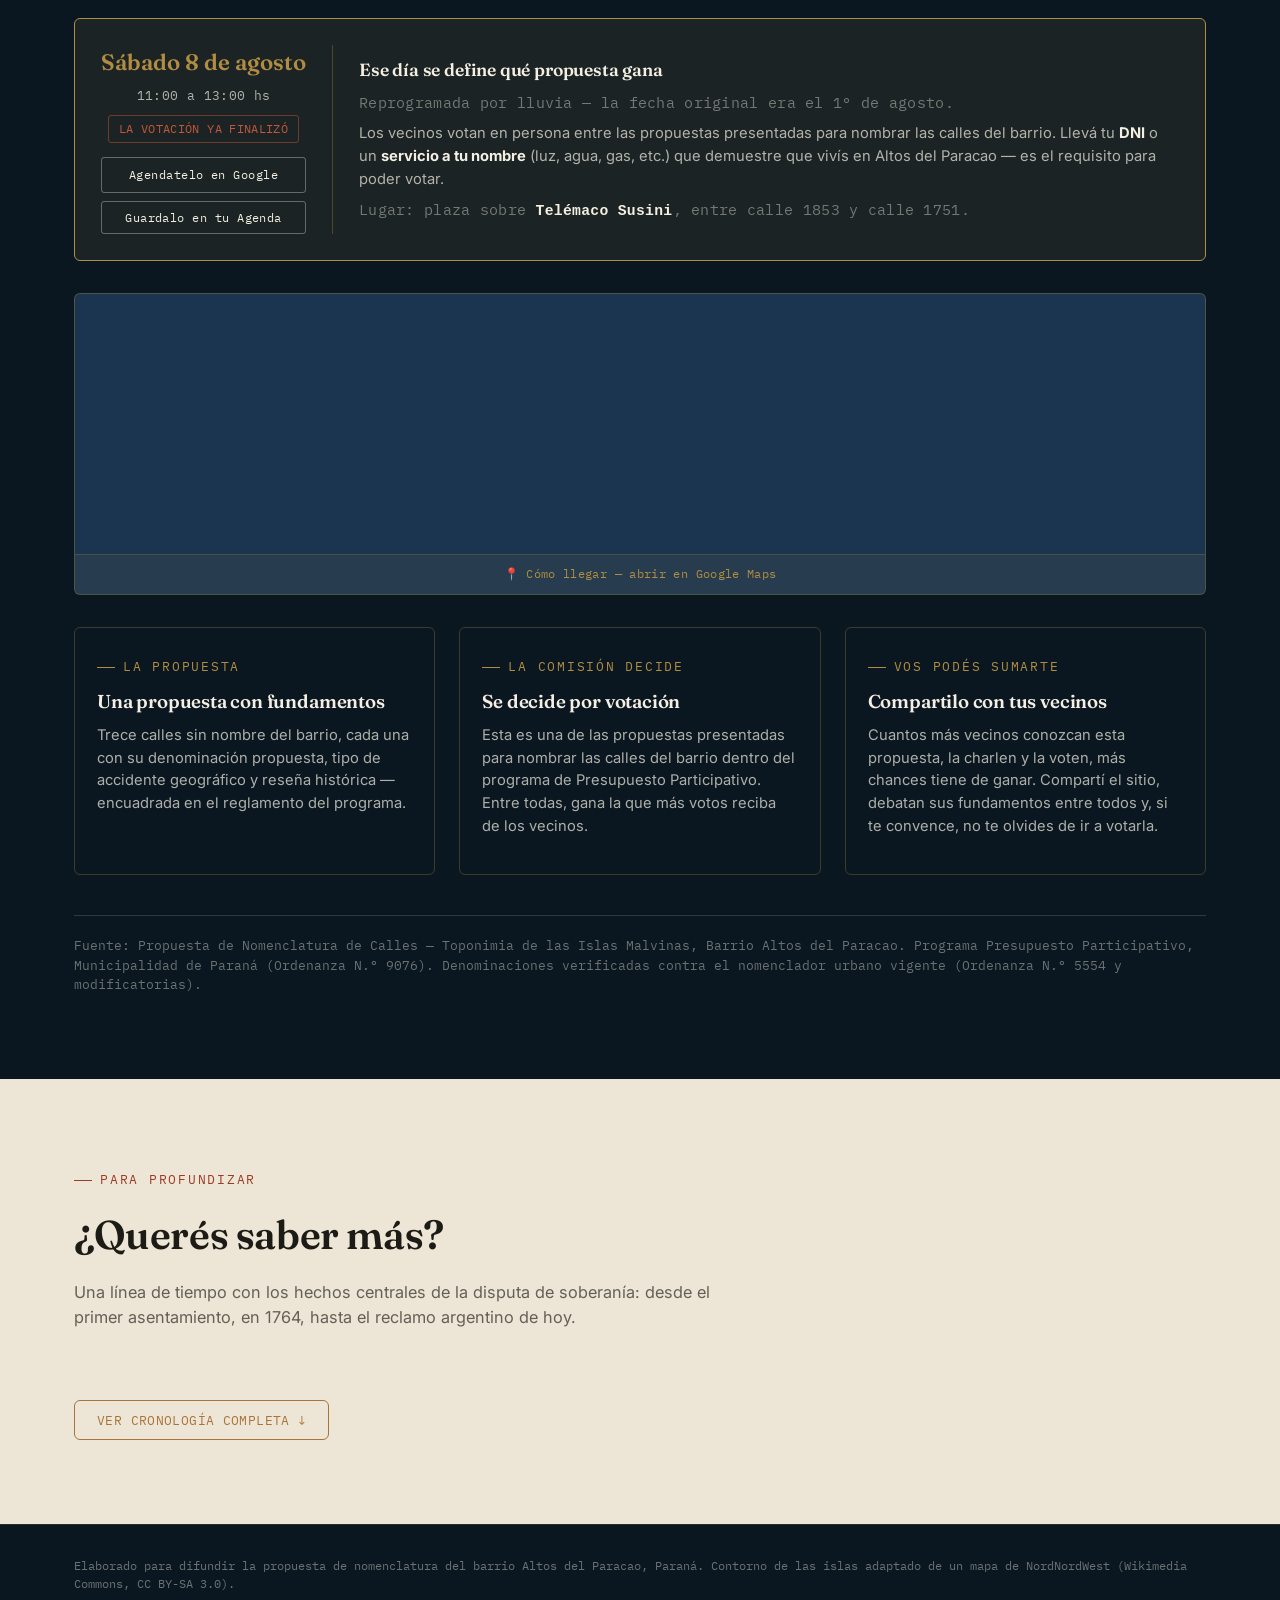
==== commit fd9a4b70: "Suma mapa de la plaza de votación, mejora textos de los botones de calendario y reubica el link del " ====
--- a/index.html
+++ b/index.html
@@ -192,6 +192,7 @@
       <div class="eyebrow">Cómo se decide</div>
       <h2>Programa "Elegí el nombre" — Presupuesto Participativo</h2>
       <p>La propuesta se presenta ante la Municipalidad de Paraná dentro del programa de Presupuesto Participativo, dentro del marco de la Ordenanza N.° 9076.</p>
+      <a href="archivos/Propuesta_Malvinas.pdf" target="_blank" rel="noopener" class="ordenanza-box__link">↓ Descargá el proyecto completo (PDF)</a>
     </div>
     <div class="vote-alert">
       <div class="vote-alert__date">
@@ -199,8 +200,8 @@
         <span class="vote-alert__hour">11:00 a 13:00 hs</span>
         <span class="vote-alert__countdown" data-vote-countdown></span>
         <div class="vote-alert__actions">
-          <a href="#" id="btnAddGCal" target="_blank" rel="noopener" class="btn btn--ghost btn--sm">+ Google Calendar</a>
-          <button type="button" id="btnDownloadIcs" class="btn btn--ghost btn--sm">Descargar .ics</button>
+          <a href="#" id="btnAddGCal" target="_blank" rel="noopener" class="btn btn--ghost btn--sm">Agendatelo en Google</a>
+          <button type="button" id="btnDownloadIcs" class="btn btn--ghost btn--sm">Guardalo en tu Agenda</button>
         </div>
       </div>
       <div class="vote-alert__body">
@@ -210,6 +211,10 @@
         <p class="vote-alert__note">Lugar: plaza sobre <strong>Telémaco Susini</strong>, entre calle 1853 y calle 1751.</p>
       </div>
     </div>
+    <div class="vote-map">
+      <iframe class="vote-map__frame" src="https://www.google.com/maps?q=-31.770757,-60.540496&z=17&output=embed" loading="lazy" referrerpolicy="no-referrer-when-downgrade" title="Ubicación de la votación: plaza sobre Telémaco Susini"></iframe>
+      <a class="vote-map__link" href="https://www.google.com/maps/search/?api=1&query=-31.770757,-60.540496" target="_blank" rel="noopener">📍 Cómo llegar — abrir en Google Maps</a>
+    </div>
     <div class="steps">
       <div class="step">
         <div class="eyebrow">La propuesta</div>
@@ -229,8 +234,6 @@
     </div>
     <div class="ordenanza-box">
       Fuente: Propuesta de Nomenclatura de Calles — Toponimia de las Islas Malvinas, Barrio Altos del Paracao. Programa Presupuesto Participativo, Municipalidad de Paraná (Ordenanza N.° 9076). Denominaciones verificadas contra el nomenclador urbano vigente (Ordenanza N.° 5554 y modificatorias).
-      <br>
-      <a href="archivos/Propuesta_Malvinas.pdf" target="_blank" rel="noopener" class="ordenanza-box__link">↓ Descargá el proyecto completo (PDF)</a>
     </div>
   </div>
 </section>
--- a/css/style.css
+++ b/css/style.css
@@ -1041,6 +1041,34 @@
 .step p{ color: var(--cream-text-soft); font-size: 0.92rem; margin-top: 8px; }
 @media (max-width: 780px){ .steps{ grid-template-columns: 1fr; } }
 
+.vote-map{
+  border: 1px solid rgba(176,141,66,0.35);
+  border-radius: var(--radius-m);
+  overflow: hidden;
+  background: var(--ink-navy-soft);
+  margin-bottom: 32px;
+}
+.vote-map__frame{
+  display: block;
+  width: 100%;
+  height: 260px;
+  border: 0;
+  filter: invert(92%) hue-rotate(180deg) contrast(0.9) brightness(0.95) saturate(0.6);
+}
+.vote-map__link{
+  display: block;
+  text-align: center;
+  padding: 10px;
+  font-family: var(--font-mono);
+  font-size: 12px;
+  letter-spacing: 0.03em;
+  color: var(--brass);
+  text-decoration: none;
+  background: rgba(176,141,66,0.08);
+  border-top: 1px solid rgba(176,141,66,0.25);
+}
+.vote-map__link:hover{ color: var(--cream-text); }
+
 .ordenanza-box{
   font-family: var(--font-mono);
   font-size: 12.5px;
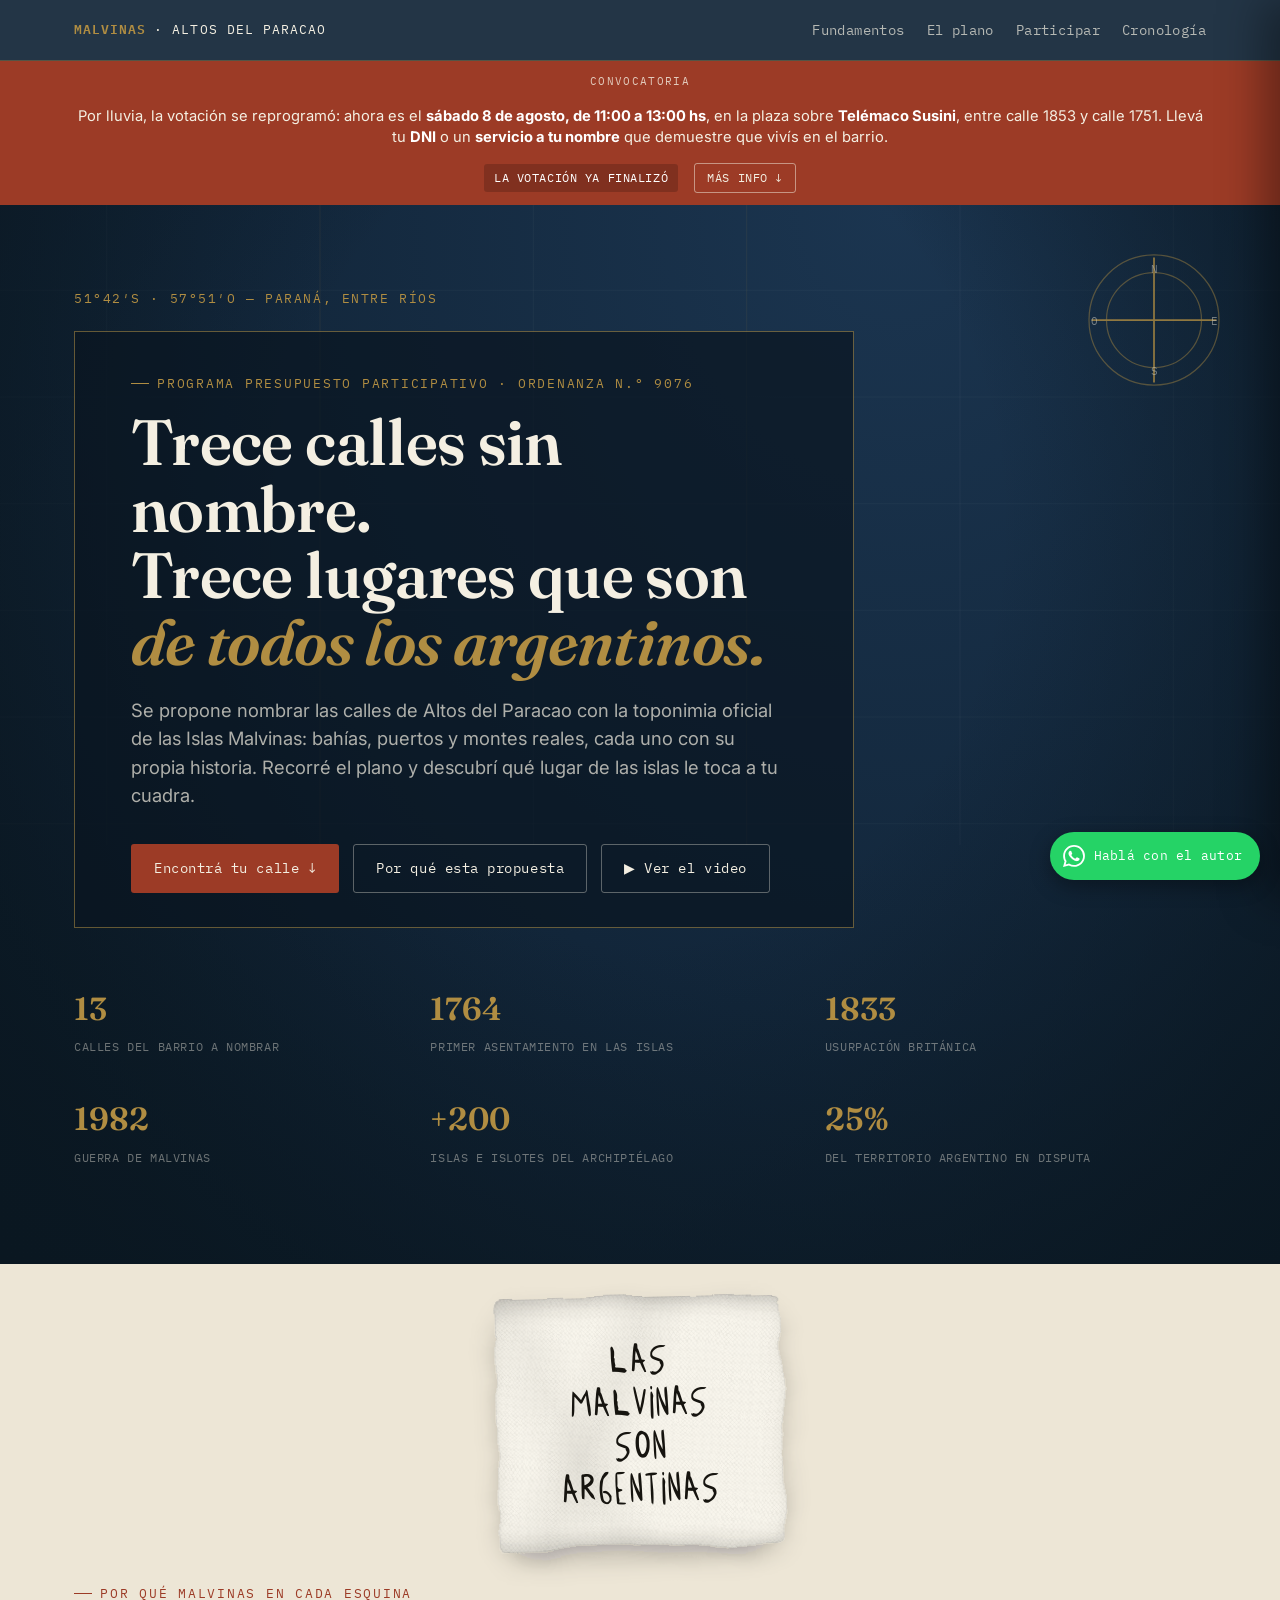
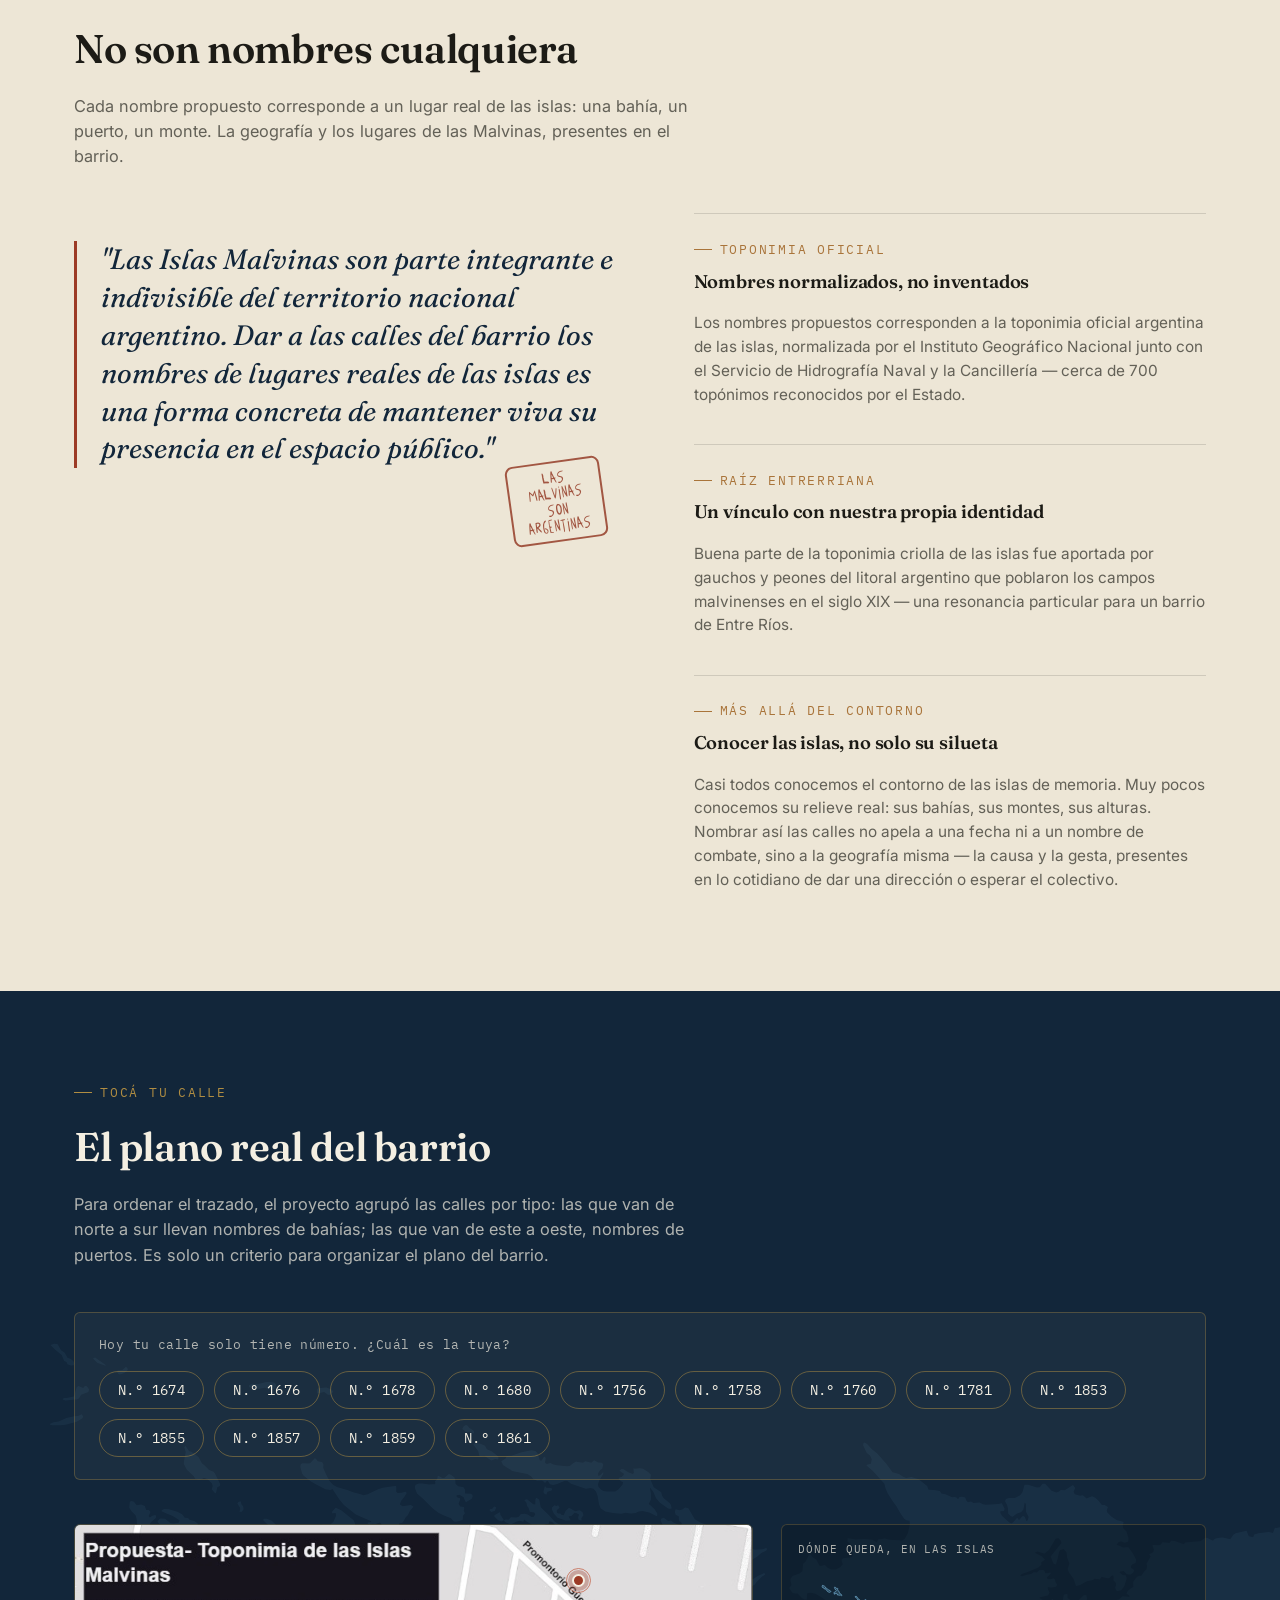
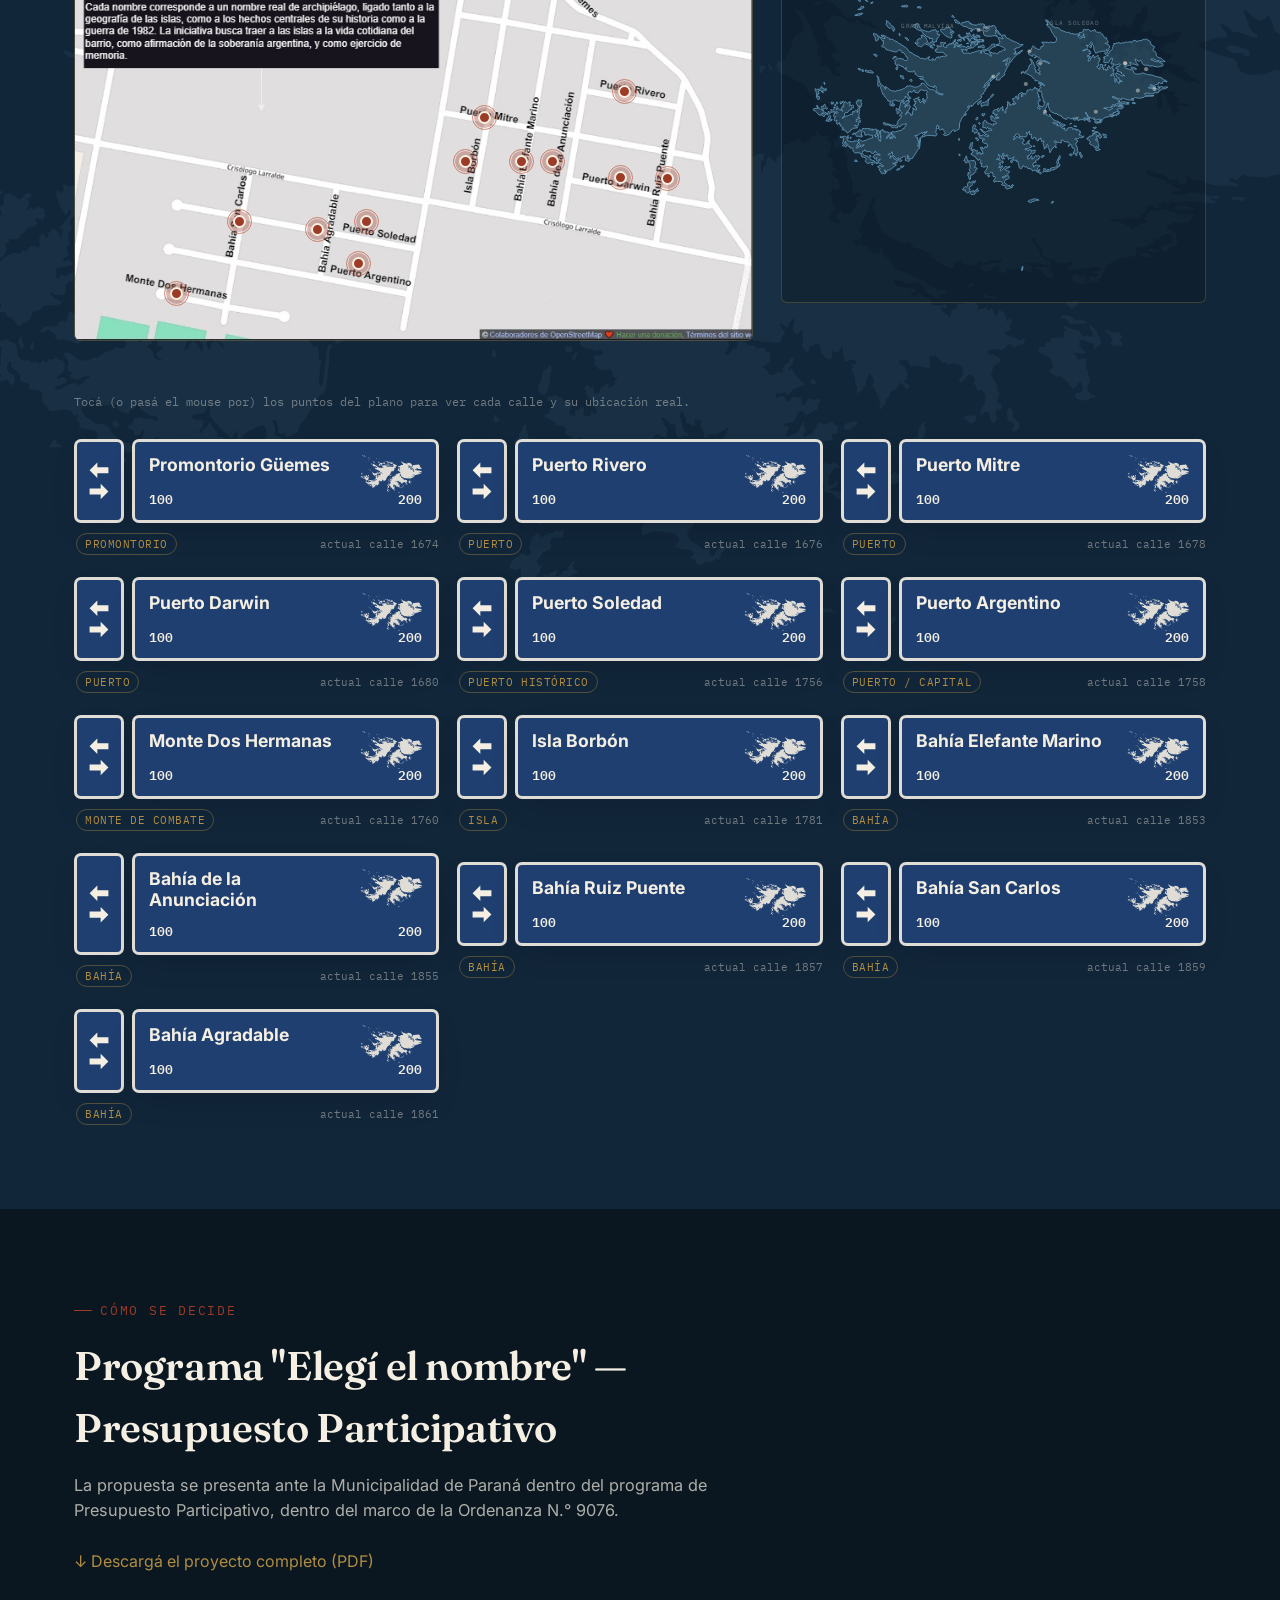
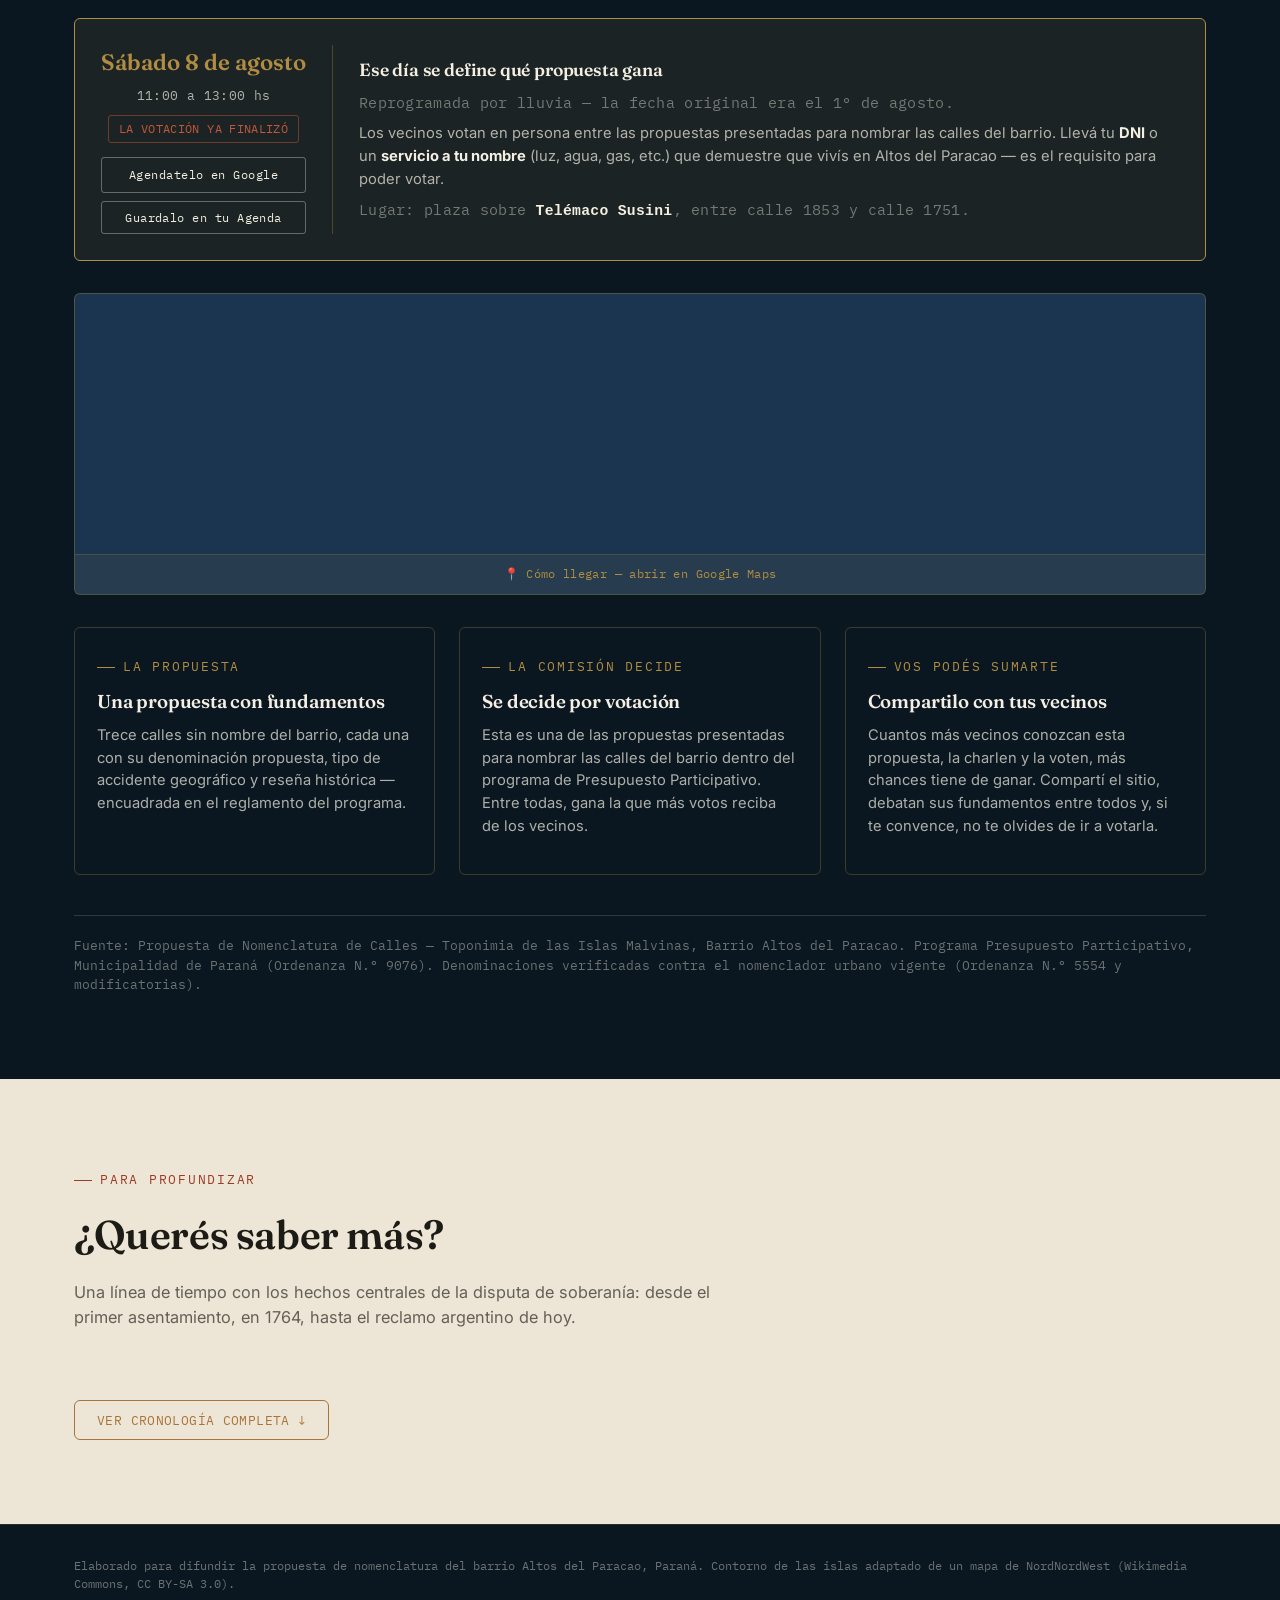
==== commit 1539adb6: "Suma botón flotante de WhatsApp para contactar al autor de la propuesta Botón fijo en la esquina inf" ====
--- a/index.html
+++ b/index.html
@@ -94,7 +94,7 @@
         <div class="hero__ctas">
           <a href="#calles" class="btn btn--primary">Encontrá tu calle ↓</a>
           <a href="#fundamentacion" class="btn btn--ghost">Por qué esta propuesta</a>
-          <button type="button" class="btn btn--ghost" id="btnVerVideo">▶ Ver el video</button>
+          <button type="button" class="btn btn--ghost" id="btnVerVideo" data-goatcounter-click="ver-video" data-goatcounter-title="Ver el video">▶ Ver el video</button>
         </div>
       </div>
     </div>
@@ -192,7 +192,7 @@
       <div class="eyebrow">Cómo se decide</div>
       <h2>Programa "Elegí el nombre" — Presupuesto Participativo</h2>
       <p>La propuesta se presenta ante la Municipalidad de Paraná dentro del programa de Presupuesto Participativo, dentro del marco de la Ordenanza N.° 9076.</p>
-      <a href="archivos/Propuesta_Malvinas.pdf" target="_blank" rel="noopener" class="ordenanza-box__link">↓ Descargá el proyecto completo (PDF)</a>
+      <a href="archivos/Propuesta_Malvinas.pdf" target="_blank" rel="noopener" class="ordenanza-box__link" data-goatcounter-click="descargar-pdf-propuesta" data-goatcounter-title="Descargar PDF de la propuesta">↓ Descargá el proyecto completo (PDF)</a>
     </div>
     <div class="vote-alert">
       <div class="vote-alert__date">
@@ -200,8 +200,8 @@
         <span class="vote-alert__hour">11:00 a 13:00 hs</span>
         <span class="vote-alert__countdown" data-vote-countdown></span>
         <div class="vote-alert__actions">
-          <a href="#" id="btnAddGCal" target="_blank" rel="noopener" class="btn btn--ghost btn--sm">Agendatelo en Google</a>
-          <button type="button" id="btnDownloadIcs" class="btn btn--ghost btn--sm">Guardalo en tu Agenda</button>
+          <a href="#" id="btnAddGCal" target="_blank" rel="noopener" class="btn btn--ghost btn--sm" data-goatcounter-click="agendar-google-calendar" data-goatcounter-title="Agendar en Google Calendar">Agendatelo en Google</a>
+          <button type="button" id="btnDownloadIcs" class="btn btn--ghost btn--sm" data-goatcounter-click="guardar-ics" data-goatcounter-title="Guardar recordatorio (.ics)">Guardalo en tu Agenda</button>
         </div>
       </div>
       <div class="vote-alert__body">
@@ -213,7 +213,7 @@
     </div>
     <div class="vote-map">
       <iframe class="vote-map__frame" src="https://www.google.com/maps?q=-31.770757,-60.540496&z=17&output=embed" loading="lazy" referrerpolicy="no-referrer-when-downgrade" title="Ubicación de la votación: plaza sobre Telémaco Susini"></iframe>
-      <a class="vote-map__link" href="https://www.google.com/maps/search/?api=1&query=-31.770757,-60.540496" target="_blank" rel="noopener">📍 Cómo llegar — abrir en Google Maps</a>
+      <a class="vote-map__link" href="https://www.google.com/maps/search/?api=1&query=-31.770757,-60.540496" target="_blank" rel="noopener" data-goatcounter-click="como-llegar-mapa" data-goatcounter-title="Cómo llegar (mapa)">📍 Cómo llegar — abrir en Google Maps</a>
     </div>
     <div class="steps">
       <div class="step">
@@ -352,6 +352,14 @@
   </div>
 </footer>
 
+<a href="https://wa.me/5493435210302?text=Hola%20Leonardo%2C%20te%20escribo%20por%20la%20propuesta%20de%20las%20calles%20Malvinas..."
+   target="_blank" rel="noopener" class="whatsapp-fab"
+   aria-label="Hablá con el autor de la propuesta por WhatsApp"
+   data-goatcounter-click="whatsapp-contacto" data-goatcounter-title="Contacto WhatsApp">
+  <svg class="whatsapp-fab__icon" viewBox="0 0 24 24" aria-hidden="true"><path d="M17.472 14.382c-.297-.149-1.758-.868-2.031-.967-.272-.099-.47-.149-.669.15-.198.297-.767.966-.94 1.164-.173.199-.347.223-.644.075-.297-.15-1.255-.463-2.39-1.475-.883-.788-1.48-1.761-1.653-2.059-.173-.297-.018-.458.13-.606.134-.133.298-.347.446-.52.149-.174.198-.298.298-.497.099-.198.05-.371-.025-.52-.075-.149-.669-1.612-.916-2.207-.242-.579-.487-.5-.669-.51-.173-.008-.371-.01-.57-.01-.198 0-.52.074-.792.372-.272.297-1.04 1.016-1.04 2.479 0 1.462 1.065 2.875 1.213 3.074.149.198 2.095 3.2 5.076 4.487.709.306 1.262.489 1.694.626.712.226 1.36.194 1.872.118.571-.085 1.758-.719 2.006-1.413.248-.695.248-1.29.173-1.413-.074-.124-.272-.198-.57-.347M12.05 21.785h-.004a9.87 9.87 0 01-5.031-1.378l-.361-.214-3.741.982.998-3.648-.235-.374a9.86 9.86 0 01-1.51-5.26c.001-5.45 4.436-9.884 9.888-9.884 2.64 0 5.122 1.03 6.988 2.898a9.825 9.825 0 012.893 6.994c-.003 5.45-4.437 9.884-9.885 9.884M12.05.002C5.495.002.166 5.33.163 11.885c0 2.096.547 4.14 1.588 5.945L.057 24l6.305-1.654a11.882 11.882 0 005.68 1.448h.005c6.554 0 11.884-5.328 11.887-11.884a11.82 11.82 0 00-3.48-8.413A11.82 11.82 0 0012.05.002"/></svg>
+  <span class="whatsapp-fab__label">Hablá con el autor</span>
+</a>
+
 <script src="js/islands-map-data.js"></script>
 <script src="js/data.js"></script>
 <script src="js/app.js"></script>
--- a/css/style.css
+++ b/css/style.css
@@ -1167,3 +1167,30 @@
   position: absolute; width: 1px; height: 1px; overflow: hidden;
   clip: rect(0 0 0 0); white-space: nowrap;
 }
+
+/* ---------- Botón flotante de WhatsApp ---------- */
+.whatsapp-fab{
+  position: fixed;
+  right: 20px;
+  bottom: 20px;
+  z-index: 150;
+  display: inline-flex;
+  align-items: center;
+  gap: 9px;
+  background: #25D366;
+  color: #fff;
+  text-decoration: none;
+  border-radius: 999px;
+  padding: 13px 18px 13px 13px;
+  box-shadow: 0 6px 20px rgba(0,0,0,0.35);
+  font-family: var(--font-mono);
+  font-size: 12.5px;
+  letter-spacing: 0.02em;
+  transition: transform 0.15s ease, box-shadow 0.15s ease;
+}
+.whatsapp-fab:hover{ transform: translateY(-2px); box-shadow: 0 10px 26px rgba(0,0,0,0.4); color: #fff; }
+.whatsapp-fab__icon{ width: 22px; height: 22px; fill: #fff; flex-shrink: 0; }
+@media (max-width: 480px){
+  .whatsapp-fab{ padding: 13px; }
+  .whatsapp-fab__label{ display: none; }
+}
